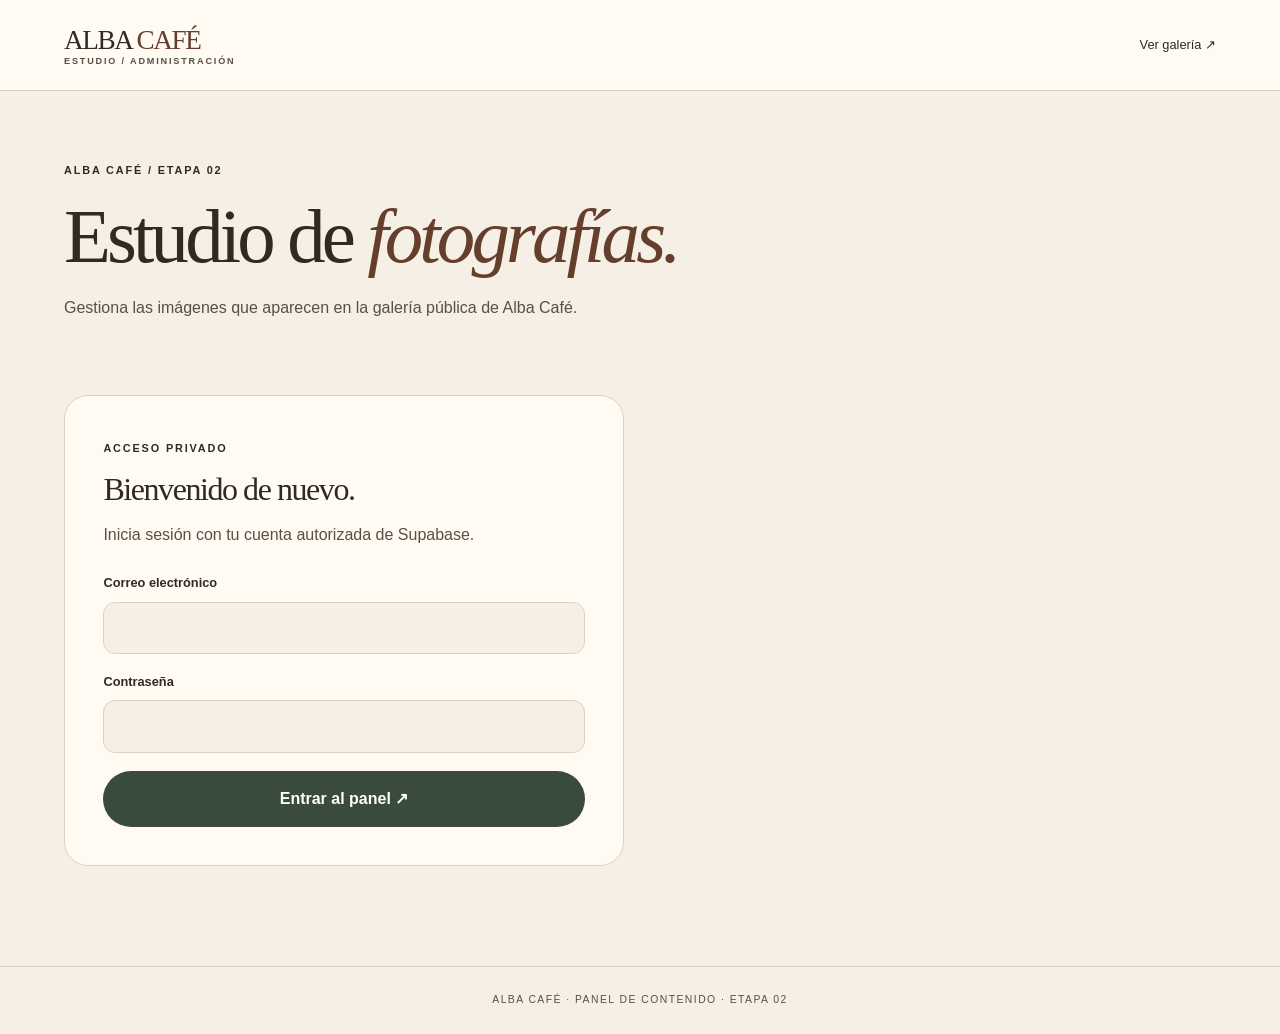
==== admin.html @ 6e066d97 "Add files via upload" ====
<!DOCTYPE html><html lang="es"><head><meta charset="UTF-8"><meta name="viewport" content="width=device-width,initial-scale=1"><meta name="robots" content="noindex,nofollow"><title>Administración | Alba Café</title><link rel="stylesheet" href="styles.css"><style>
body{min-height:100vh}.admin-header{border-bottom:1px solid var(--line);background:var(--cream)}.admin-header-inner{min-height:90px;display:flex;justify-content:space-between;align-items:center;gap:20px}.admin-brand{text-decoration:none;font:1.7rem Georgia,serif;letter-spacing:-.05em}.admin-brand span{color:var(--brown)}.admin-brand small{display:block;font:600 .57rem Arial,sans-serif;letter-spacing:.2em;color:var(--muted)}.admin-header-actions{display:flex;gap:20px;align-items:center;font-size:.8rem}.admin-header-actions a{text-decoration:none}.admin-main{padding-block:65px 100px}.admin-heading{margin-bottom:40px}.admin-heading h1{font:400 clamp(2.7rem,6vw,5rem)/1.08 Georgia,serif;letter-spacing:-.05em;margin:14px 0}.admin-heading em{color:var(--brown)}.admin-heading p,.admin-panel>p{color:var(--muted)}.admin-panel{background:var(--cream);border:1px solid var(--line);border-radius:24px;padding:clamp(24px,3vw,40px)}.admin-panel h2{font-size:2rem;margin:12px 0}.login-panel{max-width:560px}.admin-panel form{display:grid;gap:18px;margin-top:25px}.admin-panel label{display:grid;gap:8px;font-size:.8rem;font-weight:700}.admin-panel input:not([type=file]),.admin-panel textarea,.admin-panel select{width:100%;padding:15px 16px;border:1px solid var(--line);border-radius:12px;background:var(--paper);color:var(--ink);font:inherit}.admin-primary{padding:15px 22px;background:var(--button-bg);color:var(--button-text);border:0;border-radius:100px;font-weight:700}.admin-primary:disabled{opacity:.5;cursor:wait}.admin-ghost{background:transparent;color:var(--ink);border:1px solid var(--line);padding:10px 15px;border-radius:100px}.admin-notice{min-height:1.5em;color:var(--brown);font-size:.87rem}.admin-columns{display:grid;grid-template-columns:minmax(0,1fr) minmax(0,1.2fr);gap:22px}.admin-stats{display:grid;grid-template-columns:repeat(2,1fr);gap:15px;margin-bottom:24px}.admin-stats>div{padding:23px;border:1px solid var(--line);border-radius:18px}.admin-stats span{display:block;color:var(--muted);font-size:.75rem}.admin-stats strong{display:block;margin-top:8px;font-size:1.35rem}.admin-drop{position:relative;padding:36px 20px;text-align:center;border:1px dashed var(--border-hover);border-radius:15px;background:var(--paper);cursor:pointer}.admin-drop span{font-size:1rem}.admin-drop small{font-weight:400;color:var(--muted)}.admin-drop input{position:absolute;inset:0;opacity:0;cursor:pointer;width:100%}.admin-preview{width:100%;max-height:240px;object-fit:cover;border-radius:14px}.admin-list-heading{display:flex;align-items:center;justify-content:space-between;gap:12px}.admin-photo-list{display:grid;gap:14px;margin-top:20px}.admin-photo{display:flex;align-items:center;gap:15px;padding:12px;border:1px solid var(--line);border-radius:15px}.admin-photo img{width:88px;height:78px;object-fit:cover;border-radius:9px}.admin-photo-text{flex:1;min-width:0}.admin-photo-text strong{display:block;overflow-wrap:anywhere}.admin-photo-text small{color:var(--muted)}.admin-delete{border:1px solid #a54e44;color:#a54e44;background:transparent;padding:9px 12px;border-radius:10px}.admin-footer{padding:25px;text-align:center;border-top:1px solid var(--line);font-size:.65rem;letter-spacing:.14em;color:var(--muted)}@media(max-width:800px){.admin-columns{grid-template-columns:1fr}}@media(max-width:500px){.admin-stats{grid-template-columns:1fr}.admin-photo{flex-wrap:wrap}.admin-header-actions{gap:8px}.admin-main{padding-block:35px 60px}}

</style></head><body><header class="admin-header"><div class="wrap admin-header-inner"><a href="index.html#inicio" class="admin-brand">ALBA <span>CAFÉ</span><small>ESTUDIO / ADMINISTRACIÓN</small></a><div class="admin-header-actions"><a href="index.html#galeria" target="_blank" rel="noopener">Ver galería ↗</a><button id="logout" class="admin-ghost" hidden>Cerrar sesión</button></div></div></header><main class="wrap admin-main"><div class="admin-heading"><span class="eyebrow">Alba Café / Etapa 02</span><h1>Estudio de <em>fotografías.</em></h1><p>Gestiona las imágenes que aparecen en la galería pública de Alba Café.</p></div><p id="notice" class="admin-notice" role="status" aria-live="polite"></p><section id="login-section" class="admin-panel login-panel"><span class="eyebrow">Acceso privado</span><h2>Bienvenido de nuevo.</h2><p>Inicia sesión con tu cuenta autorizada de Supabase.</p><form id="login-form"><label>Correo electrónico<input id="email" type="email" autocomplete="username" required></label><label>Contraseña<input id="password" type="password" autocomplete="current-password" required></label><button class="admin-primary" type="submit">Entrar al panel ↗</button></form></section><div id="dashboard" hidden><div class="admin-stats"><div><span>Fotografías publicadas</span><strong id="photo-count">0</strong></div><div><span>Estado del sistema</span><strong>Conectado a Supabase</strong></div></div><div class="admin-columns"><section class="admin-panel"><span class="eyebrow">01 / Publicación</span><h2>Nueva fotografía</h2><p>Formatos JPG, PNG o WebP. Máximo 5 MB por imagen.</p><form id="upload-form"><label class="admin-drop" for="file"><span id="file-label">Seleccionar una fotografía</span><small>Desde tu teléfono o computadora</small><input id="file" type="file" accept="image/jpeg,image/png,image/webp" required></label><img id="preview" class="admin-preview" alt="Vista previa" hidden><label>Título<input id="title" maxlength="100" placeholder="Ej. Latte de la mañana" required></label><label>Descripción (opcional)<textarea id="description" maxlength="400" rows="3" placeholder="Un momento para disfrutar…"></textarea></label><label>Categoría<select id="category"><option value="bebidas">Bebidas</option><option value="espacio">Nuestro espacio</option><option value="momentos">Momentos</option><option value="general">General</option></select></label><button id="upload-button" class="admin-primary" type="submit">Publicar fotografía ↗</button></form></section><section class="admin-panel"><div class="admin-list-heading"><div><span class="eyebrow">02 / Colección</span><h2>Fotografías publicadas</h2></div><button id="refresh" class="admin-ghost">Actualizar ↻</button></div><div id="photo-list" class="admin-photo-list"></div></section></div></div></main><footer class="admin-footer">ALBA CAFÉ · PANEL DE CONTENIDO · ETAPA 02</footer><script type="module">
import { createClient } from 'https://esm.sh/@supabase/supabase-js@2.49.4';
const supabase = createClient(
  'https://pkiyretkafiqveocgsdq.supabase.co',
  'sb_publishable_Rr9jMLMF2xbBb6j4pnye_w_Png2KjgU'
);
const BUCKET = 'alba-gallery';
function photoUrl(path){ return supabase.storage.from(BUCKET).getPublicUrl(path).data.publicUrl; }


const $=id=>document.getElementById(id);
const notice=$('notice'),login=$('login-section'),dashboard=$('dashboard'),logout=$('logout');
let currentUser=null;
function report(text){notice.textContent=text;}
async function refreshAuth(){const {data:{user},error}=await supabase.auth.getUser();if(error&&error.name!=='AuthSessionMissingError'){report('No se pudo verificar la sesión.');}if(!user){currentUser=null;login.hidden=false;dashboard.hidden=true;logout.hidden=true;return;}const {data:membership,error:membershipError}=await supabase.from('alba_admins').select('user_id').eq('user_id',user.id).maybeSingle();if(membershipError||!membership){await supabase.auth.signOut();currentUser=null;login.hidden=false;dashboard.hidden=true;logout.hidden=true;report('Esta cuenta no tiene permiso para administrar Alba Café.');return;}currentUser=user;login.hidden=true;dashboard.hidden=false;logout.hidden=false;await loadPhotos();}
$('login-form').addEventListener('submit',async e=>{e.preventDefault();const button=e.target.querySelector('button');button.disabled=true;report('Iniciando sesión…');const {error}=await supabase.auth.signInWithPassword({email:$('email').value.trim(),password:$('password').value});$('password').value='';button.disabled=false;if(error){report('No se pudo iniciar sesión. Verifica el correo y la contraseña.');return;}report('Sesión iniciada.');await refreshAuth();});
logout.addEventListener('click',async()=>{await supabase.auth.signOut();report('Sesión cerrada.');await refreshAuth();});
$('file').addEventListener('change',()=>{const file=$('file').files[0];$('file-label').textContent=file?file.name:'Seleccionar una fotografía';const preview=$('preview');if(preview.dataset.url)URL.revokeObjectURL(preview.dataset.url);if(file){preview.dataset.url=URL.createObjectURL(file);preview.src=preview.dataset.url;preview.hidden=false;}else{preview.hidden=true;preview.removeAttribute('src');}});
async function loadPhotos(){const list=$('photo-list');list.textContent='Cargando…';const {data,error}=await supabase.from('alba_gallery').select('id,title,description,category,image_path,created_at').order('created_at',{ascending:false});if(error){list.textContent='No se pudo consultar la galería.';report(error.message);return;}$('photo-count').textContent=data.length;list.replaceChildren();if(!data.length){list.textContent='Aún no hay fotografías publicadas.';return;}for(const item of data){const row=document.createElement('div');row.className='admin-photo';const img=document.createElement('img');img.src=photoUrl(item.image_path);img.alt='';img.loading='lazy';const info=document.createElement('div');info.className='admin-photo-text';const title=document.createElement('strong');title.textContent=item.title;const subtitle=document.createElement('small');subtitle.textContent=item.category;info.append(title,subtitle);const del=document.createElement('button');del.type='button';del.className='admin-delete';del.textContent='Eliminar';del.addEventListener('click',()=>removePhoto(item,del));row.append(img,info,del);list.append(row);}}
async function removePhoto(item,button){if(!confirm(`¿Eliminar definitivamente «${item.title}»?`))return;button.disabled=true;report('Eliminando fotografía…');const {error:storageError}=await supabase.storage.from(BUCKET).remove([item.image_path]);if(storageError){report('No se pudo eliminar el archivo: '+storageError.message);button.disabled=false;return;}const {error}=await supabase.from('alba_gallery').delete().eq('id',item.id);if(error){report('Se eliminó el archivo, pero falta eliminar el registro: '+error.message);button.disabled=false;return;}report('Fotografía eliminada.');await loadPhotos();}
$('upload-form').addEventListener('submit',async e=>{e.preventDefault();if(!currentUser)return;const file=$('file').files[0];if(!file){report('Selecciona una fotografía.');return;}const allowed=['image/jpeg','image/png','image/webp'];if(!allowed.includes(file.type)){report('Solo se permiten JPG, PNG o WebP.');return;}if(file.size>5*1024*1024){report('La fotografía supera el límite de 5 MB.');return;}const title=$('title').value.trim();if(!title){report('Escribe un título.');return;}const ext={'image/jpeg':'jpg','image/png':'png','image/webp':'webp'}[file.type];const path=`${currentUser.id}/${crypto.randomUUID()}.${ext}`;const button=$('upload-button');button.disabled=true;report('Subiendo fotografía…');try{const {error:uploadError}=await supabase.storage.from(BUCKET).upload(path,file,{contentType:file.type,upsert:false});if(uploadError)throw uploadError;const {error:dbError}=await supabase.from('alba_gallery').insert({title,description:$('description').value.trim(),category:$('category').value,image_path:path});if(dbError){await supabase.storage.from(BUCKET).remove([path]);throw dbError;}e.target.reset();$('file-label').textContent='Seleccionar una fotografía';const preview=$('preview');if(preview.dataset.url)URL.revokeObjectURL(preview.dataset.url);preview.hidden=true;report('Fotografía publicada correctamente.');await loadPhotos();}catch(error){report('No se pudo publicar: '+error.message);}finally{button.disabled=false;}});
$('refresh').addEventListener('click',loadPhotos);
refreshAuth();

</script></body></html>
---- styles.css ----
/* MODO CLARO */

/* COLORES: MODO CLARO */

:root {
  color-scheme: light;
  --paper: #f5efe5;
  --cream: #fffaf2;
  --ink: #302a23;
  --muted: #595045;
  --brown: #653e2c;
  --green: #384b3d;
  --line: #dcd2c3;
  --orange: #b9613d;
  --header-bg: rgba(245, 239, 229, .97);
  --section-bg: #eae1d4;
  --surface-hover: #fffcf7;
  --hover-bg: #eae1d3;
  --border-hover: #b3a18b;
  --button-bg: #384b3d;
  --button-hover: #28392d;
  --button-text: #fff;
  --brand-bg: #653e2c;
  --brand-border: #e0d1bd;
  --brand-outline: #cdbca6;
  --location-bg: #384b3d;
  --inverse-text: #fffaf2;
  --inverse-muted: #e4ddcf;
  --closed-bg: #e9dfd1;
  --art-light: #eed9ae;
  --art-start: #c2a479;
  --art-end: #87694c;
  --footer-bg: #28372d;
  --footer-text: #fff6e9;
  --footer-muted: #c8cdbf;
  --footer-line: #ffffff26;
  --radius: 24px;
}

/* COLORES: MODO OSCURO */

:root[data-theme="dark"] {
  color-scheme: dark;
  --paper: #191b18;
  --cream: #222620;
  --ink: #f2eadf;
  --muted: #bcb7ab;
  --brown: #deb18c;
  --green: #b0c7aa;
  --line: #3b4036;
  --orange: #e3a679;
  --header-bg: rgba(25, 27, 24, .97);
  --section-bg: #20241f;
  --surface-hover: #2b3028;
  --hover-bg: #30372c;
  --border-hover: #75836c;
  --button-bg: #b0c7aa;
  --button-hover: #c5d8bf;
  --button-text: #182116;
  --brand-bg: #422e24;
  --brand-border: #37352b;
  --brand-outline: #4e4b3e;
  --location-bg: #293b2c;
  --inverse-text: #fffaf2;
  --inverse-muted: #d5ddcf;
  --closed-bg: #37342a;
  --art-light: #977b54;
  --art-start: #65523c;
  --art-end: #342c24;
  --footer-bg: #111a14;
  --footer-text: #f4edde;
  --footer-muted: #b6c0b0;
  --footer-line: #ffffff20;
}

/* BASE */

* { box-sizing: border-box; }

html {
  scroll-behavior: smooth;
  scroll-padding-top: 110px;
}

body {
  margin: 0;
  background: var(--paper);
  color: var(--ink);
  font-family: Arial, Helvetica, sans-serif;
  line-height: 1.6;
  transition: background-color .25s, color .25s;
}

a { color: inherit; }
button, input { font: inherit; }
button, a, summary { -webkit-tap-highlight-color: transparent; }
button { cursor: pointer; }
[hidden] { display: none !important; }

:focus-visible {
  outline: 3px solid var(--orange);
  outline-offset: 5px;
}

.view:focus, main:focus { outline: none; }
.wrap { width: min(1160px, 90%); margin-inline: auto; }
.view { min-height: 65vh; }
.section { padding-block: 90px; }

h1, h2, h3 {
  font-family: Georgia, "Times New Roman", serif;
  font-weight: 400;
}

h2 {
  margin: 14px 0 0;
  font-size: clamp(2.4rem, 4.5vw, 3.65rem);
  line-height: 1.08;
  letter-spacing: -.045em;
}

.eyebrow {
  display: inline-flex;
  align-items: center;
  gap: 9px;
  font-size: .68rem;
  letter-spacing: .17em;
  text-transform: uppercase;
  font-weight: 700;
}

.small-dot {
  width: 6px;
  height: 6px;
  border-radius: 50%;
  background: var(--green);
}

.demo-note {
  padding: 7px 18px;
  background: var(--location-bg);
  color: var(--inverse-text);
  text-align: center;
  font-size: .7rem;
  letter-spacing: .025em;
}

.skip {
  position: absolute;
  left: 12px;
  top: -100px;
  padding: 12px;
  background: var(--cream);
  color: var(--ink);
  z-index: 50;
}

.skip:focus { top: 12px; }

.sr-only {
  position: absolute;
  width: 1px;
  height: 1px;
  padding: 0;
  margin: -1px;
  overflow: hidden;
  clip-path: inset(50%);
  white-space: nowrap;
  border: 0;
}

/* LOGOS */

.logo {
  display: inline-flex;
  align-items: center;
  flex-shrink: 0;
  width: 112px;
  text-decoration: none;
}

.logo-frame {
  position: relative;
  display: block;
  width: 100%;
  aspect-ratio: 2.2;
  overflow: hidden;
  mix-blend-mode: multiply;
}

.logo-frame img {
  position: absolute;
  display: block;
  width: 163%;
  max-width: none;
  height: auto;
  left: -31.5%;
  top: -53%;
}

:root[data-theme="dark"] .logo-frame {
  filter: invert(1);
  mix-blend-mode: screen;
}

.brand-logo {
  width: min(310px, 100%);
  margin-block: 15px;
  filter: invert(1);
  mix-blend-mode: screen;
}

.location-logo {
  width: 112px;
  filter: invert(1);
  mix-blend-mode: screen;
}

/* ENCABEZADO */

.site-header {
  position: sticky;
  top: 0;
  z-index: 30;
  background: var(--header-bg);
  border-bottom: 1px solid var(--line);
  transition: background-color .25s, border-color .25s;
}

.header-inner {
  display: flex;
  align-items: center;
  justify-content: space-between;
  gap: 25px;
  min-height: 96px;
}

.desktop-nav {
  display: flex;
  align-items: center;
  gap: 32px;
}

.desktop-nav a {
  position: relative;
  padding: 15px 0;
  font-size: .86rem;
  text-decoration: none;
}

.desktop-nav a::after {
  content: "";
  position: absolute;
  bottom: 8px;
  left: 0;
  width: 100%;
  height: 1px;
  background: var(--brown);
  transform: scaleX(0);
  transform-origin: left;
  transition: transform .2s;
}

.desktop-nav a:hover::after,
.desktop-nav a[aria-current="page"]::after {
  transform: scaleX(1);
}

.desktop-nav a[aria-current="page"] { color: var(--brown); }

.header-actions {
  display: flex;
  align-items: center;
  gap: 20px;
}

.header-link {
  font-size: .72rem;
  text-decoration: none;
}

.icon-button {
  display: grid;
  place-items: center;
  width: 44px;
  height: 44px;
  padding: 0;
  flex-shrink: 0;
  border: 1px solid var(--line);
  border-radius: 50%;
  background: var(--cream);
  color: var(--ink);
  transition: background-color .2s, border-color .2s;
}

.icon-button:hover {
  background: var(--hover-bg);
  border-color: var(--border-hover);
}

.theme-toggle svg { width: 20px; height: 20px; }
.sun-icon { display: none; }
:root[data-theme="dark"] .moon-icon { display: none; }
:root[data-theme="dark"] .sun-icon { display: block; }

/* MENÚ HAMBURGUESA */

.hamburger {
  display: none;
  position: relative;
}

.hamburger span {
  position: absolute;
  left: 12px;
  width: 18px;
  height: 1.5px;
  border-radius: 3px;
  background: currentColor;
  transition: transform .25s, opacity .2s, top .25s;
}

.hamburger span:nth-child(1) { top: 14px; }
.hamburger span:nth-child(2) { top: 20px; }
.hamburger span:nth-child(3) { top: 26px; }

.hamburger[aria-expanded="true"] span:nth-child(1) {
  top: 20px;
  transform: rotate(45deg);
}

.hamburger[aria-expanded="true"] span:nth-child(2) { opacity: 0; }

.hamburger[aria-expanded="true"] span:nth-child(3) {
  top: 20px;
  transform: rotate(-45deg);
}

.mobile-menu { display: none; }
.nav-overlay { display: none; }

/* BOTONES */

.button {
  display: inline-flex;
  justify-content: center;
  align-items: center;
  gap: 18px;
  min-height: 50px;
  padding: 13px 24px;
  border: 1px solid var(--button-bg);
  border-radius: 100px;
  background: var(--button-bg);
  color: var(--button-text);
  text-decoration: none;
  text-align: center;
  font-size: .85rem;
  transition: background-color .2s, transform .2s;
}

.button:hover {
  background: var(--button-hover);
  transform: translateY(-2px);
}

.button.secondary {
  background: transparent;
  color: var(--ink);
  border-color: var(--line);
}

.button.secondary:hover { background: var(--hover-bg); }

.button.light {
  color: #28392d;
  background: #fffaf2;
  border-color: #fffaf2;
}

.button.light:hover { background: #e9dfcf; }

.actions {
  display: flex;
  align-items: center;
  flex-wrap: wrap;
  gap: 14px;
}

.text-link { font-size: .85rem; text-underline-offset: 6px; }

/* PORTADA */

.hero {
  display: grid;
  grid-template-columns: minmax(0, 1.05fr) minmax(0, 1fr);
  align-items: center;
  gap: 65px;
  padding-block: 70px 64px;
}

.hero h1 {
  margin: 26px 0;
  font-size: clamp(3.3rem, 6.5vw, 5.8rem);
  line-height: 1.02;
  letter-spacing: -.065em;
}

.hero h1 em, .page-title em {
  color: var(--brown);
  font-weight: 400;
}

.hero-description {
  max-width: 350px;
  margin: 0 0 30px;
  color: var(--muted);
  font-size: .97rem;
}

.hero-benefits {
  display: flex;
  flex-wrap: wrap;
  gap: 8px 16px;
  padding: 0;
  margin: 23px 0 0;
  list-style: none;
  color: var(--muted);
  font-size: .72rem;
}

.hero-benefits li {
  display: inline-flex;
  align-items: center;
  gap: 7px;
}

.hero-benefits li::before {
  content: "";
  width: 4px;
  height: 4px;
  border-radius: 50%;
  background: var(--brown);
}

.hero-detail {
  display: flex;
  align-items: center;
  gap: 12px;
  margin-top: 25px;
  color: var(--muted);
  font-size: .73rem;
}

.detail-line { width: 32px; height: 1px; background: var(--brown); }
.hero-visual { min-width: 0; }

.visual-caption {
  display: flex;
  justify-content: space-between;
  gap: 15px;
  padding-top: 15px;
  color: var(--muted);
  font-size: .63rem;
}

.visual-caption span:first-child { letter-spacing: .16em; }

/* CAFÉ ILUSTRADO */

.coffee-art {
  position: relative;
  display: grid;
  place-items: center;
  min-height: 480px;
  overflow: hidden;
  border-radius: 190px 190px 24px 24px;
  background:
    radial-gradient(ellipse at 25% 15%, var(--art-light), transparent 55%),
    linear-gradient(140deg, var(--art-start), var(--art-end));
}

.art-orbit {
  position: absolute;
  width: 370px;
  height: 370px;
  border: 1px solid #ffffff40;
  border-radius: 50%;
}

.saucer {
  width: 275px;
  height: 275px;
  display: grid;
  place-items: center;
  border-radius: 50%;
  background: linear-gradient(135deg, #faf4e8, #cdbfa8);
  box-shadow: 25px 35px 35px #32241445, inset 0 0 0 20px #e6dccb;
  transform: rotate(-20deg);
}

.cup {
  position: relative;
  width: 188px;
  height: 188px;
  border: 12px solid #f9f3e8;
  border-radius: 50%;
  background:
    radial-gradient(ellipse at 50% 54%, #edcd94 0 12%, transparent 13%),
    repeating-radial-gradient(
      ellipse at 50% 42%, #f6ddb0 0 7px, #bb7438 8px 15px
    );
  box-shadow: 6px 12px 20px #46301e55;
}

.cup::after {
  content: "";
  position: absolute;
  width: 7px;
  height: 92px;
  top: 38px;
  left: 78px;
  background: #f6ddb0;
  transform: rotate(9deg);
  border-radius: 100%;
}

.art-stamp, .art-label {
  position: absolute;
  left: 50%;
  width: calc(100% - 70px);
  transform: translateX(-50%);
  text-align: center;
  z-index: 1;
}

.art-stamp {
  top: 34px;
  color: #fff7e7;
  font: italic clamp(1.1rem, 3vw, 1.5rem) Georgia, serif;
  line-height: 1.3;
}

.art-label {
  bottom: 28px;
  color: white;
  font-size: .66rem;
  letter-spacing: .13em;
  text-transform: uppercase;
}

.ribbon {
  display: flex;
  justify-content: center;
  align-items: center;
  gap: 34px;
  padding: 21px;
  background: var(--location-bg);
  color: var(--inverse-text);
  font-size: .68rem;
  letter-spacing: .15em;
  text-transform: uppercase;
}

.ribbon [aria-hidden] { color: #c6b89d; font-size: 1rem; }

/* SECCIONES Y TARJETAS */

.section-top {
  display: flex;
  justify-content: space-between;
  align-items: end;
  gap: 40px;
  margin-bottom: 38px;
}

.section-top > p {
  max-width: 305px;
  margin: 0;
  color: var(--muted);
  font-size: .92rem;
}

.page-title {
  margin: 14px 0 0;
  font-size: clamp(2.8rem, 5.5vw, 4.6rem);
  line-height: 1.08;
  letter-spacing: -.055em;
}

.discovery-grid {
  display: grid;
  grid-template-columns: repeat(3, minmax(0, 1fr));
  gap: 20px;
}

.discovery-card {
  padding: 26px;
  border: 1px solid var(--line);
  border-radius: var(--radius);
  background: var(--cream);
  text-decoration: none;
  transition: transform .25s, border-color .25s, background-color .25s;
}

.discovery-card:hover {
  transform: translateY(-5px);
  border-color: var(--border-hover);
}

.card-top {
  display: flex;
  justify-content: space-between;
  align-items: center;
  gap: 10px;
}

.round-arrow {
  display: grid;
  place-items: center;
  width: 32px;
  height: 32px;
  border: 1px solid var(--line);
  border-radius: 50%;
  transition: background-color .2s, color .2s;
}

.discovery-card:hover .round-arrow {
  background: var(--button-bg);
  color: var(--button-text);
}

.discovery-card h3 {
  margin: 14px 0;
  font-size: 1.65rem;
  line-height: 1.15;
  letter-spacing: -.035em;
}

.discovery-card p { margin: 0; font-size: .84rem; color: var(--muted); }

.category-art {
  position: relative;
  height: 160px;
  display: grid;
  place-items: center;
  margin-top: 16px;
}

/* ILUSTRACIONES PEQUEÑAS */

.little-cup {
  position: absolute;
  top: 53px;
  width: 77px;
  height: 64px;
  border-radius: 5px 5px 29px 29px;
  background: #d9c5a9;
  box-shadow: inset -13px 0 #c6ad8c;
}

.little-cup::before {
  content: "";
  position: absolute;
  top: 10px;
  right: -21px;
  width: 24px;
  height: 29px;
  border: 6px solid #c6ad8c;
  border-left: 0;
  border-radius: 0 16px 16px 0;
}

.little-cup::after {
  content: "";
  position: absolute;
  top: -5px;
  left: 0;
  width: 77px;
  height: 13px;
  border: 4px solid #e5d5be;
  border-radius: 50%;
  background: #69422d;
}

.little-saucer {
  position: absolute;
  top: 116px;
  width: 110px;
  height: 11px;
  border-radius: 50%;
  background: #d0bda1;
}

.steam {
  position: absolute;
  top: 20px;
  width: 12px;
  height: 24px;
  border-left: 2px solid #b9a88e;
  border-radius: 50%;
}

.steam-one { margin-left: -18px; }
.steam-two { margin-left: 15px; top: 15px; }

.cold-glass {
  position: absolute;
  top: 40px;
  width: 70px;
  height: 92px;
  border: 4px solid #decbb5;
  border-radius: 5px 5px 17px 17px;
  background:
    radial-gradient(circle at 30% 20%, #e6d5bf 0 8px, transparent 9px),
    radial-gradient(circle at 70% 40%, #e6d5bf 0 7px, transparent 8px),
    linear-gradient(#b98c67, #91613f);
  transform: rotate(7deg);
}

.cold-straw {
  position: absolute;
  top: 12px;
  width: 6px;
  height: 85px;
  margin-left: 28px;
  background: var(--green);
  transform: rotate(15deg);
}

.coffee-bag {
  width: 80px;
  height: 112px;
  display: grid;
  place-items: center;
  border-radius: 5px 5px 9px 9px;
  background: #b2946d;
  border-top: 9px solid #8c714f;
  box-shadow: inset -10px 0 #a58760;
  transform: rotate(-7deg);
}

.bag-label {
  display: grid;
  place-items: center;
  width: 58px;
  padding: 12px 4px;
  background: #f5efe5;
}

.bag-label .logo-frame,
:root[data-theme="dark"] .bag-label .logo-frame {
  width: 50px;
  filter: none;
  mix-blend-mode: multiply;
}

/* PRESENTACIÓN */

.about { background: var(--section-bg); }

.about-grid {
  display: grid;
  grid-template-columns: minmax(0, 1fr) minmax(0, 1fr);
  gap: 75px;
  align-items: center;
}

.brand-card {
  min-height: 370px;
  padding: 30px;
  display: flex;
  flex-direction: column;
  justify-content: center;
  align-items: center;
  border: 12px solid var(--brand-border);
  outline: 1px solid var(--brand-outline);
  border-radius: var(--radius);
  background: var(--brand-bg);
  color: var(--inverse-text);
  isolation: isolate;
}

.brand-overline, .brand-bottom {
  font-size: .62rem;
  letter-spacing: .12em;
  text-align: center;
}

.brand-overline { margin-bottom: 15px; }
.brand-bottom { margin-top: 20px; opacity: .8; }
.about-copy p { max-width: 420px; color: var(--muted); }
.about-copy .actions { margin-top: 28px; }

.visit-invite {
  display: flex;
  align-items: center;
  justify-content: space-between;
  gap: 35px;
  padding-block: 65px;
}

.visit-invite h2 { font-size: clamp(2rem, 3.5vw, 3rem); }
.visit-invite p { color: var(--muted); font-size: .9rem; }
.visit-invite > .button { flex-shrink: 0; }

/* MENÚ DE PRODUCTOS */

.menu-tools { margin-top: 35px; }

.search-label {
  display: block;
  margin-bottom: 8px;
  font-size: .77rem;
  font-weight: 700;
}

.search-box { position: relative; }

.search-box svg {
  position: absolute;
  top: 50%;
  left: 19px;
  width: 20px;
  height: 20px;
  transform: translateY(-50%);
  color: var(--muted);
  pointer-events: none;
}

.search-input {
  width: 100%;
  min-height: 55px;
  padding: 14px 18px 14px 52px;
  border: 1px solid var(--line);
  border-radius: 15px;
  background: var(--cream);
  color: var(--ink);
  font-size: .9rem;
}

.search-input::placeholder { color: var(--muted); }

.filters {
  display: flex;
  flex-wrap: wrap;
  gap: 10px;
  margin: 24px 0;
}

.filter {
  min-height: 44px;
  padding: 10px 22px;
  border: 1px solid var(--line);
  border-radius: 50px;
  background: transparent;
  color: var(--ink);
  font-size: .84rem;
  transition: background-color .2s, color .2s;
}

.filter:hover { background: var(--hover-bg); }

.filter[aria-pressed="true"] {
  border-color: var(--button-bg);
  background: var(--button-bg);
  color: var(--button-text);
}

.menu-meta {
  display: flex;
  align-items: center;
  justify-content: space-between;
  gap: 16px;
  margin-bottom: 16px;
  color: var(--muted);
  font-size: .74rem;
}

.menu-status { margin: 0; }
.menu-meta > span { flex-shrink: 0; }

.menu-grid {
  display: grid;
  grid-template-columns: repeat(2, minmax(0, 1fr));
  align-content: start;
  gap: 14px;
}

.menu-grid.is-animating { overflow: hidden; overflow-anchor: none; }

.menu-item {
  display: flex;
  align-items: center;
  justify-content: space-between;
  gap: 20px;
  min-height: 132px;
  padding: 24px 26px;
  border: 1px solid var(--line);
  border-radius: 18px;
  background: var(--cream);
  transition: border-color .2s, background-color .2s;
}

.menu-item:hover {
  border-color: var(--border-hover);
  background: var(--surface-hover);
}

.product-copy { min-width: 0; }

.product-category {
  display: block;
  margin-bottom: 6px;
  font-size: .58rem;
  font-weight: 700;
  letter-spacing: .14em;
  text-transform: uppercase;
  color: var(--brown);
}

.menu-item h3 {
  margin: 0 0 5px;
  font-size: 1.45rem;
  line-height: 1.2;
  letter-spacing: -.025em;
  overflow-wrap: anywhere;
}

.menu-item p { margin: 0; color: var(--muted); font-size: .78rem; }

.price {
  flex-shrink: 0;
  color: var(--brown);
  font-size: 1rem;
  font-weight: 700;
  white-space: nowrap;
}

.menu-more {
  display: flex;
  flex-direction: column;
  align-items: center;
  gap: 12px;
  padding-top: 34px;
  overflow-anchor: none;
}

.more-button {
  display: inline-flex;
  align-items: center;
  justify-content: center;
  gap: 22px;
  min-height: 56px;
  padding: 8px 10px 8px 26px;
  border: 1px solid var(--button-bg);
  border-radius: 100px;
  background: var(--button-bg);
  color: var(--button-text);
  font-size: .87rem;
  box-shadow: 0 6px 18px #00000012;
  transition: transform .2s, background-color .2s;
}

.more-button:hover:not(:disabled) {
  transform: translateY(-2px);
  background: var(--button-hover);
}

.more-button:disabled { cursor: wait; }

.more-icon {
  display: grid;
  place-items: center;
  width: 36px;
  height: 36px;
  flex-shrink: 0;
  border-radius: 50%;
  background: #ffffff26;
  font-size: 1.15rem;
  transition: transform .3s;
}

.more-button[aria-expanded="true"] .more-icon { transform: rotate(180deg); }
.more-caption { text-align: center; color: var(--muted); font-size: .74rem; }

.empty-state {
  padding: 48px 20px;
  border: 1px dashed var(--line);
  border-radius: var(--radius);
  background: var(--cream);
  text-align: center;
}

.empty-state h3 { margin: 15px 0 10px; font-size: 2rem; }
.empty-state p { color: var(--muted); margin-bottom: 24px; }

.menu-extra {
  display: flex;
  align-items: center;
  justify-content: space-between;
  gap: 30px;
  margin-top: 55px;
  padding: 30px;
  border-radius: var(--radius);
  background: var(--section-bg);
}

.menu-extra h3 { margin: 10px 0; font-size: 1.7rem; line-height: 1.2; }
.menu-extra p { max-width: 530px; margin: 0; color: var(--muted); font-size: .86rem; }
.menu-extra .button { flex-shrink: 0; }

.menu-disclaimer {
  max-width: 650px;
  margin: 38px auto 0;
  color: var(--muted);
  font-size: .72rem;
  text-align: center;
}

/* UBICACIÓN */

.location-layout {
  display: grid;
  grid-template-columns: minmax(0, .9fr) minmax(0, 1.1fr);
  gap: 55px;
  margin-top: 45px;
}

.location-brand {
  min-height: 480px;
  display: flex;
  flex-direction: column;
  align-items: center;
  justify-content: center;
  padding: 40px 35px;
  border-radius: 150px 150px 24px 24px;
  background: var(--location-bg);
  color: var(--inverse-text);
  text-align: center;
  isolation: isolate;
}

.pin-icon { width: 64px; height: 80px; margin: 30px 0 15px; color: #d4c2a4; }
.location-brand h2 { font-size: clamp(2.5rem, 4vw, 3.6rem); }

.location-brand p {
  margin: 12px 0 28px;
  color: var(--inverse-muted);
  font-size: .85rem;
}

.location-information { align-self: center; }
.location-block { padding-block: 25px; border-bottom: 1px solid var(--line); }
.location-block:first-child { padding-top: 0; }
.location-block:last-child { border-bottom: 0; }
.location-block h3 { margin: 12px 0; font-size: 1.8rem; line-height: 1.15; }

.location-block address {
  margin: 0;
  color: var(--muted);
  font-size: .9rem;
  font-style: normal;
}

.hours-table {
  width: 100%;
  border-collapse: collapse;
  margin-top: 18px;
  font-size: .88rem;
}

.hours-table th, .hours-table td {
  padding: 13px 0;
  border-bottom: 1px solid var(--line);
}

.hours-table th { text-align: left; font-weight: 400; color: var(--muted); }
.hours-table td { padding-left: 12px; text-align: right; font-weight: 600; }

.hours-table tr:last-child th,
.hours-table tr:last-child td { border-bottom: 0; }

.closed-label {
  display: inline-block;
  padding: 3px 11px;
  border-radius: 20px;
  background: var(--closed-bg);
  color: var(--brown);
  font-size: .76rem;
}

.hours-note { margin: 12px 0 15px; color: var(--muted); font-size: .75rem; }

.visit-highlights {
  display: grid;
  grid-template-columns: repeat(3, minmax(0, 1fr));
  gap: 22px;
  margin-top: 55px;
}

.visit-highlights > div {
  padding: 26px;
  border: 1px solid var(--line);
  border-radius: 20px;
  background: var(--cream);
}

.highlight-number {
  display: block;
  color: var(--brown);
  font-size: .65rem;
  letter-spacing: .15em;
}

.visit-highlights h3 { margin: 14px 0 10px; font-size: 1.5rem; line-height: 1.2; }
.visit-highlights p { margin: 0; color: var(--muted); font-size: .84rem; }

/* SERVICIOS */

.services-layout {
  display: grid;
  grid-template-columns: minmax(0, .8fr) minmax(0, 1.2fr);
  gap: 70px;
  margin-top: 75px;
  padding-top: 60px;
  border-top: 1px solid var(--line);
}

.services-heading p { max-width: 290px; color: var(--muted); font-size: .9rem; }
.services-accordion { min-width: 0; }
.service-detail { border-bottom: 1px solid var(--line); }
.service-detail:first-child { border-top: 1px solid var(--line); }

.service-detail summary {
  display: flex;
  align-items: center;
  justify-content: space-between;
  gap: 20px;
  padding: 23px 0;
  cursor: pointer;
  list-style: none;
  font-size: .94rem;
  font-weight: 600;
}

.service-detail summary::-webkit-details-marker { display: none; }
.service-detail summary::marker { content: ""; }
.service-detail summary:hover { color: var(--brown); }

.detail-toggle {
  position: relative;
  width: 28px;
  height: 28px;
  flex-shrink: 0;
  border: 1px solid var(--line);
  border-radius: 50%;
}

.detail-toggle::before, .detail-toggle::after {
  content: "";
  position: absolute;
  left: 50%;
  top: 50%;
  width: 10px;
  height: 1px;
  background: var(--ink);
  transform: translate(-50%, -50%);
  transition: transform .2s;
}

.detail-toggle::after { transform: translate(-50%, -50%) rotate(90deg); }

.service-detail[open] .detail-toggle::after {
  transform: translate(-50%, -50%) rotate(0deg);
}

.detail-content { padding: 0 0 25px; }
.service-detail[open] .detail-content { animation: detail-appear .25s ease-out; }

.service-list {
  display: grid;
  gap: 10px;
  padding: 0;
  margin: 0;
  list-style: none;
}

.service-list li {
  position: relative;
  padding-left: 18px;
  color: var(--muted);
  font-size: .87rem;
}

.service-list li::before {
  content: "";
  position: absolute;
  left: 1px;
  top: .65em;
  width: 5px;
  height: 5px;
  border-radius: 50%;
  background: var(--green);
}

.detail-note { margin: 18px 0 0; color: var(--muted); font-size: .76rem; }
.detail-subtitle { margin: 20px 0 13px; font-size: 1.15rem; }
.detail-subtitle:first-child { margin-top: 0; }

@keyframes detail-appear {
  from { opacity: 0; transform: translateY(-5px); }
  to { opacity: 1; transform: translateY(0); }
}

/* FOOTER */

.site-footer {
  position: relative;
  overflow: hidden;
  background: var(--footer-bg);
  color: var(--footer-text);
  isolation: isolate;
}

.footer-invitation {
  display: flex;
  align-items: center;
  justify-content: space-between;
  gap: 40px;
  padding-block: 65px 55px;
  border-bottom: 1px solid var(--footer-line);
}

.footer-invitation .eyebrow { color: var(--footer-muted); }

.footer-invitation h2 {
  margin-top: 18px;
  font-size: clamp(2.5rem, 4.5vw, 4.2rem);
  line-height: 1.05;
}

.footer-invitation h2 em {
  color: #d9c4a3;
  font-weight: 400;
}

.footer-cta {
  display: inline-flex;
  align-items: center;
  gap: 30px;
  padding: 10px 10px 10px 25px;
  border: 1px solid #ffffff45;
  border-radius: 100px;
  text-decoration: none;
  font-size: .85rem;
  flex-shrink: 0;
  transition: background-color .2s, transform .2s;
}

.footer-cta span {
  display: grid;
  place-items: center;
  width: 44px;
  height: 44px;
  border-radius: 50%;
  background: #f5efe5;
  color: #28372d;
  font-size: 1.3rem;
}

.footer-cta:hover {
  background: #ffffff0d;
  transform: translateY(-3px);
}

.footer-grid {
  display: grid;
  grid-template-columns: 1.25fr .8fr 1fr 1fr;
  gap: 40px;
  padding-block: 55px;
}

.footer-brand { min-width: 0; }

.footer-logo {
  width: 165px;
  margin-bottom: 20px;
}

.site-footer .logo-frame {
  filter: invert(1);
  mix-blend-mode: screen;
}

.footer-brand p {
  max-width: 245px;
  margin: 0 0 22px;
  color: var(--footer-muted);
  font-size: .86rem;
  line-height: 1.8;
}

.footer-location-label {
  font-size: .62rem;
  letter-spacing: .14em;
  text-transform: uppercase;
  color: #d9c4a3;
}

.footer-column {
  display: flex;
  flex-direction: column;
  align-items: flex-start;
  gap: 11px;
  min-width: 0;
}

.footer-column h3 {
  margin: 0 0 13px;
  font: 700 .72rem Arial, sans-serif;
  letter-spacing: .12em;
  text-transform: uppercase;
  color: var(--footer-text);
}

.footer-column a {
  color: var(--footer-muted);
  font-size: .83rem;
  text-decoration: none;
  text-underline-offset: 5px;
  transition: color .2s;
}

.footer-column a:hover {
  color: white;
  text-decoration: underline;
}

.footer-column address {
  margin: 0 0 5px;
  color: var(--footer-muted);
  font-size: .83rem;
  font-style: normal;
  line-height: 1.9;
}

.footer-column .footer-map-link { color: #ead6b7; }

.footer-hours {
  width: 100%;
  margin: 0;
}

.footer-hours > div { margin-bottom: 15px; }
.footer-hours dt { color: var(--footer-muted); font-size: .78rem; }
.footer-hours dd { margin: 3px 0 0; font-size: .85rem; }

.footer-hours-note {
  margin: 0;
  color: var(--footer-muted);
  font-size: .7rem;
}

.footer-bottom {
  display: flex;
  justify-content: space-between;
  align-items: center;
  gap: 20px;
  padding-block: 22px;
  border-top: 1px solid var(--footer-line);
  color: var(--footer-muted);
  font-size: .68rem;
}

.back-to-top {
  display: inline-flex;
  align-items: center;
  gap: 12px;
  padding: 9px 0 9px 12px;
  border: 0;
  background: transparent;
  color: var(--footer-text);
  font-size: .75rem;
}

.back-to-top span {
  display: grid;
  place-items: center;
  width: 32px;
  height: 32px;
  border: 1px solid var(--footer-line);
  border-radius: 50%;
  transition: transform .2s;
}

.back-to-top:hover span { transform: translateY(-3px); }

/* TABLET */

@media (max-width: 1050px) {
  .header-link { display: none; }
  .hero { gap: 35px; }
  .discovery-card { padding: 20px; }
  .discovery-card h3 { font-size: 1.45rem; }
  .about-grid, .services-layout { gap: 40px; }
  .location-layout { gap: 35px; }
  .footer-grid { grid-template-columns: repeat(2, minmax(0, 1fr)); gap: 40px; }
}

/* CELULAR */

@media (max-width: 760px) {
  .header-inner { min-height: 80px; gap: 15px; }
  .logo { width: 95px; }
  .header-actions { gap: 9px; }

  .navigation-ready .desktop-nav { display: none; }
  .navigation-ready .hamburger { display: grid; }

  /* Si JavaScript está desactivado, conserva enlaces visibles. */
  html:not(.navigation-ready) .header-inner { flex-wrap: wrap; padding-block: 12px; }
  html:not(.navigation-ready) .desktop-nav { gap: 15px; }

  body.nav-open { overflow: hidden; }

  .mobile-menu {
    display: block;
    position: absolute;
    top: 100%;
    left: 0;
    width: 100%;
    max-height: calc(100dvh - 120px);
    overflow-y: auto;
    overscroll-behavior: contain;
    background: var(--paper);
    border-top: 1px solid var(--line);
    border-bottom: 1px solid var(--line);
    border-radius: 0 0 24px 24px;
    box-shadow: 0 24px 45px #00000018;
    animation: mobile-menu-enter .22s ease-out;
  }

  .mobile-menu-inner { padding-block: 25px 28px; }
  .mobile-menu-inner > .eyebrow { color: var(--muted); }

  .mobile-menu nav {
    display: flex;
    flex-direction: column;
    margin-top: 14px;
  }

  .mobile-menu nav a {
    display: flex;
    align-items: center;
    justify-content: space-between;
    gap: 20px;
    padding: 15px 0;
    border-bottom: 1px solid var(--line);
    text-decoration: none;
    font: 2rem/1.2 Georgia, serif;
  }

  .mobile-menu nav a > span:last-child {
    font: .68rem Arial, sans-serif;
    letter-spacing: .1em;
    color: var(--muted);
  }

  .mobile-menu nav a[aria-current="page"] { color: var(--brown); }

  .mobile-menu-bottom {
    display: flex;
    flex-wrap: wrap;
    align-items: center;
    justify-content: space-between;
    gap: 12px;
    padding-top: 25px;
    font-size: .76rem;
  }

  .mobile-menu-bottom p { margin: 0; color: var(--muted); }
  .mobile-menu-bottom a { text-decoration: none; color: var(--brown); }

  .nav-overlay {
    display: block;
    position: fixed;
    inset: 0;
    z-index: 20;
    background: #00000066;
    backdrop-filter: blur(3px);
    animation: overlay-enter .2s ease-out;
  }

  .hero { grid-template-columns: 1fr; padding-block: 45px; gap: 35px; }
  .hero h1 { font-size: clamp(3.4rem, 11vw, 5rem); }
  .hero-description { max-width: 400px; }
  .coffee-art { min-height: 390px; }
  .art-orbit { width: 320px; height: 320px; }
  .art-label { font-size: .6rem; }

  .ribbon { gap: 14px; padding: 18px 12px; font-size: .55rem; letter-spacing: .08em; }
  .ribbon [aria-hidden] { font-size: .8rem; }
  .section { padding-block: 58px; }
  .section-top { display: block; margin-bottom: 28px; }
  .section-top > p { max-width: 430px; margin-top: 22px; }

  .discovery-grid, .about-grid, .menu-grid,
  .location-layout, .visit-highlights, .services-layout {
    grid-template-columns: 1fr;
  }

  .discovery-card { padding: 25px; }
  .discovery-card h3 { font-size: 1.85rem; }
  .category-art { height: 145px; }
  .about-grid { gap: 35px; }
  .brand-card { min-height: 330px; padding: 25px; }

  .visit-invite, .menu-extra {
    flex-direction: column;
    align-items: flex-start;
    gap: 20px;
  }

  .visit-invite { padding-block: 45px; }
  .menu-extra { padding: 25px; }
  .filters { gap: 8px; }
  .filter { padding: 10px 16px; font-size: .8rem; }
  .menu-item { min-height: 122px; padding: 22px; }
  .menu-item h3 { font-size: 1.4rem; }
  .location-layout { gap: 35px; margin-top: 30px; }
  .location-brand { min-height: 440px; }
  .visit-highlights { gap: 14px; margin-top: 35px; }
  .visit-highlights > div { padding: 23px; }
  .services-layout { gap: 25px; margin-top: 45px; padding-top: 40px; }
  .services-heading p { max-width: 100%; }

  .footer-invitation {
    flex-direction: column;
    align-items: flex-start;
    padding-block: 45px 35px;
    gap: 28px;
  }

  .footer-grid { padding-block: 35px; gap: 32px; }
  .footer-brand { grid-column: 1 / -1; }
  .footer-brand p { max-width: 330px; }
  .footer-logo { width: 150px; }
  .footer-bottom { align-items: flex-start; }
}

@media (max-width: 480px) {
  .footer-grid { grid-template-columns: 1fr; }
  .footer-brand { grid-column: auto; }
  .footer-column { padding-top: 25px; border-top: 1px solid var(--footer-line); }
  .footer-bottom { flex-direction: column; gap: 12px; }
  .back-to-top { padding-left: 0; }
}

@media (max-width: 360px) {
  .logo { width: 82px; }
  .hero h1 { font-size: 3.15rem; }
  .saucer { transform: rotate(-20deg) scale(.85); }
  .art-stamp, .art-label { width: calc(100% - 40px); }
  .ribbon { gap: 9px; font-size: .5rem; }
  .menu-meta { align-items: flex-start; font-size: .68rem; }
  .hours-table { font-size: .78rem; }
  .hours-table td { padding-left: 8px; }
}

@keyframes mobile-menu-enter {
  from { opacity: 0; transform: translateY(-10px); }
  to { opacity: 1; transform: translateY(0); }
}

@keyframes overlay-enter {
  from { opacity: 0; }
  to { opacity: 1; }
}

/* MOVIMIENTO REDUCIDO */

@media (prefers-reduced-motion: reduce) {
  html { scroll-behavior: auto; }

  *, *::before, *::after {
    transition: none !important;
    animation: none !important;
  }
}

/* ETAPA 2 — GALERÍA */
.gallery-section{min-height:70vh}.gallery-toolbar{display:flex;align-items:center;justify-content:space-between;gap:16px;margin:0 0 22px;color:var(--muted);font-size:.83rem}.gallery-grid{display:grid;grid-template-columns:repeat(3,minmax(0,1fr));gap:20px}.gallery-card{margin:0;background:var(--cream);border:1px solid var(--line);border-radius:20px;overflow:hidden}.gallery-photo{display:block;width:100%;aspect-ratio:4/3;object-fit:cover;cursor:zoom-in;background:var(--section-bg);border:0;padding:0}.gallery-photo img{width:100%;height:100%;object-fit:cover;display:block;transition:transform .4s}.gallery-photo:hover img{transform:scale(1.035)}.gallery-card figcaption{padding:19px 20px 22px}.gallery-card h3{margin:0 0 5px;font-size:1.35rem}.gallery-card p{margin:0;color:var(--muted);font-size:.85rem;overflow-wrap:anywhere}.gallery-lightbox{position:fixed;inset:0;background:rgba(10,13,10,.94);z-index:100;display:grid;place-items:center;padding:55px 20px 25px}.gallery-lightbox figure{margin:0;max-width:min(100%,1100px);max-height:100%;text-align:center;color:white}.gallery-lightbox img{display:block;max-height:76vh;max-width:100%;margin:auto;object-fit:contain}.gallery-lightbox figcaption{padding:16px}.gallery-lightbox-close{position:absolute;right:22px;top:15px;background:transparent;color:white;border:0;font-size:2.7rem;cursor:pointer}.gallery-empty{padding:60px 20px;border:1px dashed var(--line);border-radius:20px;text-align:center;color:var(--muted)}@media(max-width:850px){.gallery-grid{grid-template-columns:repeat(2,minmax(0,1fr))}}@media(max-width:560px){.gallery-grid{grid-template-columns:1fr}.gallery-toolbar{align-items:flex-start;flex-direction:column}}
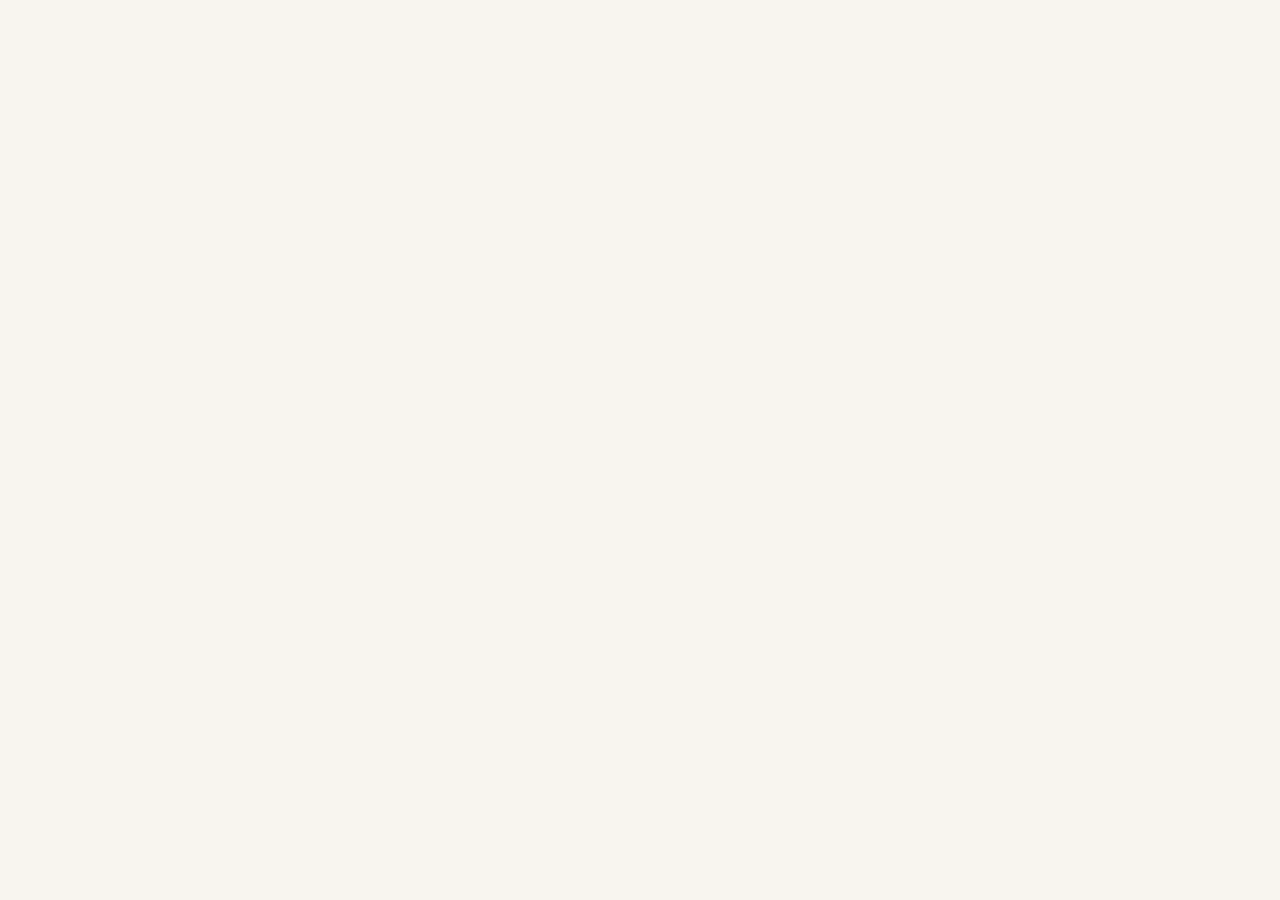
==== commit 2b88f949: "Update print statement from 'Hello' to 'Goodbye'" ====
--- a/admin.html
+++ b/admin.html
@@ -1,28 +1,2126 @@
-<!DOCTYPE html><html lang="es"><head><meta charset="UTF-8"><meta name="viewport" content="width=device-width,initial-scale=1"><meta name="robots" content="noindex,nofollow"><title>Administración | Alba Café</title><link rel="stylesheet" href="styles.css"><style>
-body{min-height:100vh}.admin-header{border-bottom:1px solid var(--line);background:var(--cream)}.admin-header-inner{min-height:90px;display:flex;justify-content:space-between;align-items:center;gap:20px}.admin-brand{text-decoration:none;font:1.7rem Georgia,serif;letter-spacing:-.05em}.admin-brand span{color:var(--brown)}.admin-brand small{display:block;font:600 .57rem Arial,sans-serif;letter-spacing:.2em;color:var(--muted)}.admin-header-actions{display:flex;gap:20px;align-items:center;font-size:.8rem}.admin-header-actions a{text-decoration:none}.admin-main{padding-block:65px 100px}.admin-heading{margin-bottom:40px}.admin-heading h1{font:400 clamp(2.7rem,6vw,5rem)/1.08 Georgia,serif;letter-spacing:-.05em;margin:14px 0}.admin-heading em{color:var(--brown)}.admin-heading p,.admin-panel>p{color:var(--muted)}.admin-panel{background:var(--cream);border:1px solid var(--line);border-radius:24px;padding:clamp(24px,3vw,40px)}.admin-panel h2{font-size:2rem;margin:12px 0}.login-panel{max-width:560px}.admin-panel form{display:grid;gap:18px;margin-top:25px}.admin-panel label{display:grid;gap:8px;font-size:.8rem;font-weight:700}.admin-panel input:not([type=file]),.admin-panel textarea,.admin-panel select{width:100%;padding:15px 16px;border:1px solid var(--line);border-radius:12px;background:var(--paper);color:var(--ink);font:inherit}.admin-primary{padding:15px 22px;background:var(--button-bg);color:var(--button-text);border:0;border-radius:100px;font-weight:700}.admin-primary:disabled{opacity:.5;cursor:wait}.admin-ghost{background:transparent;color:var(--ink);border:1px solid var(--line);padding:10px 15px;border-radius:100px}.admin-notice{min-height:1.5em;color:var(--brown);font-size:.87rem}.admin-columns{display:grid;grid-template-columns:minmax(0,1fr) minmax(0,1.2fr);gap:22px}.admin-stats{display:grid;grid-template-columns:repeat(2,1fr);gap:15px;margin-bottom:24px}.admin-stats>div{padding:23px;border:1px solid var(--line);border-radius:18px}.admin-stats span{display:block;color:var(--muted);font-size:.75rem}.admin-stats strong{display:block;margin-top:8px;font-size:1.35rem}.admin-drop{position:relative;padding:36px 20px;text-align:center;border:1px dashed var(--border-hover);border-radius:15px;background:var(--paper);cursor:pointer}.admin-drop span{font-size:1rem}.admin-drop small{font-weight:400;color:var(--muted)}.admin-drop input{position:absolute;inset:0;opacity:0;cursor:pointer;width:100%}.admin-preview{width:100%;max-height:240px;object-fit:cover;border-radius:14px}.admin-list-heading{display:flex;align-items:center;justify-content:space-between;gap:12px}.admin-photo-list{display:grid;gap:14px;margin-top:20px}.admin-photo{display:flex;align-items:center;gap:15px;padding:12px;border:1px solid var(--line);border-radius:15px}.admin-photo img{width:88px;height:78px;object-fit:cover;border-radius:9px}.admin-photo-text{flex:1;min-width:0}.admin-photo-text strong{display:block;overflow-wrap:anywhere}.admin-photo-text small{color:var(--muted)}.admin-delete{border:1px solid #a54e44;color:#a54e44;background:transparent;padding:9px 12px;border-radius:10px}.admin-footer{padding:25px;text-align:center;border-top:1px solid var(--line);font-size:.65rem;letter-spacing:.14em;color:var(--muted)}@media(max-width:800px){.admin-columns{grid-template-columns:1fr}}@media(max-width:500px){.admin-stats{grid-template-columns:1fr}.admin-photo{flex-wrap:wrap}.admin-header-actions{gap:8px}.admin-main{padding-block:35px 60px}}
-
-</style></head><body><header class="admin-header"><div class="wrap admin-header-inner"><a href="index.html#inicio" class="admin-brand">ALBA <span>CAFÉ</span><small>ESTUDIO / ADMINISTRACIÓN</small></a><div class="admin-header-actions"><a href="index.html#galeria" target="_blank" rel="noopener">Ver galería ↗</a><button id="logout" class="admin-ghost" hidden>Cerrar sesión</button></div></div></header><main class="wrap admin-main"><div class="admin-heading"><span class="eyebrow">Alba Café / Etapa 02</span><h1>Estudio de <em>fotografías.</em></h1><p>Gestiona las imágenes que aparecen en la galería pública de Alba Café.</p></div><p id="notice" class="admin-notice" role="status" aria-live="polite"></p><section id="login-section" class="admin-panel login-panel"><span class="eyebrow">Acceso privado</span><h2>Bienvenido de nuevo.</h2><p>Inicia sesión con tu cuenta autorizada de Supabase.</p><form id="login-form"><label>Correo electrónico<input id="email" type="email" autocomplete="username" required></label><label>Contraseña<input id="password" type="password" autocomplete="current-password" required></label><button class="admin-primary" type="submit">Entrar al panel ↗</button></form></section><div id="dashboard" hidden><div class="admin-stats"><div><span>Fotografías publicadas</span><strong id="photo-count">0</strong></div><div><span>Estado del sistema</span><strong>Conectado a Supabase</strong></div></div><div class="admin-columns"><section class="admin-panel"><span class="eyebrow">01 / Publicación</span><h2>Nueva fotografía</h2><p>Formatos JPG, PNG o WebP. Máximo 5 MB por imagen.</p><form id="upload-form"><label class="admin-drop" for="file"><span id="file-label">Seleccionar una fotografía</span><small>Desde tu teléfono o computadora</small><input id="file" type="file" accept="image/jpeg,image/png,image/webp" required></label><img id="preview" class="admin-preview" alt="Vista previa" hidden><label>Título<input id="title" maxlength="100" placeholder="Ej. Latte de la mañana" required></label><label>Descripción (opcional)<textarea id="description" maxlength="400" rows="3" placeholder="Un momento para disfrutar…"></textarea></label><label>Categoría<select id="category"><option value="bebidas">Bebidas</option><option value="espacio">Nuestro espacio</option><option value="momentos">Momentos</option><option value="general">General</option></select></label><button id="upload-button" class="admin-primary" type="submit">Publicar fotografía ↗</button></form></section><section class="admin-panel"><div class="admin-list-heading"><div><span class="eyebrow">02 / Colección</span><h2>Fotografías publicadas</h2></div><button id="refresh" class="admin-ghost">Actualizar ↻</button></div><div id="photo-list" class="admin-photo-list"></div></section></div></div></main><footer class="admin-footer">ALBA CAFÉ · PANEL DE CONTENIDO · ETAPA 02</footer><script type="module">
-import { createClient } from 'https://esm.sh/@supabase/supabase-js@2.49.4';
-const supabase = createClient(
-  'https://pkiyretkafiqveocgsdq.supabase.co',
-  'sb_publishable_Rr9jMLMF2xbBb6j4pnye_w_Png2KjgU'
+
+<!DOCTYPE html>
+<html lang="es">
+<head>
+<meta charset="UTF-8">
+<meta name="viewport" content="width=device-width, initial-scale=1">
+<meta name="theme-color" content="#f8f5ef">
+<title>Administración | Alba Café</title>
+
+<link rel="preconnect" href="https://fonts.googleapis.com">
+<link rel="preconnect" href="https://fonts.gstatic.com" crossorigin>
+<link href="https://fonts.googleapis.com/css2?family=DM+Sans:wght@400;500;600;700&family=Playfair+Display:wght@500;600;700&display=swap" rel="stylesheet">
+
+<script src="https://cdn.jsdelivr.net/npm/@supabase/supabase-js@2/dist/umd/supabase.min.js"></script>
+
+<style>
+:root {
+  --bg: #f8f5ef;
+  --surface: #ffffff;
+  --surface2: #f3efe8;
+  --text: #29251f;
+  --muted: #837a70;
+  --border: #e7e0d7;
+  --primary: #694b35;
+  --primary-hover: #503925;
+  --danger: #ad423c;
+  --success: #47795b;
+  --shadow: 0 12px 38px rgba(44,32,20,.055);
+  --radius: 18px;
+}
+
+[data-theme="dark"] {
+  --bg: #171614;
+  --surface: #22201d;
+  --surface2: #2c2925;
+  --text: #f4eee5;
+  --muted: #aaa096;
+  --border: #39342e;
+  --primary: #c7a17d;
+  --primary-hover: #d7b493;
+  --danger: #e17c75;
+  --success: #85b797;
+  --shadow: 0 12px 38px rgba(0,0,0,.12);
+}
+
+* {
+  box-sizing: border-box;
+}
+
+body {
+  margin: 0;
+  background: var(--bg);
+  color: var(--text);
+  font-family: "DM Sans", sans-serif;
+  font-size: 14px;
+  transition: background .2s, color .2s;
+}
+
+button, input, textarea, select {
+  font: inherit;
+}
+
+button {
+  cursor: pointer;
+}
+
+button:disabled {
+  opacity: .55;
+  cursor: not-allowed;
+}
+
+button:focus-visible,
+input:focus-visible,
+textarea:focus-visible,
+select:focus-visible {
+  outline: 3px solid var(--primary);
+  outline-offset: 2px;
+}
+
+a {
+  color: inherit;
+  text-decoration: none;
+}
+
+h1, h2, h3, p {
+  margin-top: 0;
+}
+
+.hidden {
+  display: none !important;
+}
+
+.serif {
+  font-family: "Playfair Display", serif;
+}
+
+.muted {
+  color: var(--muted);
+}
+
+.btn {
+  display: inline-flex;
+  align-items: center;
+  justify-content: center;
+  gap: 8px;
+  padding: 11px 17px;
+  border-radius: 10px;
+  border: 1px solid transparent;
+  font-weight: 600;
+  background: var(--primary);
+  color: #fff;
+  transition: .18s;
+}
+
+.btn:hover:not(:disabled) {
+  transform: translateY(-1px);
+  filter: brightness(.96);
+}
+
+.btn-secondary {
+  background: var(--surface);
+  color: var(--text);
+  border-color: var(--border);
+}
+
+.btn-danger {
+  background: var(--danger);
+  color: #fff;
+}
+
+.btn-ghost {
+  background: transparent;
+  border-color: var(--border);
+  color: var(--text);
+}
+
+.btn-small {
+  padding: 8px 12px;
+  font-size: 12px;
+}
+
+.btn-block {
+  width: 100%;
+}
+
+.icon-button {
+  width: 39px;
+  height: 39px;
+  border: 1px solid var(--border);
+  border-radius: 10px;
+  background: var(--surface);
+  color: var(--text);
+  font-size: 18px;
+}
+
+/* LOGIN */
+
+.login-screen {
+  min-height: 100vh;
+  display: grid;
+  grid-template-columns: 1fr 1fr;
+}
+
+.login-visual {
+  background:
+    linear-gradient(135deg,rgba(25,20,15,.66),rgba(25,20,15,.3)),
+    url("https://images.unsplash.com/photo-1442512595331-e89e73853f31?w=1200&q=85")
+    center/cover;
+  color: white;
+  padding: 60px;
+  display: flex;
+  flex-direction: column;
+  justify-content: space-between;
+}
+
+.brand {
+  display: flex;
+  align-items: center;
+  gap: 12px;
+  font-family: "Playfair Display",serif;
+  font-size: 25px;
+  font-weight: 600;
+}
+
+.brand-mark {
+  width: 42px;
+  height: 42px;
+  display: grid;
+  place-items: center;
+  border: 1px solid currentColor;
+  border-radius: 50%;
+  font-family: "DM Sans",sans-serif;
+  font-size: 12px;
+  letter-spacing: 1px;
+}
+
+.login-visual h2 {
+  font-size: clamp(35px,4vw,64px);
+  line-height: 1.12;
+  max-width: 600px;
+  margin-bottom: 20px;
+}
+
+.login-visual p {
+  color: #e6dfd5;
+  line-height: 1.8;
+}
+
+.login-content {
+  display: grid;
+  place-items: center;
+  padding: 40px 24px;
+}
+
+.login-card {
+  width: 100%;
+  max-width: 410px;
+}
+
+.eyebrow {
+  text-transform: uppercase;
+  letter-spacing: 2px;
+  font-size: 10px;
+  font-weight: 700;
+  color: var(--primary);
+}
+
+.login-card h1 {
+  font-size: 36px;
+  margin: 15px 0 10px;
+}
+
+.login-card > p {
+  line-height: 1.7;
+  margin-bottom: 32px;
+}
+
+.field {
+  margin-bottom: 19px;
+}
+
+.field label {
+  display: block;
+  font-weight: 600;
+  font-size: 12px;
+  margin-bottom: 9px;
+}
+
+.field input,
+.field textarea,
+.field select,
+.search-input {
+  width: 100%;
+  padding: 12px 14px;
+  border: 1px solid var(--border);
+  background: var(--surface);
+  color: var(--text);
+  border-radius: 10px;
+  outline: none;
+}
+
+.field textarea {
+  min-height: 105px;
+  resize: vertical;
+  line-height: 1.6;
+}
+
+.field input:focus,
+.field textarea:focus,
+.field select:focus,
+.search-input:focus {
+  border-color: var(--primary);
+}
+
+.login-footer {
+  margin-top: 24px;
+  text-align: center;
+  font-size: 12px;
+  color: var(--muted);
+}
+
+/* DASHBOARD */
+
+.dashboard {
+  min-height: 100vh;
+  display: flex;
+}
+
+.sidebar {
+  width: 255px;
+  flex-shrink: 0;
+  background: var(--surface);
+  border-right: 1px solid var(--border);
+  padding: 30px 18px;
+  display: flex;
+  flex-direction: column;
+  position: sticky;
+  top: 0;
+  height: 100vh;
+}
+
+.sidebar .brand {
+  padding: 0 12px 36px;
+}
+
+.sidebar-label {
+  font-size: 10px;
+  letter-spacing: 1.5px;
+  text-transform: uppercase;
+  color: var(--muted);
+  padding: 15px 12px;
+  font-weight: 700;
+}
+
+.nav-item {
+  display: flex;
+  gap: 12px;
+  align-items: center;
+  width: 100%;
+  padding: 13px;
+  border: 0;
+  border-radius: 10px;
+  background: transparent;
+  color: var(--muted);
+  text-align: left;
+  margin-bottom: 5px;
+}
+
+.nav-item:hover,
+.nav-item.active {
+  background: var(--surface2);
+  color: var(--primary);
+}
+
+.nav-icon {
+  width: 22px;
+  text-align: center;
+  font-size: 18px;
+}
+
+.sidebar-bottom {
+  margin-top: auto;
+  border-top: 1px solid var(--border);
+  padding-top: 18px;
+}
+
+.main {
+  flex: 1;
+  min-width: 0;
+}
+
+.topbar {
+  min-height: 77px;
+  padding: 18px 36px;
+  border-bottom: 1px solid var(--border);
+  background: var(--surface);
+  display: flex;
+  align-items: center;
+  justify-content: space-between;
+  gap: 16px;
+}
+
+.topbar-right {
+  display: flex;
+  align-items: center;
+  gap: 10px;
+}
+
+.user-avatar {
+  width: 38px;
+  height: 38px;
+  display: grid;
+  place-items: center;
+  background: var(--surface2);
+  border: 1px solid var(--border);
+  border-radius: 50%;
+  color: var(--primary);
+  font-weight: 700;
+}
+
+.content {
+  max-width: 1440px;
+  margin: auto;
+  padding: 36px;
+}
+
+.page-header {
+  display: flex;
+  align-items: end;
+  justify-content: space-between;
+  gap: 20px;
+  margin-bottom: 30px;
+}
+
+.page-header h1 {
+  font-size: 35px;
+  margin: 8px 0;
+}
+
+.page-header p {
+  color: var(--muted);
+  margin: 0;
+}
+
+.stats {
+  display: grid;
+  grid-template-columns: repeat(3,minmax(0,1fr));
+  gap: 18px;
+  margin-bottom: 30px;
+}
+
+.stat-card {
+  background: var(--surface);
+  border: 1px solid var(--border);
+  padding: 24px;
+  border-radius: var(--radius);
+  box-shadow: var(--shadow);
+}
+
+.stat-label {
+  font-size: 12px;
+  color: var(--muted);
+}
+
+.stat-number {
+  font-size: 34px;
+  font-weight: 700;
+  margin: 12px 0 0;
+}
+
+.panel {
+  background: var(--surface);
+  border: 1px solid var(--border);
+  border-radius: var(--radius);
+  box-shadow: var(--shadow);
+  overflow: hidden;
+}
+
+.panel-header {
+  padding: 22px 24px;
+  border-bottom: 1px solid var(--border);
+  display: flex;
+  align-items: center;
+  justify-content: space-between;
+  gap: 14px;
+}
+
+.panel-header h2 {
+  font-size: 18px;
+  margin: 0;
+}
+
+.toolbar {
+  display: flex;
+  flex-wrap: wrap;
+  gap: 12px;
+  padding: 20px 24px;
+  border-bottom: 1px solid var(--border);
+}
+
+.toolbar .search-input {
+  flex: 1;
+  min-width: 180px;
+}
+
+.toolbar select {
+  border: 1px solid var(--border);
+  background: var(--surface);
+  color: var(--text);
+  border-radius: 10px;
+  padding: 11px;
+}
+
+.gallery-grid {
+  display: grid;
+  grid-template-columns: repeat(3,minmax(0,1fr));
+  gap: 20px;
+  padding: 24px;
+}
+
+.photo-card {
+  min-width: 0;
+  border: 1px solid var(--border);
+  border-radius: 14px;
+  overflow: hidden;
+  background: var(--surface);
+}
+
+.photo-cover {
+  aspect-ratio: 4/3;
+  background: var(--surface2);
+  position: relative;
+}
+
+.photo-cover img {
+  width: 100%;
+  height: 100%;
+  object-fit: cover;
+}
+
+.photo-status {
+  position: absolute;
+  top: 12px;
+  left: 12px;
+  padding: 6px 10px;
+  border-radius: 30px;
+  background: #fff;
+  color: #38714b;
+  font-size: 10px;
+  font-weight: 700;
+}
+
+.photo-status.draft {
+  color: #8c6540;
+}
+
+.photo-body {
+  padding: 17px;
+}
+
+.photo-body h3 {
+  font-size: 16px;
+  margin-bottom: 7px;
+  overflow-wrap: anywhere;
+}
+
+.photo-description {
+  color: var(--muted);
+  line-height: 1.6;
+  font-size: 12px;
+  min-height: 38px;
+  overflow-wrap: anywhere;
+}
+
+.photo-meta {
+  color: var(--muted);
+  font-size: 11px;
+  margin: 14px 0;
+}
+
+.photo-actions {
+  display: flex;
+  flex-wrap: wrap;
+  gap: 7px;
+  padding-top: 13px;
+  border-top: 1px solid var(--border);
+}
+
+.empty {
+  padding: 75px 20px;
+  text-align: center;
+  color: var(--muted);
+}
+
+.empty-icon {
+  font-size: 45px;
+  margin-bottom: 14px;
+}
+
+.empty h3 {
+  color: var(--text);
+}
+
+/* MODAL */
+
+.modal-backdrop {
+  position: fixed;
+  inset: 0;
+  background: rgba(15,12,9,.65);
+  z-index: 100;
+  display: grid;
+  place-items: center;
+  padding: 18px;
+  overflow-y: auto;
+}
+
+.modal {
+  width: 100%;
+  max-width: 650px;
+  max-height: calc(100vh - 36px);
+  overflow-y: auto;
+  background: var(--surface);
+  border: 1px solid var(--border);
+  border-radius: 20px;
+  box-shadow: 0 30px 100px rgba(0,0,0,.2);
+}
+
+.modal-head {
+  padding: 24px 28px;
+  border-bottom: 1px solid var(--border);
+  display: flex;
+  align-items: center;
+  justify-content: space-between;
+}
+
+.modal-head h2 {
+  margin: 0;
+  font-size: 23px;
+}
+
+.modal-content {
+  padding: 26px 28px;
+}
+
+.modal-footer {
+  padding: 18px 28px;
+  border-top: 1px solid var(--border);
+  display: flex;
+  justify-content: flex-end;
+  gap: 10px;
+}
+
+.upload-zone {
+  position: relative;
+  border: 2px dashed var(--border);
+  border-radius: 14px;
+  background: var(--surface2);
+  padding: 35px 15px;
+  text-align: center;
+  cursor: pointer;
+  margin-bottom: 22px;
+}
+
+.upload-zone:hover {
+  border-color: var(--primary);
+}
+
+.upload-zone input {
+  position: absolute;
+  inset: 0;
+  width: 100%;
+  height: 100%;
+  opacity: 0;
+  cursor: pointer;
+}
+
+.upload-zone strong {
+  display: block;
+  margin: 10px 0;
+}
+
+.upload-zone small {
+  color: var(--muted);
+}
+
+.preview {
+  width: 100%;
+  max-height: 270px;
+  object-fit: contain;
+  border-radius: 12px;
+  margin-bottom: 15px;
+  background: var(--surface2);
+}
+
+.current-photo {
+  margin-bottom: 16px;
+}
+
+.current-photo img {
+  width: 100%;
+  max-height: 210px;
+  object-fit: contain;
+  border-radius: 12px;
+  background: var(--surface2);
+}
+
+.current-photo p {
+  margin: 9px 0;
+  font-size: 12px;
+  color: var(--muted);
+}
+
+.checkbox-row {
+  display: flex;
+  align-items: center;
+  gap: 10px;
+  padding: 12px 0;
+}
+
+.checkbox-row input {
+  width: 18px;
+  height: 18px;
+  accent-color: var(--primary);
+}
+
+.toast-container {
+  position: fixed;
+  right: 22px;
+  bottom: 22px;
+  z-index: 200;
+  display: grid;
+  gap: 10px;
+}
+
+.toast {
+  max-width: 360px;
+  padding: 15px 20px;
+  border-radius: 12px;
+  background: #29251f;
+  color: white;
+  box-shadow: 0 12px 30px rgba(0,0,0,.2);
+  font-size: 13px;
+}
+
+.toast.error {
+  background: #a53d38;
+}
+
+.mobile-menu {
+  display: none;
+}
+
+@media(max-width:1050px) {
+  .gallery-grid {
+    grid-template-columns: repeat(2,minmax(0,1fr));
+  }
+}
+
+@media(max-width:760px) {
+  .login-screen {
+    grid-template-columns: 1fr;
+  }
+
+  .login-visual {
+    display: none;
+  }
+
+  .login-content {
+    min-height: 100vh;
+  }
+
+  .sidebar {
+    display: none;
+  }
+
+  .topbar {
+    padding: 15px 18px;
+  }
+
+  .content {
+    padding: 24px 16px;
+  }
+
+  .page-header {
+    align-items: flex-start;
+    flex-direction: column;
+  }
+
+  .page-header h1 {
+    font-size: 30px;
+  }
+
+  .stats {
+    gap: 9px;
+  }
+
+  .stat-card {
+    padding: 15px;
+  }
+
+  .stat-number {
+    font-size: 25px;
+  }
+
+  .stat-label {
+    font-size: 10px;
+  }
+
+  .gallery-grid {
+    grid-template-columns: 1fr;
+    padding: 15px;
+  }
+
+  .toolbar {
+    padding: 15px;
+  }
+
+  .modal-content,
+  .modal-head,
+  .modal-footer {
+    padding: 18px;
+  }
+
+  .mobile-menu {
+    display: inline-flex;
+  }
+}
+
+@media(min-width:550px) and (max-width:760px) {
+  .gallery-grid {
+    grid-template-columns: repeat(2,minmax(0,1fr));
+  }
+}
+</style>
+</head>
+
+<body>
+
+<!-- LOGIN -->
+
+<section id="loginScreen" class="login-screen hidden">
+
+  <div class="login-visual">
+    <div class="brand">
+      <span class="brand-mark">AC</span>
+      Alba Café
+    </div>
+
+    <div>
+      <h2 class="serif">Cada detalle cuenta una historia.</h2>
+      <p>
+        Un espacio privado para administrar
+        las fotografías y momentos de Alba Café.
+      </p>
+    </div>
+
+    <small>ALBA CAFÉ · ADMINISTRACIÓN</small>
+  </div>
+
+  <div class="login-content">
+    <div class="login-card">
+      <div class="eyebrow">Panel privado</div>
+
+      <h1 class="serif">Bienvenido.</h1>
+
+      <p class="muted">
+        Inicia sesión con tu cuenta autorizada
+        para administrar la galería.
+      </p>
+
+      <form id="loginForm">
+
+        <div class="field">
+          <label for="email">Correo electrónico</label>
+          <input
+            id="email"
+            type="email"
+            autocomplete="username"
+            required
+            placeholder="correo@ejemplo.com">
+        </div>
+
+        <div class="field">
+          <label for="password">Contraseña</label>
+          <input
+            id="password"
+            type="password"
+            autocomplete="current-password"
+            required
+            placeholder="Tu contraseña">
+        </div>
+
+        <button
+          id="loginBtn"
+          class="btn btn-block"
+          type="submit">
+          Iniciar sesión
+        </button>
+
+      </form>
+
+      <div class="login-footer">
+        Acceso exclusivo para administradores autorizados.
+      </div>
+    </div>
+  </div>
+</section>
+
+<!-- DASHBOARD -->
+
+<div id="dashboard" class="dashboard hidden">
+
+  <aside class="sidebar">
+    <div class="brand">
+      <span class="brand-mark">AC</span>
+      Alba Café
+    </div>
+
+    <div class="sidebar-label">Administración</div>
+
+    <button class="nav-item active" id="navGallery">
+      <span class="nav-icon">▦</span>
+      Galería
+    </button>
+
+    <button class="nav-item" id="navNew">
+      <span class="nav-icon">＋</span>
+      Nueva publicación
+    </button>
+
+    <div class="sidebar-label">Enlaces</div>
+
+    <a class="nav-item" href="./index.html" target="_blank" rel="noopener">
+      <span class="nav-icon">↗</span>
+      Ver sitio web
+    </a>
+
+    <div class="sidebar-bottom">
+      <button class="nav-item" id="sidebarTheme">
+        <span class="nav-icon">◐</span>
+        Cambiar apariencia
+      </button>
+
+      <button class="nav-item" id="logoutBtn">
+        <span class="nav-icon">⇥</span>
+        Cerrar sesión
+      </button>
+    </div>
+  </aside>
+
+  <main class="main">
+
+    <header class="topbar">
+
+      <div>
+        <strong>Alba Café</strong>
+        <div class="muted" style="font-size:11px">
+          Panel administrativo
+        </div>
+      </div>
+
+      <div class="topbar-right">
+
+        <button
+          id="themeBtn"
+          class="icon-button"
+          title="Cambiar tema"
+          aria-label="Cambiar tema">
+          ◐
+        </button>
+
+        <div class="user-avatar">AC</div>
+
+        <button
+          id="topLogoutBtn"
+          class="btn btn-secondary btn-small">
+          Salir
+        </button>
+
+      </div>
+    </header>
+
+    <div class="content">
+
+      <div class="page-header">
+
+        <div>
+          <div class="eyebrow">Contenido del sitio</div>
+          <h1 class="serif">Galería de fotografías</h1>
+          <p>
+            Organiza, publica y edita las imágenes
+            que aparecen en tu sitio web.
+          </p>
+        </div>
+
+        <button id="newPhotoBtn" class="btn">
+          ＋ Nueva publicación
+        </button>
+
+      </div>
+
+      <div class="stats">
+
+        <div class="stat-card">
+          <div class="stat-label">Total de fotografías</div>
+          <div class="stat-number" id="statTotal">0</div>
+        </div>
+
+        <div class="stat-card">
+          <div class="stat-label">Publicadas</div>
+          <div class="stat-number" id="statPublished">0</div>
+        </div>
+
+        <div class="stat-card">
+          <div class="stat-label">Ocultas</div>
+          <div class="stat-number" id="statHidden">0</div>
+        </div>
+
+      </div>
+
+      <section class="panel">
+
+        <div class="panel-header">
+          <h2>Publicaciones</h2>
+
+          <button
+            id="refreshBtn"
+            class="btn btn-secondary btn-small">
+            ↻ Actualizar
+          </button>
+        </div>
+
+        <div class="toolbar">
+
+          <input
+            id="searchInput"
+            class="search-input"
+            type="search"
+            placeholder="Buscar por título o descripción...">
+
+          <select id="statusFilter" aria-label="Filtrar estado">
+            <option value="all">Todos los estados</option>
+            <option value="published">Publicadas</option>
+            <option value="hidden">Ocultas</option>
+          </select>
+
+          <select id="categoryFilter" aria-label="Filtrar categoría">
+            <option value="all">Todas las categorías</option>
+            <option value="general">General</option>
+            <option value="bebidas">Bebidas</option>
+            <option value="alimentos">Alimentos</option>
+            <option value="ambiente">Ambiente</option>
+            <option value="eventos">Eventos</option>
+          </select>
+
+        </div>
+
+        <div id="galleryGrid" class="gallery-grid"></div>
+
+        <div id="emptyState" class="empty hidden">
+          <div class="empty-icon">▧</div>
+          <h3>No hay publicaciones para mostrar</h3>
+          <p>
+            Agrega una fotografía o modifica los filtros.
+          </p>
+        </div>
+
+      </section>
+
+    </div>
+
+  </main>
+
+</div>
+
+<!-- MODAL EDITAR / CREAR -->
+
+<div
+  id="photoModal"
+  class="modal-backdrop hidden"
+  role="dialog"
+  aria-modal="true"
+  aria-labelledby="modalTitle">
+
+  <div class="modal">
+
+    <div class="modal-head">
+      <h2 id="modalTitle" class="serif">
+        Nueva publicación
+      </h2>
+
+      <button
+        id="closeModalBtn"
+        class="icon-button"
+        type="button"
+        aria-label="Cerrar">
+        ×
+      </button>
+    </div>
+
+    <form id="photoForm">
+
+      <div class="modal-content">
+
+        <div id="currentPhoto" class="current-photo hidden">
+          <img id="currentPhotoImg" alt="Fotografía actual">
+          <p>
+            Fotografía actual. Puedes conservarla
+            o seleccionar otra para reemplazarla.
+          </p>
+        </div>
+
+        <div class="upload-zone">
+          <div style="font-size:31px">↑</div>
+          <strong id="uploadLabel">
+            Seleccionar fotografía
+          </strong>
+          <small>
+            JPG, PNG o WebP · Máximo 5 MB
+          </small>
+
+          <input
+            id="photoFile"
+            type="file"
+            accept="image/jpeg,image/png,image/webp">
+        </div>
+
+        <img
+          id="imagePreview"
+          class="preview hidden"
+          alt="Vista previa de nueva fotografía">
+
+        <div class="field">
+          <label for="photoTitle">
+            Título de la publicación *
+          </label>
+          <input
+            id="photoTitle"
+            maxlength="120"
+            required
+            placeholder="Ej. Nuestro cappuccino artesanal">
+        </div>
+
+        <div class="field">
+          <label for="photoDescription">
+            Descripción
+          </label>
+          <textarea
+            id="photoDescription"
+            maxlength="1000"
+            placeholder="Describe la fotografía..."></textarea>
+        </div>
+
+        <div class="field">
+          <label for="photoCategory">
+            Categoría
+          </label>
+
+          <select id="photoCategory">
+            <option value="general">General</option>
+            <option value="bebidas">Bebidas</option>
+            <option value="alimentos">Alimentos</option>
+            <option value="ambiente">Ambiente</option>
+            <option value="eventos">Eventos</option>
+          </select>
+        </div>
+
+        <label class="checkbox-row">
+          <input
+            id="photoPublished"
+            type="checkbox"
+            checked>
+
+          <span>
+            <strong>Publicar en el sitio web</strong>
+            <span class="muted" style="display:block;font-size:11px;margin-top:4px">
+              Desactiva esta opción para ocultar la publicación.
+            </span>
+          </span>
+        </label>
+
+      </div>
+
+      <div class="modal-footer">
+
+        <button
+          id="cancelModalBtn"
+          type="button"
+          class="btn btn-secondary">
+          Cancelar
+        </button>
+
+        <button
+          id="savePhotoBtn"
+          type="submit"
+          class="btn">
+          Guardar publicación
+        </button>
+
+      </div>
+
+    </form>
+
+  </div>
+</div>
+
+<!-- CONFIRMAR ELIMINACIÓN -->
+
+<div
+  id="deleteModal"
+  class="modal-backdrop hidden"
+  role="dialog"
+  aria-modal="true"
+  aria-labelledby="deleteTitle">
+
+  <div class="modal" style="max-width:440px">
+
+    <div class="modal-head">
+      <h2 id="deleteTitle" class="serif">
+        Eliminar publicación
+      </h2>
+    </div>
+
+    <div class="modal-content">
+      <p>
+        ¿Seguro que deseas eliminar
+        <strong id="deletePhotoName"></strong>?
+      </p>
+
+      <p class="muted">
+        La publicación desaparecerá de la galería.
+        Esta acción no se puede deshacer.
+      </p>
+    </div>
+
+    <div class="modal-footer">
+
+      <button
+        id="cancelDeleteBtn"
+        class="btn btn-secondary"
+        type="button">
+        Cancelar
+      </button>
+
+      <button
+        id="confirmDeleteBtn"
+        class="btn btn-danger"
+        type="button">
+        Sí, eliminar
+      </button>
+
+    </div>
+
+  </div>
+</div>
+
+<div id="toastContainer" class="toast-container" aria-live="polite"></div>
+
+<script>
+"use strict";
+
+/* CONFIGURACIÓN SUPABASE */
+
+const SUPABASE_URL =
+  "https://pkiyretkafiqveocgsdq.supabase.co";
+
+const SUPABASE_KEY =
+  "sb_publishable_Rr9jMLMF2xbBb6j4pnye_w_Png2KjgU";
+
+const TABLE = "alba_gallery";
+const BUCKET = "alba-gallery";
+
+const db = window.supabase.createClient(
+  SUPABASE_URL,
+  SUPABASE_KEY
 );
-const BUCKET = 'alba-gallery';
-function photoUrl(path){ return supabase.storage.from(BUCKET).getPublicUrl(path).data.publicUrl; }
-
-
-const $=id=>document.getElementById(id);
-const notice=$('notice'),login=$('login-section'),dashboard=$('dashboard'),logout=$('logout');
-let currentUser=null;
-function report(text){notice.textContent=text;}
-async function refreshAuth(){const {data:{user},error}=await supabase.auth.getUser();if(error&&error.name!=='AuthSessionMissingError'){report('No se pudo verificar la sesión.');}if(!user){currentUser=null;login.hidden=false;dashboard.hidden=true;logout.hidden=true;return;}const {data:membership,error:membershipError}=await supabase.from('alba_admins').select('user_id').eq('user_id',user.id).maybeSingle();if(membershipError||!membership){await supabase.auth.signOut();currentUser=null;login.hidden=false;dashboard.hidden=true;logout.hidden=true;report('Esta cuenta no tiene permiso para administrar Alba Café.');return;}currentUser=user;login.hidden=true;dashboard.hidden=false;logout.hidden=false;await loadPhotos();}
-$('login-form').addEventListener('submit',async e=>{e.preventDefault();const button=e.target.querySelector('button');button.disabled=true;report('Iniciando sesión…');const {error}=await supabase.auth.signInWithPassword({email:$('email').value.trim(),password:$('password').value});$('password').value='';button.disabled=false;if(error){report('No se pudo iniciar sesión. Verifica el correo y la contraseña.');return;}report('Sesión iniciada.');await refreshAuth();});
-logout.addEventListener('click',async()=>{await supabase.auth.signOut();report('Sesión cerrada.');await refreshAuth();});
-$('file').addEventListener('change',()=>{const file=$('file').files[0];$('file-label').textContent=file?file.name:'Seleccionar una fotografía';const preview=$('preview');if(preview.dataset.url)URL.revokeObjectURL(preview.dataset.url);if(file){preview.dataset.url=URL.createObjectURL(file);preview.src=preview.dataset.url;preview.hidden=false;}else{preview.hidden=true;preview.removeAttribute('src');}});
-async function loadPhotos(){const list=$('photo-list');list.textContent='Cargando…';const {data,error}=await supabase.from('alba_gallery').select('id,title,description,category,image_path,created_at').order('created_at',{ascending:false});if(error){list.textContent='No se pudo consultar la galería.';report(error.message);return;}$('photo-count').textContent=data.length;list.replaceChildren();if(!data.length){list.textContent='Aún no hay fotografías publicadas.';return;}for(const item of data){const row=document.createElement('div');row.className='admin-photo';const img=document.createElement('img');img.src=photoUrl(item.image_path);img.alt='';img.loading='lazy';const info=document.createElement('div');info.className='admin-photo-text';const title=document.createElement('strong');title.textContent=item.title;const subtitle=document.createElement('small');subtitle.textContent=item.category;info.append(title,subtitle);const del=document.createElement('button');del.type='button';del.className='admin-delete';del.textContent='Eliminar';del.addEventListener('click',()=>removePhoto(item,del));row.append(img,info,del);list.append(row);}}
-async function removePhoto(item,button){if(!confirm(`¿Eliminar definitivamente «${item.title}»?`))return;button.disabled=true;report('Eliminando fotografía…');const {error:storageError}=await supabase.storage.from(BUCKET).remove([item.image_path]);if(storageError){report('No se pudo eliminar el archivo: '+storageError.message);button.disabled=false;return;}const {error}=await supabase.from('alba_gallery').delete().eq('id',item.id);if(error){report('Se eliminó el archivo, pero falta eliminar el registro: '+error.message);button.disabled=false;return;}report('Fotografía eliminada.');await loadPhotos();}
-$('upload-form').addEventListener('submit',async e=>{e.preventDefault();if(!currentUser)return;const file=$('file').files[0];if(!file){report('Selecciona una fotografía.');return;}const allowed=['image/jpeg','image/png','image/webp'];if(!allowed.includes(file.type)){report('Solo se permiten JPG, PNG o WebP.');return;}if(file.size>5*1024*1024){report('La fotografía supera el límite de 5 MB.');return;}const title=$('title').value.trim();if(!title){report('Escribe un título.');return;}const ext={'image/jpeg':'jpg','image/png':'png','image/webp':'webp'}[file.type];const path=`${currentUser.id}/${crypto.randomUUID()}.${ext}`;const button=$('upload-button');button.disabled=true;report('Subiendo fotografía…');try{const {error:uploadError}=await supabase.storage.from(BUCKET).upload(path,file,{contentType:file.type,upsert:false});if(uploadError)throw uploadError;const {error:dbError}=await supabase.from('alba_gallery').insert({title,description:$('description').value.trim(),category:$('category').value,image_path:path});if(dbError){await supabase.storage.from(BUCKET).remove([path]);throw dbError;}e.target.reset();$('file-label').textContent='Seleccionar una fotografía';const preview=$('preview');if(preview.dataset.url)URL.revokeObjectURL(preview.dataset.url);preview.hidden=true;report('Fotografía publicada correctamente.');await loadPhotos();}catch(error){report('No se pudo publicar: '+error.message);}finally{button.disabled=false;}});
-$('refresh').addEventListener('click',loadPhotos);
-refreshAuth();
-
-</script></body></html>+
+/* ESTADO */
+
+let photos = [];
+let editingId = null;
+let deletingId = null;
+let previewUrl = null;
+let busy = false;
+
+const $ = id => document.getElementById(id);
+
+const loginScreen = $("loginScreen");
+const dashboard = $("dashboard");
+const galleryGrid = $("galleryGrid");
+
+/* UTILIDADES */
+
+function notify(message, error = false) {
+  const element = document.createElement("div");
+  element.className = "toast" + (error ? " error" : "");
+  element.textContent = message;
+
+  $("toastContainer").appendChild(element);
+
+  setTimeout(() => element.remove(), 4500);
+}
+
+function setBusy(value) {
+  busy = value;
+
+  $("savePhotoBtn").disabled = value;
+  $("confirmDeleteBtn").disabled = value;
+  $("loginBtn").disabled = value;
+
+  $("savePhotoBtn").textContent =
+    value ? "Guardando..." : "Guardar publicación";
+
+  $("confirmDeleteBtn").textContent =
+    value ? "Eliminando..." : "Sí, eliminar";
+}
+
+function formatDate(value) {
+  if (!value) return "";
+
+  return new Date(value).toLocaleDateString(
+    "es-MX",
+    {
+      year: "numeric",
+      month: "short",
+      day: "numeric"
+    }
+  );
+}
+
+function escapeHTML(value) {
+  return String(value ?? "").replace(
+    /[&<>"']/g,
+    char => ({
+      "&": "&amp;",
+      "<": "&lt;",
+      ">": "&gt;",
+      '"': "&quot;",
+      "'": "&#39;"
+    })[char]
+  );
+}
+
+function getPhotoURL(path) {
+  if (!path) return "";
+
+  if (/^https?:\/\//i.test(path)) {
+    return path;
+  }
+
+  const { data } = db.storage
+    .from(BUCKET)
+    .getPublicUrl(path);
+
+  return data.publicUrl;
+}
+
+function photoById(id) {
+  return photos.find(photo => photo.id === id);
+}
+
+function isManagedStoragePath(path) {
+  return Boolean(
+    path &&
+    !/^https?:\/\//i.test(path)
+  );
+}
+
+function createFilePath(file) {
+  const ext = file.name.split(".").pop().toLowerCase();
+
+  return crypto.randomUUID() + "." + ext;
+}
+
+function validateFile(file) {
+  if (!file) return;
+
+  const allowed = [
+    "image/jpeg",
+    "image/png",
+    "image/webp"
+  ];
+
+  if (!allowed.includes(file.type)) {
+    throw new Error(
+      "Solo se permiten imágenes JPG, PNG o WebP."
+    );
+  }
+
+  if (file.size > 5 * 1024 * 1024) {
+    throw new Error(
+      "La imagen no puede superar los 5 MB."
+    );
+  }
+}
+
+/* TEMA */
+
+function applyTheme(theme) {
+  document.documentElement.dataset.theme = theme;
+  localStorage.setItem("alba-admin-theme", theme);
+}
+
+function toggleTheme() {
+  const current =
+    document.documentElement.dataset.theme;
+
+  applyTheme(current === "dark" ? "light" : "dark");
+}
+
+applyTheme(
+  localStorage.getItem("alba-admin-theme") || "light"
+);
+
+$("themeBtn").addEventListener("click", toggleTheme);
+$("sidebarTheme").addEventListener("click", toggleTheme);
+
+/* AUTENTICACIÓN */
+
+async function checkAdmin() {
+  const { data: userData, error: userError } =
+    await db.auth.getUser();
+
+  if (userError || !userData.user) {
+    return false;
+  }
+
+  const { data, error } = await db
+    .from("alba_admins")
+    .select("user_id")
+    .eq("user_id", userData.user.id)
+    .maybeSingle();
+
+  if (error) {
+    throw error;
+  }
+
+  return Boolean(data);
+}
+
+async function showDashboard() {
+  loginScreen.classList.add("hidden");
+  dashboard.classList.remove("hidden");
+
+  await loadPhotos();
+}
+
+function showLogin() {
+  dashboard.classList.add("hidden");
+  loginScreen.classList.remove("hidden");
+}
+
+async function initialize() {
+  try {
+    const admin = await checkAdmin();
+
+    if (admin) {
+      await showDashboard();
+    } else {
+      await db.auth.signOut();
+      showLogin();
+    }
+  } catch (error) {
+    console.error(error);
+    showLogin();
+    notify(
+      "No se pudo verificar la cuenta administradora.",
+      true
+    );
+  }
+}
+
+$("loginForm").addEventListener(
+  "submit",
+  async event => {
+    event.preventDefault();
+
+    if (busy) return;
+
+    setBusy(true);
+
+    try {
+      const email = $("email").value.trim();
+      const password = $("password").value;
+
+      const { error } =
+        await db.auth.signInWithPassword({
+          email,
+          password
+        });
+
+      if (error) throw error;
+
+      const admin = await checkAdmin();
+
+      if (!admin) {
+        await db.auth.signOut();
+
+        throw new Error(
+          "Esta cuenta no tiene permisos de administrador."
+        );
+      }
+
+      $("password").value = "";
+
+      await showDashboard();
+
+      notify("Sesión iniciada correctamente.");
+
+    } catch (error) {
+      notify(error.message, true);
+    } finally {
+      setBusy(false);
+    }
+  }
+);
+
+async function logout() {
+  await db.auth.signOut();
+  showLogin();
+  notify("Sesión cerrada.");
+}
+
+$("logoutBtn").addEventListener("click", logout);
+$("topLogoutBtn").addEventListener("click", logout);
+
+/* CARGAR FOTOGRAFÍAS */
+
+async function loadPhotos() {
+  galleryGrid.innerHTML = "";
+
+  const { data, error } = await db
+    .from(TABLE)
+    .select("*")
+    .order("created_at", {
+      ascending: false
+    });
+
+  if (error) {
+    notify(
+      "Error al cargar fotografías: " + error.message,
+      true
+    );
+    return;
+  }
+
+  photos = data || [];
+
+  renderPhotos();
+}
+
+function updateStats() {
+  const published = photos.filter(
+    photo => photo.published !== false
+  ).length;
+
+  $("statTotal").textContent = photos.length;
+  $("statPublished").textContent = published;
+  $("statHidden").textContent =
+    photos.length - published;
+}
+
+function renderPhotos() {
+  updateStats();
+
+  const search = $("searchInput")
+    .value
+    .trim()
+    .toLowerCase();
+
+  const status = $("statusFilter").value;
+  const category = $("categoryFilter").value;
+
+  const filtered = photos.filter(photo => {
+    const text = [
+      photo.title,
+      photo.description,
+      photo.category
+    ].join(" ").toLowerCase();
+
+    const matchesSearch = text.includes(search);
+
+    const isPublished = photo.published !== false;
+
+    const matchesStatus =
+      status === "all" ||
+      (status === "published" && isPublished) ||
+      (status === "hidden" && !isPublished);
+
+    const matchesCategory =
+      category === "all" ||
+      photo.category === category;
+
+    return (
+      matchesSearch &&
+      matchesStatus &&
+      matchesCategory
+    );
+  });
+
+  $("emptyState").classList.toggle(
+    "hidden",
+    filtered.length > 0
+  );
+
+  galleryGrid.innerHTML = filtered.map(photo => {
+    const published = photo.published !== false;
+    const image = escapeHTML(
+      getPhotoURL(photo.image_path)
+    );
+
+    return `
+      <article class="photo-card">
+
+        <div class="photo-cover">
+          <img
+            src="${image}"
+            alt="${escapeHTML(photo.title)}"
+            loading="lazy">
+
+          <span class="photo-status ${published ? "" : "draft"}">
+            ${published ? "● Publicada" : "● Oculta"}
+          </span>
+        </div>
+
+        <div class="photo-body">
+
+          <h3>${escapeHTML(photo.title)}</h3>
+
+          <div class="photo-description">
+            ${escapeHTML(
+              photo.description || "Sin descripción"
+            )}
+          </div>
+
+          <div class="photo-meta">
+            ${escapeHTML(photo.category || "general")}
+            ·
+            ${formatDate(photo.created_at)}
+          </div>
+
+          <div class="photo-actions">
+
+            <button
+              class="btn btn-secondary btn-small"
+              data-action="edit"
+              data-id="${photo.id}">
+              ✎ Editar
+            </button>
+
+            <button
+              class="btn btn-secondary btn-small"
+              data-action="toggle"
+              data-id="${photo.id}">
+              ${published ? "◉ Ocultar" : "◉ Publicar"}
+            </button>
+
+            <button
+              class="btn btn-ghost btn-small"
+              data-action="delete"
+              data-id="${photo.id}">
+              Eliminar
+            </button>
+
+          </div>
+
+        </div>
+
+      </article>
+    `;
+  }).join("");
+}
+
+/* EVENTOS DE TARJETAS */
+
+galleryGrid.addEventListener(
+  "click",
+  async event => {
+    const button = event.target.closest(
+      "button[data-action]"
+    );
+
+    if (!button || busy) return;
+
+    const id = button.dataset.id;
+    const action = button.dataset.action;
+
+    if (action === "edit") {
+      openEditor(id);
+    }
+
+    if (action === "toggle") {
+      await togglePublished(id);
+    }
+
+    if (action === "delete") {
+      openDelete(id);
+    }
+  }
+);
+
+$("searchInput").addEventListener(
+  "input",
+  renderPhotos
+);
+
+$("statusFilter").addEventListener(
+  "change",
+  renderPhotos
+);
+
+$("categoryFilter").addEventListener(
+  "change",
+  renderPhotos
+);
+
+$("refreshBtn").addEventListener(
+  "click",
+  loadPhotos
+);
+
+/* EDITOR */
+
+function clearPreview() {
+  if (previewUrl) {
+    URL.revokeObjectURL(previewUrl);
+    previewUrl = null;
+  }
+
+  $("imagePreview").classList.add("hidden");
+  $("imagePreview").removeAttribute("src");
+}
+
+function openEditor(id = null) {
+  editingId = id;
+
+  $("photoForm").reset();
+  $("photoFile").value = "";
+  clearPreview();
+
+  const photo = id ? photoById(id) : null;
+
+  if (id && !photo) {
+    notify("Publicación no encontrada.", true);
+    return;
+  }
+
+  $("modalTitle").textContent = photo
+    ? "Editar publicación"
+    : "Nueva publicación";
+
+  $("uploadLabel").textContent = photo
+    ? "Cambiar fotografía"
+    : "Seleccionar fotografía";
+
+  $("currentPhoto").classList.toggle(
+    "hidden",
+    !photo
+  );
+
+  if (photo) {
+    $("currentPhotoImg").src =
+      getPhotoURL(photo.image_path);
+
+    $("photoTitle").value = photo.title || "";
+
+    $("photoDescription").value =
+      photo.description || "";
+
+    $("photoCategory").value =
+      photo.category || "general";
+
+    $("photoPublished").checked =
+      photo.published !== false;
+
+  } else {
+    $("photoPublished").checked = true;
+  }
+
+  $("photoModal").classList.remove("hidden");
+  $("photoTitle").focus();
+}
+
+function closeEditor() {
+  if (busy) return;
+
+  $("photoModal").classList.add("hidden");
+  clearPreview();
+  editingId = null;
+}
+
+$("newPhotoBtn").addEventListener(
+  "click",
+  () => openEditor()
+);
+
+$("navNew").addEventListener(
+  "click",
+  () => openEditor()
+);
+
+$("closeModalBtn").addEventListener(
+  "click",
+  closeEditor
+);
+
+$("cancelModalBtn").addEventListener(
+  "click",
+  closeEditor
+);
+
+$("photoModal").addEventListener(
+  "click",
+  event => {
+    if (event.target === $("photoModal")) {
+      closeEditor();
+    }
+  }
+);
+
+/* VISTA PREVIA */
+
+$("photoFile").addEventListener(
+  "change",
+  event => {
+    clearPreview();
+
+    const file = event.target.files[0];
+
+    if (!file) return;
+
+    try {
+      validateFile(file);
+
+      previewUrl = URL.createObjectURL(file);
+
+      $("imagePreview").src = previewUrl;
+      $("imagePreview").classList.remove("hidden");
+
+      $("uploadLabel").textContent =
+        file.name;
+
+    } catch (error) {
+      event.target.value = "";
+      notify(error.message, true);
+    }
+  }
+);
+
+/* SUBIR IMAGEN */
+
+async function uploadImage(file) {
+  validateFile(file);
+
+  const path = createFilePath(file);
+
+  const { error } = await db.storage
+    .from(BUCKET)
+    .upload(path, file, {
+      contentType: file.type,
+      cacheControl: "3600",
+      upsert: false
+    });
+
+  if (error) throw error;
+
+  return path;
+}
+
+async function removeImage(path) {
+  if (!isManagedStoragePath(path)) {
+    return;
+  }
+
+  const { error } = await db.storage
+    .from(BUCKET)
+    .remove([path]);
+
+  if (error) throw error;
+}
+
+/* GUARDAR PUBLICACIÓN */
+
+$("photoForm").addEventListener(
+  "submit",
+  async event => {
+    event.preventDefault();
+
+    if (busy) return;
+
+    const title = $("photoTitle").value.trim();
+    const description =
+      $("photoDescription").value.trim();
+
+    const category = $("photoCategory").value;
+
+    const published =
+      $("photoPublished").checked;
+
+    const file = $("photoFile").files[0];
+
+    const oldPhoto = editingId
+      ? photoById(editingId)
+      : null;
+
+    if (!title) {
+      notify("Escribe un título.", true);
+      return;
+    }
+
+    if (!oldPhoto && !file) {
+      notify(
+        "Selecciona una fotografía.",
+        true
+      );
+      return;
+    }
+
+    setBusy(true);
+
+    let newPath = null;
+
+    try {
+      if (file) {
+        newPath = await uploadImage(file);
+      }
+
+      const payload = {
+        title,
+        description,
+        category,
+        published
+      };
+
+      if (newPath) {
+        payload.image_path = newPath;
+      }
+
+      if (oldPhoto) {
+        const { error } = await db
+          .from(TABLE)
+          .update(payload)
+          .eq("id", oldPhoto.id)
+          .select()
+          .single();
+
+        if (error) throw error;
+
+        /*
+          La nueva imagen ya está guardada.
+          Eliminamos la anterior solo después
+          de actualizar correctamente la tabla.
+        */
+
+        if (
+          newPath &&
+          oldPhoto.image_path !== newPath
+        ) {
+          try {
+            await removeImage(oldPhoto.image_path);
+          } catch (cleanupError) {
+            console.warn(
+              "No se pudo eliminar la imagen anterior:",
+              cleanupError
+            );
+            notify(
+              "Publicación actualizada, pero no se pudo limpiar la imagen anterior.",
+              true
+            );
+          }
+        }
+
+        notify("Publicación actualizada.");
+
+      } else {
+        const { error } = await db
+          .from(TABLE)
+          .insert(payload);
+
+        if (error) throw error;
+
+        notify("Fotografía publicada correctamente.");
+      }
+
+      $("photoModal").classList.add("hidden");
+      clearPreview();
+      editingId = null;
+
+      await loadPhotos();
+
+    } catch (error) {
+      /*
+        Si la tabla no se pudo actualizar,
+        intentamos eliminar el archivo nuevo
+        para evitar imágenes sin publicación.
+      */
+
+      if (newPath) {
+        try {
+          await removeImage(newPath);
+        } catch (cleanupError) {
+          console.warn(cleanupError);
+        }
+      }
+
+      notify(
+        "No se pudo guardar: " + error.message,
+        true
+      );
+
+    } finally {
+      setBusy(false);
+    }
+  }
+);
+
+/* PUBLICAR / OCULTAR */
+
+async function togglePublished(id) {
+  const photo = photoById(id);
+
+  if (!photo) return;
+
+  const newStatus = photo.published === false;
+
+  const { error } = await db
+    .from(TABLE)
+    .update({
+      published: newStatus
+    })
+    .eq("id", id)
+    .select()
+    .single();
+
+  if (error) {
+    notify(error.message, true);
+    return;
+  }
+
+  notify(
+    newStatus
+      ? "Publicación visible en la galería."
+      : "Publicación ocultada."
+  );
+
+  await loadPhotos();
+}
+
+/* ELIMINAR PUBLICACIÓN */
+
+function openDelete(id) {
+  const photo = photoById(id);
+
+  if (!photo) return;
+
+  deletingId = id;
+
+  $("deletePhotoName").textContent =
+    '"' + photo.title + '"';
+
+  $("deleteModal").classList.remove("hidden");
+}
+
+function closeDelete() {
+  if (busy) return;
+
+  deletingId = null;
+  $("deleteModal").classList.add("hidden");
+}
+
+$("cancelDeleteBtn").addEventListener(
+  "click",
+  closeDelete
+);
+
+$("deleteModal").addEventListener(
+  "click",
+  event => {
+    if (event.target === $("deleteModal")) {
+      closeDelete();
+    }
+  }
+);
+
+$("confirmDeleteBtn").addEventListener(
+  "click",
+  async () => {
+    if (!deletingId || busy) return;
+
+    const photo = photoById(deletingId);
+
+    if (!photo) return;
+
+    setBusy(true);
+
+    try {
+      /*
+        Primero eliminamos el registro.
+        Después intentamos borrar el archivo.
+        Así la publicación desaparece
+        de la galería aunque falle la limpieza.
+      */
+
+      const { error } = await db
+        .from(TABLE)
+        .delete()
+        .eq("id", photo.id)
+        .select()
+        .single();
+
+      if (error) throw error;
+
+      try {
+        await removeImage(photo.image_path);
+      } catch (storageError) {
+        console.warn(storageError);
+
+        notify(
+          "Publicación eliminada, pero la imagen no pudo borrarse del almacenamiento.",
+          true
+        );
+      }
+
+      $("deleteModal").classList.add("hidden");
+      deletingId = null;
+
+      notify("Publicación eliminada.");
+
+      await loadPhotos();
+
+    } catch (error) {
+      notify(
+        "No se pudo eliminar: " + error.message,
+        true
+      );
+
+    } finally {
+      setBusy(false);
+    }
+  }
+);
+
+/* TECLADO */
+
+document.addEventListener(
+  "keydown",
+  event => {
+    if (event.key !== "Escape") return;
+
+    if (!$("photoModal").classList.contains("hidden")) {
+      closeEditor();
+    }
+
+    if (!$("deleteModal").classList.contains("hidden")) {
+      closeDelete();
+    }
+  }
+);
+
+/* INICIAR */
+
+initialize();
+</script>
+
+</body>
+</html>
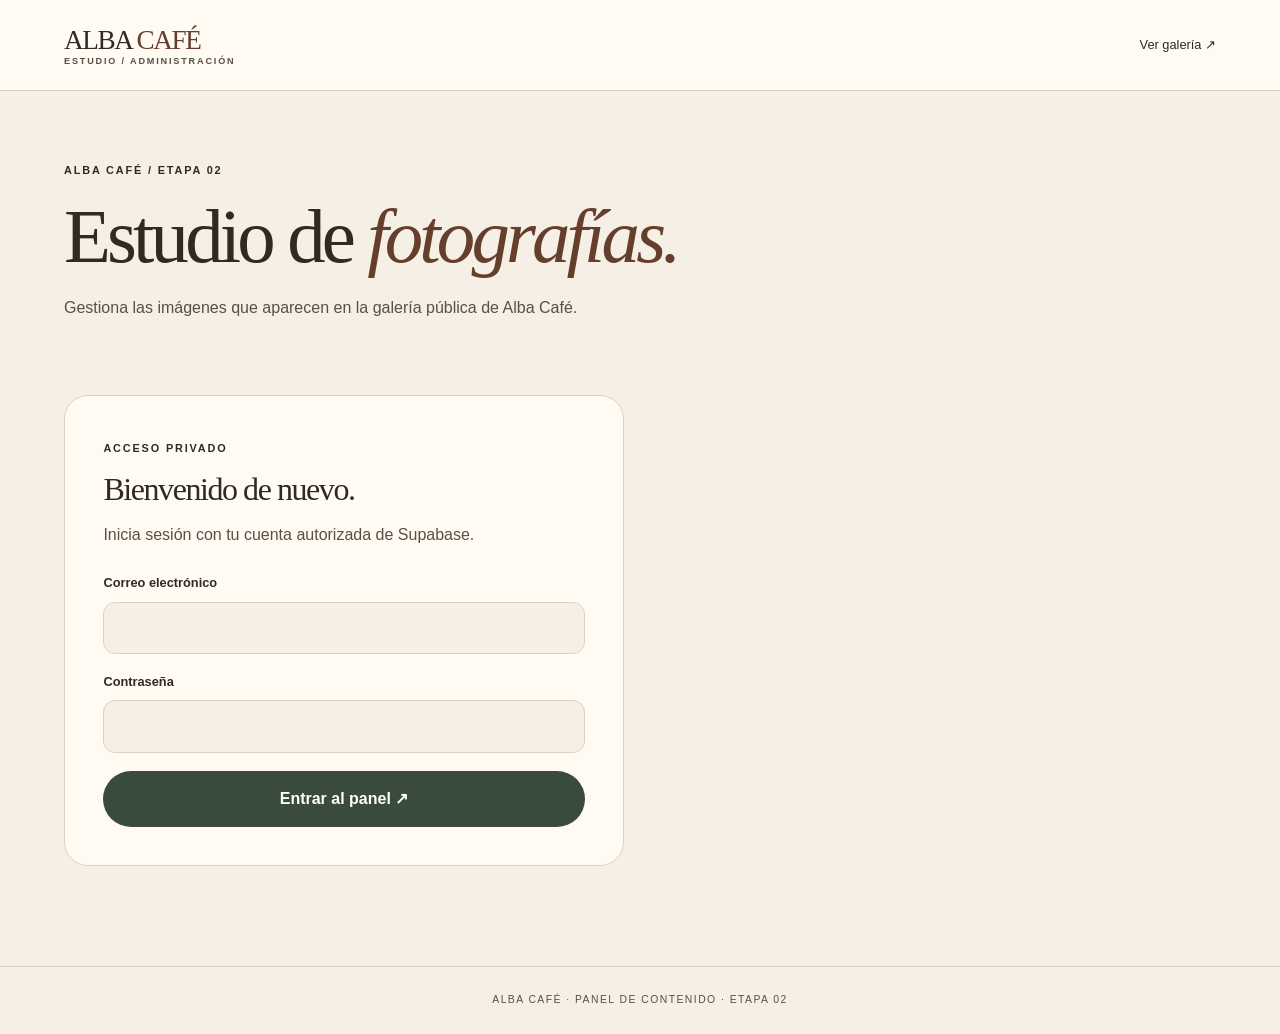
==== commit 81c26870: "Add files via upload" ====
--- a/admin.html
+++ b/admin.html
@@ -1,2126 +1,32 @@
+<!DOCTYPE html><html lang="es"><head><meta charset="UTF-8"><meta name="viewport" content="width=device-width,initial-scale=1"><meta name="robots" content="noindex,nofollow"><title>Administración | Alba Café</title><link rel="stylesheet" href="styles.css"><style>
+body{min-height:100vh}.admin-header{border-bottom:1px solid var(--line);background:var(--cream)}.admin-header-inner{min-height:90px;display:flex;justify-content:space-between;align-items:center;gap:20px}.admin-brand{text-decoration:none;font:1.7rem Georgia,serif;letter-spacing:-.05em}.admin-brand span{color:var(--brown)}.admin-brand small{display:block;font:600 .57rem Arial,sans-serif;letter-spacing:.2em;color:var(--muted)}.admin-header-actions{display:flex;gap:20px;align-items:center;font-size:.8rem}.admin-header-actions a{text-decoration:none}.admin-main{padding-block:65px 100px}.admin-heading{margin-bottom:40px}.admin-heading h1{font:400 clamp(2.7rem,6vw,5rem)/1.08 Georgia,serif;letter-spacing:-.05em;margin:14px 0}.admin-heading em{color:var(--brown)}.admin-heading p,.admin-panel>p{color:var(--muted)}.admin-panel{background:var(--cream);border:1px solid var(--line);border-radius:24px;padding:clamp(24px,3vw,40px)}.admin-panel h2{font-size:2rem;margin:12px 0}.login-panel{max-width:560px}.admin-panel form{display:grid;gap:18px;margin-top:25px}.admin-panel label{display:grid;gap:8px;font-size:.8rem;font-weight:700}.admin-panel input:not([type=file]),.admin-panel textarea,.admin-panel select{width:100%;padding:15px 16px;border:1px solid var(--line);border-radius:12px;background:var(--paper);color:var(--ink);font:inherit}.admin-primary{padding:15px 22px;background:var(--button-bg);color:var(--button-text);border:0;border-radius:100px;font-weight:700}.admin-primary:disabled{opacity:.5;cursor:wait}.admin-ghost{background:transparent;color:var(--ink);border:1px solid var(--line);padding:10px 15px;border-radius:100px}.admin-notice{min-height:1.5em;color:var(--brown);font-size:.87rem}.admin-columns{display:grid;grid-template-columns:minmax(0,1fr) minmax(0,1.2fr);gap:22px}.admin-stats{display:grid;grid-template-columns:repeat(2,1fr);gap:15px;margin-bottom:24px}.admin-stats>div{padding:23px;border:1px solid var(--line);border-radius:18px}.admin-stats span{display:block;color:var(--muted);font-size:.75rem}.admin-stats strong{display:block;margin-top:8px;font-size:1.35rem}.admin-drop{position:relative;padding:36px 20px;text-align:center;border:1px dashed var(--border-hover);border-radius:15px;background:var(--paper);cursor:pointer}.admin-drop span{font-size:1rem}.admin-drop small{font-weight:400;color:var(--muted)}.admin-drop input{position:absolute;inset:0;opacity:0;cursor:pointer;width:100%}.admin-preview{width:100%;max-height:240px;object-fit:cover;border-radius:14px}.admin-list-heading{display:flex;align-items:center;justify-content:space-between;gap:12px}.admin-photo-list{display:grid;gap:14px;margin-top:20px}.admin-photo{display:flex;align-items:center;gap:15px;padding:12px;border:1px solid var(--line);border-radius:15px}.admin-photo img{width:88px;height:78px;object-fit:cover;border-radius:9px}.admin-photo-text{flex:1;min-width:0}.admin-photo-text strong{display:block;overflow-wrap:anywhere}.admin-photo-text small{color:var(--muted)}.admin-delete{border:1px solid #a54e44;color:#a54e44;background:transparent;padding:9px 12px;border-radius:10px}.admin-footer{padding:25px;text-align:center;border-top:1px solid var(--line);font-size:.65rem;letter-spacing:.14em;color:var(--muted)}@media(max-width:800px){.admin-columns{grid-template-columns:1fr}}@media(max-width:500px){.admin-stats{grid-template-columns:1fr}.admin-photo{flex-wrap:wrap}.admin-header-actions{gap:8px}.admin-main{padding-block:35px 60px}}
 
-<!DOCTYPE html>
-<html lang="es">
-<head>
-<meta charset="UTF-8">
-<meta name="viewport" content="width=device-width, initial-scale=1">
-<meta name="theme-color" content="#f8f5ef">
-<title>Administración | Alba Café</title>
+.admin-check{display:flex!important;align-items:center;gap:10px}.admin-check input{width:18px;height:18px;accent-color:var(--brown)}.admin-photo-actions{display:flex;gap:7px;flex-wrap:wrap}.admin-photo-actions button{font-size:.75rem}.admin-edit{border:1px solid var(--line);color:var(--ink);background:transparent;padding:9px 12px;border-radius:10px}.admin-hidden-tag{font-size:.7rem;color:var(--muted);margin-left:6px}</style></head><body><header class="admin-header"><div class="wrap admin-header-inner"><a href="index.html#inicio" class="admin-brand">ALBA <span>CAFÉ</span><small>ESTUDIO / ADMINISTRACIÓN</small></a><div class="admin-header-actions"><a href="index.html#galeria" target="_blank" rel="noopener">Ver galería ↗</a><button id="logout" class="admin-ghost" hidden>Cerrar sesión</button></div></div></header><main class="wrap admin-main"><div class="admin-heading"><span class="eyebrow">Alba Café / Etapa 02</span><h1>Estudio de <em>fotografías.</em></h1><p>Gestiona las imágenes que aparecen en la galería pública de Alba Café.</p></div><p id="notice" class="admin-notice" role="status" aria-live="polite"></p><section id="login-section" class="admin-panel login-panel"><span class="eyebrow">Acceso privado</span><h2>Bienvenido de nuevo.</h2><p>Inicia sesión con tu cuenta autorizada de Supabase.</p><form id="login-form"><label>Correo electrónico<input id="email" type="email" autocomplete="username" required></label><label>Contraseña<input id="password" type="password" autocomplete="current-password" required></label><button class="admin-primary" type="submit">Entrar al panel ↗</button></form></section><div id="dashboard" hidden><div class="admin-stats"><div><span>Fotografías publicadas</span><strong id="photo-count">0</strong></div><div><span>Estado del sistema</span><strong>Conectado a Supabase</strong></div></div><div class="admin-columns"><section class="admin-panel"><span class="eyebrow">01 / Publicación</span><h2><span id="form-heading">Nueva fotografía</span></h2><p>Formatos JPG, PNG o WebP. Máximo 5 MB por imagen.</p><form id="upload-form"><label class="admin-drop" for="file"><span id="file-label">Seleccionar una fotografía</span><small>Desde tu teléfono o computadora</small><input id="file" type="file" accept="image/jpeg,image/png,image/webp"></label><img id="preview" class="admin-preview" alt="Vista previa" hidden><label>Título<input id="title" maxlength="100" placeholder="Ej. Latte de la mañana" required></label><label>Descripción (opcional)<textarea id="description" maxlength="400" rows="3" placeholder="Un momento para disfrutar…"></textarea></label><label>Categoría<select id="category"><option value="bebidas">Bebidas</option><option value="espacio">Nuestro espacio</option><option value="momentos">Momentos</option><option value="general">General</option></select></label><label class="admin-check"><input id="published" type="checkbox" checked> Visible en la galería pública</label><div id="editing-note" hidden class="admin-notice">Editando publicación existente. Deja la fotografía vacía para conservar la actual.</div><button id="cancel-edit" class="admin-ghost" type="button" hidden>Cancelar edición</button><button id="upload-button" class="admin-primary" type="submit">Guardar publicación ↗</button></form></section><section class="admin-panel"><div class="admin-list-heading"><div><span class="eyebrow">02 / Colección</span><h2>Fotografías publicadas</h2></div><button id="refresh" class="admin-ghost">Actualizar ↻</button></div><div id="photo-list" class="admin-photo-list"></div></section></div></div></main><footer class="admin-footer">ALBA CAFÉ · PANEL DE CONTENIDO · ETAPA 02</footer><script type="module">
+import { createClient } from 'https://esm.sh/@supabase/supabase-js@2.49.4';
+const supabase = createClient(
+  'https://pkiyretkafiqveocgsdq.supabase.co',
+  'sb_publishable_Rr9jMLMF2xbBb6j4pnye_w_Png2KjgU'
+);
+const BUCKET = 'alba-gallery';
+function photoUrl(path){ return supabase.storage.from(BUCKET).getPublicUrl(path).data.publicUrl; }
 
-<link rel="preconnect" href="https://fonts.googleapis.com">
-<link rel="preconnect" href="https://fonts.gstatic.com" crossorigin>
-<link href="https://fonts.googleapis.com/css2?family=DM+Sans:wght@400;500;600;700&family=Playfair+Display:wght@500;600;700&display=swap" rel="stylesheet">
 
-<script src="https://cdn.jsdelivr.net/npm/@supabase/supabase-js@2/dist/umd/supabase.min.js"></script>
+const $=id=>document.getElementById(id);
+const notice=$('notice'),login=$('login-section'),dashboard=$('dashboard'),logout=$('logout');
+let currentUser=null, editing=null, photoItems=[];
+function report(text){notice.textContent=text;}
+async function refreshAuth(){const {data:{user},error}=await supabase.auth.getUser();if(error&&error.name!=='AuthSessionMissingError')report('No se pudo verificar la sesión.');if(!user){currentUser=null;login.hidden=false;dashboard.hidden=true;logout.hidden=true;return;}const {data:membership,error:membershipError}=await supabase.from('alba_admins').select('user_id').eq('user_id',user.id).maybeSingle();if(membershipError||!membership){await supabase.auth.signOut();currentUser=null;login.hidden=false;dashboard.hidden=true;logout.hidden=true;report('Esta cuenta no tiene permiso para administrar Alba Café.');return;}currentUser=user;login.hidden=true;dashboard.hidden=false;logout.hidden=false;await loadPhotos();}
+$('login-form').addEventListener('submit',async e=>{e.preventDefault();const button=e.target.querySelector('button');button.disabled=true;report('Iniciando sesión…');const {error}=await supabase.auth.signInWithPassword({email:$('email').value.trim(),password:$('password').value});$('password').value='';button.disabled=false;if(error){report('No se pudo iniciar sesión. Verifica el correo y la contraseña.');return;}report('Sesión iniciada.');await refreshAuth();});
+logout.addEventListener('click',async()=>{await supabase.auth.signOut();report('Sesión cerrada.');await refreshAuth();});
+function resetPreview(){const preview=$('preview');if(preview.dataset.url){URL.revokeObjectURL(preview.dataset.url);delete preview.dataset.url;}preview.hidden=true;preview.removeAttribute('src');}
+$('file').addEventListener('change',()=>{const file=$('file').files[0];$('file-label').textContent=file?file.name:(editing?'Cambiar fotografía (opcional)':'Seleccionar una fotografía');resetPreview();if(file){const preview=$('preview');preview.dataset.url=URL.createObjectURL(file);preview.src=preview.dataset.url;preview.hidden=false;}});
+function cancelEdit(){editing=null;$('upload-form').reset();resetPreview();$('file-label').textContent='Seleccionar una fotografía';$('form-heading').textContent='Nueva fotografía';$('editing-note').hidden=true;$('cancel-edit').hidden=true;$('published').checked=true;}
+$('cancel-edit').addEventListener('click',cancelEdit);
+function editPhoto(item){editing=item;$('title').value=item.title||'';$('description').value=item.description||'';$('category').value=item.category||'general';$('published').checked=item.published!==false;$('file').value='';resetPreview();$('file-label').textContent='Cambiar fotografía (opcional)';$('form-heading').textContent='Editar fotografía';$('editing-note').hidden=false;$('cancel-edit').hidden=false;$('title').focus();$('upload-form').scrollIntoView({behavior:'smooth',block:'center'});report('Editando «'+item.title+'». Puedes cambiar la imagen, título, descripción y visibilidad.');}
+async function loadPhotos(){const list=$('photo-list');list.textContent='Cargando…';const {data,error}=await supabase.from('alba_gallery').select('id,title,description,category,image_path,created_at,published').order('created_at',{ascending:false});if(error){list.textContent='No se pudo consultar la galería.';report(error.message);return;}photoItems=data||[];$('photo-count').textContent=photoItems.filter(p=>p.published!==false).length;list.replaceChildren();if(!photoItems.length){list.textContent='Aún no hay fotografías. ¡Publica la primera!';return;}for(const item of photoItems){const row=document.createElement('div');row.className='admin-photo';const img=document.createElement('img');img.src=photoUrl(item.image_path);img.alt='';img.loading='lazy';const info=document.createElement('div');info.className='admin-photo-text';const title=document.createElement('strong');title.textContent=item.title;const subtitle=document.createElement('small');subtitle.textContent=(item.category||'general')+(item.published===false?' · Oculta':' · Publicada');info.append(title,subtitle);const actions=document.createElement('div');actions.className='admin-photo-actions';const edit=document.createElement('button');edit.type='button';edit.className='admin-edit';edit.textContent='Editar';edit.addEventListener('click',()=>editPhoto(item));const toggle=document.createElement('button');toggle.type='button';toggle.className='admin-edit';toggle.textContent=item.published===false?'Publicar':'Ocultar';toggle.addEventListener('click',async()=>{toggle.disabled=true;const {error}=await supabase.from('alba_gallery').update({published:item.published===false}).eq('id',item.id).select('id').single();if(error)report('No se pudo cambiar la visibilidad: '+error.message);else{report('Visibilidad actualizada.');await loadPhotos();}toggle.disabled=false;});const del=document.createElement('button');del.type='button';del.className='admin-delete';del.textContent='Eliminar';del.addEventListener('click',()=>removePhoto(item,del));actions.append(edit,toggle,del);row.append(img,info,actions);list.append(row);}}
+async function removePhoto(item,button){if(!confirm(`¿Eliminar definitivamente «${item.title}»?`))return;button.disabled=true;report('Eliminando publicación…');const {data,error}=await supabase.from('alba_gallery').delete().eq('id',item.id).select('id').single();if(error){report('No se pudo eliminar la publicación: '+error.message);button.disabled=false;return;}if(editing?.id===item.id)cancelEdit();if(item.image_path&&!/^https?:\/\//i.test(item.image_path)){const {error:storageError}=await supabase.storage.from(BUCKET).remove([item.image_path]);if(storageError)report('Publicación eliminada; no se pudo limpiar el archivo: '+storageError.message);else report('Publicación eliminada correctamente.');}else report('Publicación eliminada correctamente.');await loadPhotos();}
+$('upload-form').addEventListener('submit',async e=>{e.preventDefault();if(!currentUser)return;const file=$('file').files[0];if(!editing&&!file){report('Selecciona una fotografía.');return;}const allowed=['image/jpeg','image/png','image/webp'];if(file&&(!allowed.includes(file.type)||file.size>5*1024*1024)){report('Solo JPG, PNG o WebP de máximo 5 MB.');return;}const title=$('title').value.trim();if(!title){report('Escribe un título.');return;}const button=$('upload-button');button.disabled=true;report('Guardando publicación…');let newPath=null;try{if(file){const ext={'image/jpeg':'jpg','image/png':'png','image/webp':'webp'}[file.type];newPath=`${currentUser.id}/${crypto.randomUUID()}.${ext}`;const {error:uploadError}=await supabase.storage.from(BUCKET).upload(newPath,file,{contentType:file.type,upsert:false});if(uploadError)throw uploadError;}const payload={title,description:$('description').value.trim(),category:$('category').value,published:$('published').checked};if(newPath)payload.image_path=newPath;let error;if(editing){({error}=await supabase.from('alba_gallery').update(payload).eq('id',editing.id).select('id').single());}else{({error}=await supabase.from('alba_gallery').insert(payload).select('id').single());}if(error)throw error;const oldPath=editing?.image_path;const replaced=!!editing&&!!newPath;cancelEdit();report('Publicación guardada correctamente.');await loadPhotos();if(replaced&&oldPath&&!/^https?:\/\//i.test(oldPath)){const {error:cleanupError}=await supabase.storage.from(BUCKET).remove([oldPath]);if(cleanupError)report('Guardado correctamente, pero no se pudo borrar la fotografía anterior.');}}catch(error){if(newPath){const {error:cleanupError}=await supabase.storage.from(BUCKET).remove([newPath]);if(cleanupError)console.warn('No se pudo limpiar imagen nueva:',cleanupError);}report('No se pudo guardar: '+error.message);}finally{button.disabled=false;}});
+$('refresh').addEventListener('click',loadPhotos);
+refreshAuth();
 
-<style>
-:root {
-  --bg: #f8f5ef;
-  --surface: #ffffff;
-  --surface2: #f3efe8;
-  --text: #29251f;
-  --muted: #837a70;
-  --border: #e7e0d7;
-  --primary: #694b35;
-  --primary-hover: #503925;
-  --danger: #ad423c;
-  --success: #47795b;
-  --shadow: 0 12px 38px rgba(44,32,20,.055);
-  --radius: 18px;
-}
-
-[data-theme="dark"] {
-  --bg: #171614;
-  --surface: #22201d;
-  --surface2: #2c2925;
-  --text: #f4eee5;
-  --muted: #aaa096;
-  --border: #39342e;
-  --primary: #c7a17d;
-  --primary-hover: #d7b493;
-  --danger: #e17c75;
-  --success: #85b797;
-  --shadow: 0 12px 38px rgba(0,0,0,.12);
-}
-
-* {
-  box-sizing: border-box;
-}
-
-body {
-  margin: 0;
-  background: var(--bg);
-  color: var(--text);
-  font-family: "DM Sans", sans-serif;
-  font-size: 14px;
-  transition: background .2s, color .2s;
-}
-
-button, input, textarea, select {
-  font: inherit;
-}
-
-button {
-  cursor: pointer;
-}
-
-button:disabled {
-  opacity: .55;
-  cursor: not-allowed;
-}
-
-button:focus-visible,
-input:focus-visible,
-textarea:focus-visible,
-select:focus-visible {
-  outline: 3px solid var(--primary);
-  outline-offset: 2px;
-}
-
-a {
-  color: inherit;
-  text-decoration: none;
-}
-
-h1, h2, h3, p {
-  margin-top: 0;
-}
-
-.hidden {
-  display: none !important;
-}
-
-.serif {
-  font-family: "Playfair Display", serif;
-}
-
-.muted {
-  color: var(--muted);
-}
-
-.btn {
-  display: inline-flex;
-  align-items: center;
-  justify-content: center;
-  gap: 8px;
-  padding: 11px 17px;
-  border-radius: 10px;
-  border: 1px solid transparent;
-  font-weight: 600;
-  background: var(--primary);
-  color: #fff;
-  transition: .18s;
-}
-
-.btn:hover:not(:disabled) {
-  transform: translateY(-1px);
-  filter: brightness(.96);
-}
-
-.btn-secondary {
-  background: var(--surface);
-  color: var(--text);
-  border-color: var(--border);
-}
-
-.btn-danger {
-  background: var(--danger);
-  color: #fff;
-}
-
-.btn-ghost {
-  background: transparent;
-  border-color: var(--border);
-  color: var(--text);
-}
-
-.btn-small {
-  padding: 8px 12px;
-  font-size: 12px;
-}
-
-.btn-block {
-  width: 100%;
-}
-
-.icon-button {
-  width: 39px;
-  height: 39px;
-  border: 1px solid var(--border);
-  border-radius: 10px;
-  background: var(--surface);
-  color: var(--text);
-  font-size: 18px;
-}
-
-/* LOGIN */
-
-.login-screen {
-  min-height: 100vh;
-  display: grid;
-  grid-template-columns: 1fr 1fr;
-}
-
-.login-visual {
-  background:
-    linear-gradient(135deg,rgba(25,20,15,.66),rgba(25,20,15,.3)),
-    url("https://images.unsplash.com/photo-1442512595331-e89e73853f31?w=1200&q=85")
-    center/cover;
-  color: white;
-  padding: 60px;
-  display: flex;
-  flex-direction: column;
-  justify-content: space-between;
-}
-
-.brand {
-  display: flex;
-  align-items: center;
-  gap: 12px;
-  font-family: "Playfair Display",serif;
-  font-size: 25px;
-  font-weight: 600;
-}
-
-.brand-mark {
-  width: 42px;
-  height: 42px;
-  display: grid;
-  place-items: center;
-  border: 1px solid currentColor;
-  border-radius: 50%;
-  font-family: "DM Sans",sans-serif;
-  font-size: 12px;
-  letter-spacing: 1px;
-}
-
-.login-visual h2 {
-  font-size: clamp(35px,4vw,64px);
-  line-height: 1.12;
-  max-width: 600px;
-  margin-bottom: 20px;
-}
-
-.login-visual p {
-  color: #e6dfd5;
-  line-height: 1.8;
-}
-
-.login-content {
-  display: grid;
-  place-items: center;
-  padding: 40px 24px;
-}
-
-.login-card {
-  width: 100%;
-  max-width: 410px;
-}
-
-.eyebrow {
-  text-transform: uppercase;
-  letter-spacing: 2px;
-  font-size: 10px;
-  font-weight: 700;
-  color: var(--primary);
-}
-
-.login-card h1 {
-  font-size: 36px;
-  margin: 15px 0 10px;
-}
-
-.login-card > p {
-  line-height: 1.7;
-  margin-bottom: 32px;
-}
-
-.field {
-  margin-bottom: 19px;
-}
-
-.field label {
-  display: block;
-  font-weight: 600;
-  font-size: 12px;
-  margin-bottom: 9px;
-}
-
-.field input,
-.field textarea,
-.field select,
-.search-input {
-  width: 100%;
-  padding: 12px 14px;
-  border: 1px solid var(--border);
-  background: var(--surface);
-  color: var(--text);
-  border-radius: 10px;
-  outline: none;
-}
-
-.field textarea {
-  min-height: 105px;
-  resize: vertical;
-  line-height: 1.6;
-}
-
-.field input:focus,
-.field textarea:focus,
-.field select:focus,
-.search-input:focus {
-  border-color: var(--primary);
-}
-
-.login-footer {
-  margin-top: 24px;
-  text-align: center;
-  font-size: 12px;
-  color: var(--muted);
-}
-
-/* DASHBOARD */
-
-.dashboard {
-  min-height: 100vh;
-  display: flex;
-}
-
-.sidebar {
-  width: 255px;
-  flex-shrink: 0;
-  background: var(--surface);
-  border-right: 1px solid var(--border);
-  padding: 30px 18px;
-  display: flex;
-  flex-direction: column;
-  position: sticky;
-  top: 0;
-  height: 100vh;
-}
-
-.sidebar .brand {
-  padding: 0 12px 36px;
-}
-
-.sidebar-label {
-  font-size: 10px;
-  letter-spacing: 1.5px;
-  text-transform: uppercase;
-  color: var(--muted);
-  padding: 15px 12px;
-  font-weight: 700;
-}
-
-.nav-item {
-  display: flex;
-  gap: 12px;
-  align-items: center;
-  width: 100%;
-  padding: 13px;
-  border: 0;
-  border-radius: 10px;
-  background: transparent;
-  color: var(--muted);
-  text-align: left;
-  margin-bottom: 5px;
-}
-
-.nav-item:hover,
-.nav-item.active {
-  background: var(--surface2);
-  color: var(--primary);
-}
-
-.nav-icon {
-  width: 22px;
-  text-align: center;
-  font-size: 18px;
-}
-
-.sidebar-bottom {
-  margin-top: auto;
-  border-top: 1px solid var(--border);
-  padding-top: 18px;
-}
-
-.main {
-  flex: 1;
-  min-width: 0;
-}
-
-.topbar {
-  min-height: 77px;
-  padding: 18px 36px;
-  border-bottom: 1px solid var(--border);
-  background: var(--surface);
-  display: flex;
-  align-items: center;
-  justify-content: space-between;
-  gap: 16px;
-}
-
-.topbar-right {
-  display: flex;
-  align-items: center;
-  gap: 10px;
-}
-
-.user-avatar {
-  width: 38px;
-  height: 38px;
-  display: grid;
-  place-items: center;
-  background: var(--surface2);
-  border: 1px solid var(--border);
-  border-radius: 50%;
-  color: var(--primary);
-  font-weight: 700;
-}
-
-.content {
-  max-width: 1440px;
-  margin: auto;
-  padding: 36px;
-}
-
-.page-header {
-  display: flex;
-  align-items: end;
-  justify-content: space-between;
-  gap: 20px;
-  margin-bottom: 30px;
-}
-
-.page-header h1 {
-  font-size: 35px;
-  margin: 8px 0;
-}
-
-.page-header p {
-  color: var(--muted);
-  margin: 0;
-}
-
-.stats {
-  display: grid;
-  grid-template-columns: repeat(3,minmax(0,1fr));
-  gap: 18px;
-  margin-bottom: 30px;
-}
-
-.stat-card {
-  background: var(--surface);
-  border: 1px solid var(--border);
-  padding: 24px;
-  border-radius: var(--radius);
-  box-shadow: var(--shadow);
-}
-
-.stat-label {
-  font-size: 12px;
-  color: var(--muted);
-}
-
-.stat-number {
-  font-size: 34px;
-  font-weight: 700;
-  margin: 12px 0 0;
-}
-
-.panel {
-  background: var(--surface);
-  border: 1px solid var(--border);
-  border-radius: var(--radius);
-  box-shadow: var(--shadow);
-  overflow: hidden;
-}
-
-.panel-header {
-  padding: 22px 24px;
-  border-bottom: 1px solid var(--border);
-  display: flex;
-  align-items: center;
-  justify-content: space-between;
-  gap: 14px;
-}
-
-.panel-header h2 {
-  font-size: 18px;
-  margin: 0;
-}
-
-.toolbar {
-  display: flex;
-  flex-wrap: wrap;
-  gap: 12px;
-  padding: 20px 24px;
-  border-bottom: 1px solid var(--border);
-}
-
-.toolbar .search-input {
-  flex: 1;
-  min-width: 180px;
-}
-
-.toolbar select {
-  border: 1px solid var(--border);
-  background: var(--surface);
-  color: var(--text);
-  border-radius: 10px;
-  padding: 11px;
-}
-
-.gallery-grid {
-  display: grid;
-  grid-template-columns: repeat(3,minmax(0,1fr));
-  gap: 20px;
-  padding: 24px;
-}
-
-.photo-card {
-  min-width: 0;
-  border: 1px solid var(--border);
-  border-radius: 14px;
-  overflow: hidden;
-  background: var(--surface);
-}
-
-.photo-cover {
-  aspect-ratio: 4/3;
-  background: var(--surface2);
-  position: relative;
-}
-
-.photo-cover img {
-  width: 100%;
-  height: 100%;
-  object-fit: cover;
-}
-
-.photo-status {
-  position: absolute;
-  top: 12px;
-  left: 12px;
-  padding: 6px 10px;
-  border-radius: 30px;
-  background: #fff;
-  color: #38714b;
-  font-size: 10px;
-  font-weight: 700;
-}
-
-.photo-status.draft {
-  color: #8c6540;
-}
-
-.photo-body {
-  padding: 17px;
-}
-
-.photo-body h3 {
-  font-size: 16px;
-  margin-bottom: 7px;
-  overflow-wrap: anywhere;
-}
-
-.photo-description {
-  color: var(--muted);
-  line-height: 1.6;
-  font-size: 12px;
-  min-height: 38px;
-  overflow-wrap: anywhere;
-}
-
-.photo-meta {
-  color: var(--muted);
-  font-size: 11px;
-  margin: 14px 0;
-}
-
-.photo-actions {
-  display: flex;
-  flex-wrap: wrap;
-  gap: 7px;
-  padding-top: 13px;
-  border-top: 1px solid var(--border);
-}
-
-.empty {
-  padding: 75px 20px;
-  text-align: center;
-  color: var(--muted);
-}
-
-.empty-icon {
-  font-size: 45px;
-  margin-bottom: 14px;
-}
-
-.empty h3 {
-  color: var(--text);
-}
-
-/* MODAL */
-
-.modal-backdrop {
-  position: fixed;
-  inset: 0;
-  background: rgba(15,12,9,.65);
-  z-index: 100;
-  display: grid;
-  place-items: center;
-  padding: 18px;
-  overflow-y: auto;
-}
-
-.modal {
-  width: 100%;
-  max-width: 650px;
-  max-height: calc(100vh - 36px);
-  overflow-y: auto;
-  background: var(--surface);
-  border: 1px solid var(--border);
-  border-radius: 20px;
-  box-shadow: 0 30px 100px rgba(0,0,0,.2);
-}
-
-.modal-head {
-  padding: 24px 28px;
-  border-bottom: 1px solid var(--border);
-  display: flex;
-  align-items: center;
-  justify-content: space-between;
-}
-
-.modal-head h2 {
-  margin: 0;
-  font-size: 23px;
-}
-
-.modal-content {
-  padding: 26px 28px;
-}
-
-.modal-footer {
-  padding: 18px 28px;
-  border-top: 1px solid var(--border);
-  display: flex;
-  justify-content: flex-end;
-  gap: 10px;
-}
-
-.upload-zone {
-  position: relative;
-  border: 2px dashed var(--border);
-  border-radius: 14px;
-  background: var(--surface2);
-  padding: 35px 15px;
-  text-align: center;
-  cursor: pointer;
-  margin-bottom: 22px;
-}
-
-.upload-zone:hover {
-  border-color: var(--primary);
-}
-
-.upload-zone input {
-  position: absolute;
-  inset: 0;
-  width: 100%;
-  height: 100%;
-  opacity: 0;
-  cursor: pointer;
-}
-
-.upload-zone strong {
-  display: block;
-  margin: 10px 0;
-}
-
-.upload-zone small {
-  color: var(--muted);
-}
-
-.preview {
-  width: 100%;
-  max-height: 270px;
-  object-fit: contain;
-  border-radius: 12px;
-  margin-bottom: 15px;
-  background: var(--surface2);
-}
-
-.current-photo {
-  margin-bottom: 16px;
-}
-
-.current-photo img {
-  width: 100%;
-  max-height: 210px;
-  object-fit: contain;
-  border-radius: 12px;
-  background: var(--surface2);
-}
-
-.current-photo p {
-  margin: 9px 0;
-  font-size: 12px;
-  color: var(--muted);
-}
-
-.checkbox-row {
-  display: flex;
-  align-items: center;
-  gap: 10px;
-  padding: 12px 0;
-}
-
-.checkbox-row input {
-  width: 18px;
-  height: 18px;
-  accent-color: var(--primary);
-}
-
-.toast-container {
-  position: fixed;
-  right: 22px;
-  bottom: 22px;
-  z-index: 200;
-  display: grid;
-  gap: 10px;
-}
-
-.toast {
-  max-width: 360px;
-  padding: 15px 20px;
-  border-radius: 12px;
-  background: #29251f;
-  color: white;
-  box-shadow: 0 12px 30px rgba(0,0,0,.2);
-  font-size: 13px;
-}
-
-.toast.error {
-  background: #a53d38;
-}
-
-.mobile-menu {
-  display: none;
-}
-
-@media(max-width:1050px) {
-  .gallery-grid {
-    grid-template-columns: repeat(2,minmax(0,1fr));
-  }
-}
-
-@media(max-width:760px) {
-  .login-screen {
-    grid-template-columns: 1fr;
-  }
-
-  .login-visual {
-    display: none;
-  }
-
-  .login-content {
-    min-height: 100vh;
-  }
-
-  .sidebar {
-    display: none;
-  }
-
-  .topbar {
-    padding: 15px 18px;
-  }
-
-  .content {
-    padding: 24px 16px;
-  }
-
-  .page-header {
-    align-items: flex-start;
-    flex-direction: column;
-  }
-
-  .page-header h1 {
-    font-size: 30px;
-  }
-
-  .stats {
-    gap: 9px;
-  }
-
-  .stat-card {
-    padding: 15px;
-  }
-
-  .stat-number {
-    font-size: 25px;
-  }
-
-  .stat-label {
-    font-size: 10px;
-  }
-
-  .gallery-grid {
-    grid-template-columns: 1fr;
-    padding: 15px;
-  }
-
-  .toolbar {
-    padding: 15px;
-  }
-
-  .modal-content,
-  .modal-head,
-  .modal-footer {
-    padding: 18px;
-  }
-
-  .mobile-menu {
-    display: inline-flex;
-  }
-}
-
-@media(min-width:550px) and (max-width:760px) {
-  .gallery-grid {
-    grid-template-columns: repeat(2,minmax(0,1fr));
-  }
-}
-</style>
-</head>
-
-<body>
-
-<!-- LOGIN -->
-
-<section id="loginScreen" class="login-screen hidden">
-
-  <div class="login-visual">
-    <div class="brand">
-      <span class="brand-mark">AC</span>
-      Alba Café
-    </div>
-
-    <div>
-      <h2 class="serif">Cada detalle cuenta una historia.</h2>
-      <p>
-        Un espacio privado para administrar
-        las fotografías y momentos de Alba Café.
-      </p>
-    </div>
-
-    <small>ALBA CAFÉ · ADMINISTRACIÓN</small>
-  </div>
-
-  <div class="login-content">
-    <div class="login-card">
-      <div class="eyebrow">Panel privado</div>
-
-      <h1 class="serif">Bienvenido.</h1>
-
-      <p class="muted">
-        Inicia sesión con tu cuenta autorizada
-        para administrar la galería.
-      </p>
-
-      <form id="loginForm">
-
-        <div class="field">
-          <label for="email">Correo electrónico</label>
-          <input
-            id="email"
-            type="email"
-            autocomplete="username"
-            required
-            placeholder="correo@ejemplo.com">
-        </div>
-
-        <div class="field">
-          <label for="password">Contraseña</label>
-          <input
-            id="password"
-            type="password"
-            autocomplete="current-password"
-            required
-            placeholder="Tu contraseña">
-        </div>
-
-        <button
-          id="loginBtn"
-          class="btn btn-block"
-          type="submit">
-          Iniciar sesión
-        </button>
-
-      </form>
-
-      <div class="login-footer">
-        Acceso exclusivo para administradores autorizados.
-      </div>
-    </div>
-  </div>
-</section>
-
-<!-- DASHBOARD -->
-
-<div id="dashboard" class="dashboard hidden">
-
-  <aside class="sidebar">
-    <div class="brand">
-      <span class="brand-mark">AC</span>
-      Alba Café
-    </div>
-
-    <div class="sidebar-label">Administración</div>
-
-    <button class="nav-item active" id="navGallery">
-      <span class="nav-icon">▦</span>
-      Galería
-    </button>
-
-    <button class="nav-item" id="navNew">
-      <span class="nav-icon">＋</span>
-      Nueva publicación
-    </button>
-
-    <div class="sidebar-label">Enlaces</div>
-
-    <a class="nav-item" href="./index.html" target="_blank" rel="noopener">
-      <span class="nav-icon">↗</span>
-      Ver sitio web
-    </a>
-
-    <div class="sidebar-bottom">
-      <button class="nav-item" id="sidebarTheme">
-        <span class="nav-icon">◐</span>
-        Cambiar apariencia
-      </button>
-
-      <button class="nav-item" id="logoutBtn">
-        <span class="nav-icon">⇥</span>
-        Cerrar sesión
-      </button>
-    </div>
-  </aside>
-
-  <main class="main">
-
-    <header class="topbar">
-
-      <div>
-        <strong>Alba Café</strong>
-        <div class="muted" style="font-size:11px">
-          Panel administrativo
-        </div>
-      </div>
-
-      <div class="topbar-right">
-
-        <button
-          id="themeBtn"
-          class="icon-button"
-          title="Cambiar tema"
-          aria-label="Cambiar tema">
-          ◐
-        </button>
-
-        <div class="user-avatar">AC</div>
-
-        <button
-          id="topLogoutBtn"
-          class="btn btn-secondary btn-small">
-          Salir
-        </button>
-
-      </div>
-    </header>
-
-    <div class="content">
-
-      <div class="page-header">
-
-        <div>
-          <div class="eyebrow">Contenido del sitio</div>
-          <h1 class="serif">Galería de fotografías</h1>
-          <p>
-            Organiza, publica y edita las imágenes
-            que aparecen en tu sitio web.
-          </p>
-        </div>
-
-        <button id="newPhotoBtn" class="btn">
-          ＋ Nueva publicación
-        </button>
-
-      </div>
-
-      <div class="stats">
-
-        <div class="stat-card">
-          <div class="stat-label">Total de fotografías</div>
-          <div class="stat-number" id="statTotal">0</div>
-        </div>
-
-        <div class="stat-card">
-          <div class="stat-label">Publicadas</div>
-          <div class="stat-number" id="statPublished">0</div>
-        </div>
-
-        <div class="stat-card">
-          <div class="stat-label">Ocultas</div>
-          <div class="stat-number" id="statHidden">0</div>
-        </div>
-
-      </div>
-
-      <section class="panel">
-
-        <div class="panel-header">
-          <h2>Publicaciones</h2>
-
-          <button
-            id="refreshBtn"
-            class="btn btn-secondary btn-small">
-            ↻ Actualizar
-          </button>
-        </div>
-
-        <div class="toolbar">
-
-          <input
-            id="searchInput"
-            class="search-input"
-            type="search"
-            placeholder="Buscar por título o descripción...">
-
-          <select id="statusFilter" aria-label="Filtrar estado">
-            <option value="all">Todos los estados</option>
-            <option value="published">Publicadas</option>
-            <option value="hidden">Ocultas</option>
-          </select>
-
-          <select id="categoryFilter" aria-label="Filtrar categoría">
-            <option value="all">Todas las categorías</option>
-            <option value="general">General</option>
-            <option value="bebidas">Bebidas</option>
-            <option value="alimentos">Alimentos</option>
-            <option value="ambiente">Ambiente</option>
-            <option value="eventos">Eventos</option>
-          </select>
-
-        </div>
-
-        <div id="galleryGrid" class="gallery-grid"></div>
-
-        <div id="emptyState" class="empty hidden">
-          <div class="empty-icon">▧</div>
-          <h3>No hay publicaciones para mostrar</h3>
-          <p>
-            Agrega una fotografía o modifica los filtros.
-          </p>
-        </div>
-
-      </section>
-
-    </div>
-
-  </main>
-
-</div>
-
-<!-- MODAL EDITAR / CREAR -->
-
-<div
-  id="photoModal"
-  class="modal-backdrop hidden"
-  role="dialog"
-  aria-modal="true"
-  aria-labelledby="modalTitle">
-
-  <div class="modal">
-
-    <div class="modal-head">
-      <h2 id="modalTitle" class="serif">
-        Nueva publicación
-      </h2>
-
-      <button
-        id="closeModalBtn"
-        class="icon-button"
-        type="button"
-        aria-label="Cerrar">
-        ×
-      </button>
-    </div>
-
-    <form id="photoForm">
-
-      <div class="modal-content">
-
-        <div id="currentPhoto" class="current-photo hidden">
-          <img id="currentPhotoImg" alt="Fotografía actual">
-          <p>
-            Fotografía actual. Puedes conservarla
-            o seleccionar otra para reemplazarla.
-          </p>
-        </div>
-
-        <div class="upload-zone">
-          <div style="font-size:31px">↑</div>
-          <strong id="uploadLabel">
-            Seleccionar fotografía
-          </strong>
-          <small>
-            JPG, PNG o WebP · Máximo 5 MB
-          </small>
-
-          <input
-            id="photoFile"
-            type="file"
-            accept="image/jpeg,image/png,image/webp">
-        </div>
-
-        <img
-          id="imagePreview"
-          class="preview hidden"
-          alt="Vista previa de nueva fotografía">
-
-        <div class="field">
-          <label for="photoTitle">
-            Título de la publicación *
-          </label>
-          <input
-            id="photoTitle"
-            maxlength="120"
-            required
-            placeholder="Ej. Nuestro cappuccino artesanal">
-        </div>
-
-        <div class="field">
-          <label for="photoDescription">
-            Descripción
-          </label>
-          <textarea
-            id="photoDescription"
-            maxlength="1000"
-            placeholder="Describe la fotografía..."></textarea>
-        </div>
-
-        <div class="field">
-          <label for="photoCategory">
-            Categoría
-          </label>
-
-          <select id="photoCategory">
-            <option value="general">General</option>
-            <option value="bebidas">Bebidas</option>
-            <option value="alimentos">Alimentos</option>
-            <option value="ambiente">Ambiente</option>
-            <option value="eventos">Eventos</option>
-          </select>
-        </div>
-
-        <label class="checkbox-row">
-          <input
-            id="photoPublished"
-            type="checkbox"
-            checked>
-
-          <span>
-            <strong>Publicar en el sitio web</strong>
-            <span class="muted" style="display:block;font-size:11px;margin-top:4px">
-              Desactiva esta opción para ocultar la publicación.
-            </span>
-          </span>
-        </label>
-
-      </div>
-
-      <div class="modal-footer">
-
-        <button
-          id="cancelModalBtn"
-          type="button"
-          class="btn btn-secondary">
-          Cancelar
-        </button>
-
-        <button
-          id="savePhotoBtn"
-          type="submit"
-          class="btn">
-          Guardar publicación
-        </button>
-
-      </div>
-
-    </form>
-
-  </div>
-</div>
-
-<!-- CONFIRMAR ELIMINACIÓN -->
-
-<div
-  id="deleteModal"
-  class="modal-backdrop hidden"
-  role="dialog"
-  aria-modal="true"
-  aria-labelledby="deleteTitle">
-
-  <div class="modal" style="max-width:440px">
-
-    <div class="modal-head">
-      <h2 id="deleteTitle" class="serif">
-        Eliminar publicación
-      </h2>
-    </div>
-
-    <div class="modal-content">
-      <p>
-        ¿Seguro que deseas eliminar
-        <strong id="deletePhotoName"></strong>?
-      </p>
-
-      <p class="muted">
-        La publicación desaparecerá de la galería.
-        Esta acción no se puede deshacer.
-      </p>
-    </div>
-
-    <div class="modal-footer">
-
-      <button
-        id="cancelDeleteBtn"
-        class="btn btn-secondary"
-        type="button">
-        Cancelar
-      </button>
-
-      <button
-        id="confirmDeleteBtn"
-        class="btn btn-danger"
-        type="button">
-        Sí, eliminar
-      </button>
-
-    </div>
-
-  </div>
-</div>
-
-<div id="toastContainer" class="toast-container" aria-live="polite"></div>
-
-<script>
-"use strict";
-
-/* CONFIGURACIÓN SUPABASE */
-
-const SUPABASE_URL =
-  "https://pkiyretkafiqveocgsdq.supabase.co";
-
-const SUPABASE_KEY =
-  "sb_publishable_Rr9jMLMF2xbBb6j4pnye_w_Png2KjgU";
-
-const TABLE = "alba_gallery";
-const BUCKET = "alba-gallery";
-
-const db = window.supabase.createClient(
-  SUPABASE_URL,
-  SUPABASE_KEY
-);
-
-/* ESTADO */
-
-let photos = [];
-let editingId = null;
-let deletingId = null;
-let previewUrl = null;
-let busy = false;
-
-const $ = id => document.getElementById(id);
-
-const loginScreen = $("loginScreen");
-const dashboard = $("dashboard");
-const galleryGrid = $("galleryGrid");
-
-/* UTILIDADES */
-
-function notify(message, error = false) {
-  const element = document.createElement("div");
-  element.className = "toast" + (error ? " error" : "");
-  element.textContent = message;
-
-  $("toastContainer").appendChild(element);
-
-  setTimeout(() => element.remove(), 4500);
-}
-
-function setBusy(value) {
-  busy = value;
-
-  $("savePhotoBtn").disabled = value;
-  $("confirmDeleteBtn").disabled = value;
-  $("loginBtn").disabled = value;
-
-  $("savePhotoBtn").textContent =
-    value ? "Guardando..." : "Guardar publicación";
-
-  $("confirmDeleteBtn").textContent =
-    value ? "Eliminando..." : "Sí, eliminar";
-}
-
-function formatDate(value) {
-  if (!value) return "";
-
-  return new Date(value).toLocaleDateString(
-    "es-MX",
-    {
-      year: "numeric",
-      month: "short",
-      day: "numeric"
-    }
-  );
-}
-
-function escapeHTML(value) {
-  return String(value ?? "").replace(
-    /[&<>"']/g,
-    char => ({
-      "&": "&amp;",
-      "<": "&lt;",
-      ">": "&gt;",
-      '"': "&quot;",
-      "'": "&#39;"
-    })[char]
-  );
-}
-
-function getPhotoURL(path) {
-  if (!path) return "";
-
-  if (/^https?:\/\//i.test(path)) {
-    return path;
-  }
-
-  const { data } = db.storage
-    .from(BUCKET)
-    .getPublicUrl(path);
-
-  return data.publicUrl;
-}
-
-function photoById(id) {
-  return photos.find(photo => photo.id === id);
-}
-
-function isManagedStoragePath(path) {
-  return Boolean(
-    path &&
-    !/^https?:\/\//i.test(path)
-  );
-}
-
-function createFilePath(file) {
-  const ext = file.name.split(".").pop().toLowerCase();
-
-  return crypto.randomUUID() + "." + ext;
-}
-
-function validateFile(file) {
-  if (!file) return;
-
-  const allowed = [
-    "image/jpeg",
-    "image/png",
-    "image/webp"
-  ];
-
-  if (!allowed.includes(file.type)) {
-    throw new Error(
-      "Solo se permiten imágenes JPG, PNG o WebP."
-    );
-  }
-
-  if (file.size > 5 * 1024 * 1024) {
-    throw new Error(
-      "La imagen no puede superar los 5 MB."
-    );
-  }
-}
-
-/* TEMA */
-
-function applyTheme(theme) {
-  document.documentElement.dataset.theme = theme;
-  localStorage.setItem("alba-admin-theme", theme);
-}
-
-function toggleTheme() {
-  const current =
-    document.documentElement.dataset.theme;
-
-  applyTheme(current === "dark" ? "light" : "dark");
-}
-
-applyTheme(
-  localStorage.getItem("alba-admin-theme") || "light"
-);
-
-$("themeBtn").addEventListener("click", toggleTheme);
-$("sidebarTheme").addEventListener("click", toggleTheme);
-
-/* AUTENTICACIÓN */
-
-async function checkAdmin() {
-  const { data: userData, error: userError } =
-    await db.auth.getUser();
-
-  if (userError || !userData.user) {
-    return false;
-  }
-
-  const { data, error } = await db
-    .from("alba_admins")
-    .select("user_id")
-    .eq("user_id", userData.user.id)
-    .maybeSingle();
-
-  if (error) {
-    throw error;
-  }
-
-  return Boolean(data);
-}
-
-async function showDashboard() {
-  loginScreen.classList.add("hidden");
-  dashboard.classList.remove("hidden");
-
-  await loadPhotos();
-}
-
-function showLogin() {
-  dashboard.classList.add("hidden");
-  loginScreen.classList.remove("hidden");
-}
-
-async function initialize() {
-  try {
-    const admin = await checkAdmin();
-
-    if (admin) {
-      await showDashboard();
-    } else {
-      await db.auth.signOut();
-      showLogin();
-    }
-  } catch (error) {
-    console.error(error);
-    showLogin();
-    notify(
-      "No se pudo verificar la cuenta administradora.",
-      true
-    );
-  }
-}
-
-$("loginForm").addEventListener(
-  "submit",
-  async event => {
-    event.preventDefault();
-
-    if (busy) return;
-
-    setBusy(true);
-
-    try {
-      const email = $("email").value.trim();
-      const password = $("password").value;
-
-      const { error } =
-        await db.auth.signInWithPassword({
-          email,
-          password
-        });
-
-      if (error) throw error;
-
-      const admin = await checkAdmin();
-
-      if (!admin) {
-        await db.auth.signOut();
-
-        throw new Error(
-          "Esta cuenta no tiene permisos de administrador."
-        );
-      }
-
-      $("password").value = "";
-
-      await showDashboard();
-
-      notify("Sesión iniciada correctamente.");
-
-    } catch (error) {
-      notify(error.message, true);
-    } finally {
-      setBusy(false);
-    }
-  }
-);
-
-async function logout() {
-  await db.auth.signOut();
-  showLogin();
-  notify("Sesión cerrada.");
-}
-
-$("logoutBtn").addEventListener("click", logout);
-$("topLogoutBtn").addEventListener("click", logout);
-
-/* CARGAR FOTOGRAFÍAS */
-
-async function loadPhotos() {
-  galleryGrid.innerHTML = "";
-
-  const { data, error } = await db
-    .from(TABLE)
-    .select("*")
-    .order("created_at", {
-      ascending: false
-    });
-
-  if (error) {
-    notify(
-      "Error al cargar fotografías: " + error.message,
-      true
-    );
-    return;
-  }
-
-  photos = data || [];
-
-  renderPhotos();
-}
-
-function updateStats() {
-  const published = photos.filter(
-    photo => photo.published !== false
-  ).length;
-
-  $("statTotal").textContent = photos.length;
-  $("statPublished").textContent = published;
-  $("statHidden").textContent =
-    photos.length - published;
-}
-
-function renderPhotos() {
-  updateStats();
-
-  const search = $("searchInput")
-    .value
-    .trim()
-    .toLowerCase();
-
-  const status = $("statusFilter").value;
-  const category = $("categoryFilter").value;
-
-  const filtered = photos.filter(photo => {
-    const text = [
-      photo.title,
-      photo.description,
-      photo.category
-    ].join(" ").toLowerCase();
-
-    const matchesSearch = text.includes(search);
-
-    const isPublished = photo.published !== false;
-
-    const matchesStatus =
-      status === "all" ||
-      (status === "published" && isPublished) ||
-      (status === "hidden" && !isPublished);
-
-    const matchesCategory =
-      category === "all" ||
-      photo.category === category;
-
-    return (
-      matchesSearch &&
-      matchesStatus &&
-      matchesCategory
-    );
-  });
-
-  $("emptyState").classList.toggle(
-    "hidden",
-    filtered.length > 0
-  );
-
-  galleryGrid.innerHTML = filtered.map(photo => {
-    const published = photo.published !== false;
-    const image = escapeHTML(
-      getPhotoURL(photo.image_path)
-    );
-
-    return `
-      <article class="photo-card">
-
-        <div class="photo-cover">
-          <img
-            src="${image}"
-            alt="${escapeHTML(photo.title)}"
-            loading="lazy">
-
-          <span class="photo-status ${published ? "" : "draft"}">
-            ${published ? "● Publicada" : "● Oculta"}
-          </span>
-        </div>
-
-        <div class="photo-body">
-
-          <h3>${escapeHTML(photo.title)}</h3>
-
-          <div class="photo-description">
-            ${escapeHTML(
-              photo.description || "Sin descripción"
-            )}
-          </div>
-
-          <div class="photo-meta">
-            ${escapeHTML(photo.category || "general")}
-            ·
-            ${formatDate(photo.created_at)}
-          </div>
-
-          <div class="photo-actions">
-
-            <button
-              class="btn btn-secondary btn-small"
-              data-action="edit"
-              data-id="${photo.id}">
-              ✎ Editar
-            </button>
-
-            <button
-              class="btn btn-secondary btn-small"
-              data-action="toggle"
-              data-id="${photo.id}">
-              ${published ? "◉ Ocultar" : "◉ Publicar"}
-            </button>
-
-            <button
-              class="btn btn-ghost btn-small"
-              data-action="delete"
-              data-id="${photo.id}">
-              Eliminar
-            </button>
-
-          </div>
-
-        </div>
-
-      </article>
-    `;
-  }).join("");
-}
-
-/* EVENTOS DE TARJETAS */
-
-galleryGrid.addEventListener(
-  "click",
-  async event => {
-    const button = event.target.closest(
-      "button[data-action]"
-    );
-
-    if (!button || busy) return;
-
-    const id = button.dataset.id;
-    const action = button.dataset.action;
-
-    if (action === "edit") {
-      openEditor(id);
-    }
-
-    if (action === "toggle") {
-      await togglePublished(id);
-    }
-
-    if (action === "delete") {
-      openDelete(id);
-    }
-  }
-);
-
-$("searchInput").addEventListener(
-  "input",
-  renderPhotos
-);
-
-$("statusFilter").addEventListener(
-  "change",
-  renderPhotos
-);
-
-$("categoryFilter").addEventListener(
-  "change",
-  renderPhotos
-);
-
-$("refreshBtn").addEventListener(
-  "click",
-  loadPhotos
-);
-
-/* EDITOR */
-
-function clearPreview() {
-  if (previewUrl) {
-    URL.revokeObjectURL(previewUrl);
-    previewUrl = null;
-  }
-
-  $("imagePreview").classList.add("hidden");
-  $("imagePreview").removeAttribute("src");
-}
-
-function openEditor(id = null) {
-  editingId = id;
-
-  $("photoForm").reset();
-  $("photoFile").value = "";
-  clearPreview();
-
-  const photo = id ? photoById(id) : null;
-
-  if (id && !photo) {
-    notify("Publicación no encontrada.", true);
-    return;
-  }
-
-  $("modalTitle").textContent = photo
-    ? "Editar publicación"
-    : "Nueva publicación";
-
-  $("uploadLabel").textContent = photo
-    ? "Cambiar fotografía"
-    : "Seleccionar fotografía";
-
-  $("currentPhoto").classList.toggle(
-    "hidden",
-    !photo
-  );
-
-  if (photo) {
-    $("currentPhotoImg").src =
-      getPhotoURL(photo.image_path);
-
-    $("photoTitle").value = photo.title || "";
-
-    $("photoDescription").value =
-      photo.description || "";
-
-    $("photoCategory").value =
-      photo.category || "general";
-
-    $("photoPublished").checked =
-      photo.published !== false;
-
-  } else {
-    $("photoPublished").checked = true;
-  }
-
-  $("photoModal").classList.remove("hidden");
-  $("photoTitle").focus();
-}
-
-function closeEditor() {
-  if (busy) return;
-
-  $("photoModal").classList.add("hidden");
-  clearPreview();
-  editingId = null;
-}
-
-$("newPhotoBtn").addEventListener(
-  "click",
-  () => openEditor()
-);
-
-$("navNew").addEventListener(
-  "click",
-  () => openEditor()
-);
-
-$("closeModalBtn").addEventListener(
-  "click",
-  closeEditor
-);
-
-$("cancelModalBtn").addEventListener(
-  "click",
-  closeEditor
-);
-
-$("photoModal").addEventListener(
-  "click",
-  event => {
-    if (event.target === $("photoModal")) {
-      closeEditor();
-    }
-  }
-);
-
-/* VISTA PREVIA */
-
-$("photoFile").addEventListener(
-  "change",
-  event => {
-    clearPreview();
-
-    const file = event.target.files[0];
-
-    if (!file) return;
-
-    try {
-      validateFile(file);
-
-      previewUrl = URL.createObjectURL(file);
-
-      $("imagePreview").src = previewUrl;
-      $("imagePreview").classList.remove("hidden");
-
-      $("uploadLabel").textContent =
-        file.name;
-
-    } catch (error) {
-      event.target.value = "";
-      notify(error.message, true);
-    }
-  }
-);
-
-/* SUBIR IMAGEN */
-
-async function uploadImage(file) {
-  validateFile(file);
-
-  const path = createFilePath(file);
-
-  const { error } = await db.storage
-    .from(BUCKET)
-    .upload(path, file, {
-      contentType: file.type,
-      cacheControl: "3600",
-      upsert: false
-    });
-
-  if (error) throw error;
-
-  return path;
-}
-
-async function removeImage(path) {
-  if (!isManagedStoragePath(path)) {
-    return;
-  }
-
-  const { error } = await db.storage
-    .from(BUCKET)
-    .remove([path]);
-
-  if (error) throw error;
-}
-
-/* GUARDAR PUBLICACIÓN */
-
-$("photoForm").addEventListener(
-  "submit",
-  async event => {
-    event.preventDefault();
-
-    if (busy) return;
-
-    const title = $("photoTitle").value.trim();
-    const description =
-      $("photoDescription").value.trim();
-
-    const category = $("photoCategory").value;
-
-    const published =
-      $("photoPublished").checked;
-
-    const file = $("photoFile").files[0];
-
-    const oldPhoto = editingId
-      ? photoById(editingId)
-      : null;
-
-    if (!title) {
-      notify("Escribe un título.", true);
-      return;
-    }
-
-    if (!oldPhoto && !file) {
-      notify(
-        "Selecciona una fotografía.",
-        true
-      );
-      return;
-    }
-
-    setBusy(true);
-
-    let newPath = null;
-
-    try {
-      if (file) {
-        newPath = await uploadImage(file);
-      }
-
-      const payload = {
-        title,
-        description,
-        category,
-        published
-      };
-
-      if (newPath) {
-        payload.image_path = newPath;
-      }
-
-      if (oldPhoto) {
-        const { error } = await db
-          .from(TABLE)
-          .update(payload)
-          .eq("id", oldPhoto.id)
-          .select()
-          .single();
-
-        if (error) throw error;
-
-        /*
-          La nueva imagen ya está guardada.
-          Eliminamos la anterior solo después
-          de actualizar correctamente la tabla.
-        */
-
-        if (
-          newPath &&
-          oldPhoto.image_path !== newPath
-        ) {
-          try {
-            await removeImage(oldPhoto.image_path);
-          } catch (cleanupError) {
-            console.warn(
-              "No se pudo eliminar la imagen anterior:",
-              cleanupError
-            );
-            notify(
-              "Publicación actualizada, pero no se pudo limpiar la imagen anterior.",
-              true
-            );
-          }
-        }
-
-        notify("Publicación actualizada.");
-
-      } else {
-        const { error } = await db
-          .from(TABLE)
-          .insert(payload);
-
-        if (error) throw error;
-
-        notify("Fotografía publicada correctamente.");
-      }
-
-      $("photoModal").classList.add("hidden");
-      clearPreview();
-      editingId = null;
-
-      await loadPhotos();
-
-    } catch (error) {
-      /*
-        Si la tabla no se pudo actualizar,
-        intentamos eliminar el archivo nuevo
-        para evitar imágenes sin publicación.
-      */
-
-      if (newPath) {
-        try {
-          await removeImage(newPath);
-        } catch (cleanupError) {
-          console.warn(cleanupError);
-        }
-      }
-
-      notify(
-        "No se pudo guardar: " + error.message,
-        true
-      );
-
-    } finally {
-      setBusy(false);
-    }
-  }
-);
-
-/* PUBLICAR / OCULTAR */
-
-async function togglePublished(id) {
-  const photo = photoById(id);
-
-  if (!photo) return;
-
-  const newStatus = photo.published === false;
-
-  const { error } = await db
-    .from(TABLE)
-    .update({
-      published: newStatus
-    })
-    .eq("id", id)
-    .select()
-    .single();
-
-  if (error) {
-    notify(error.message, true);
-    return;
-  }
-
-  notify(
-    newStatus
-      ? "Publicación visible en la galería."
-      : "Publicación ocultada."
-  );
-
-  await loadPhotos();
-}
-
-/* ELIMINAR PUBLICACIÓN */
-
-function openDelete(id) {
-  const photo = photoById(id);
-
-  if (!photo) return;
-
-  deletingId = id;
-
-  $("deletePhotoName").textContent =
-    '"' + photo.title + '"';
-
-  $("deleteModal").classList.remove("hidden");
-}
-
-function closeDelete() {
-  if (busy) return;
-
-  deletingId = null;
-  $("deleteModal").classList.add("hidden");
-}
-
-$("cancelDeleteBtn").addEventListener(
-  "click",
-  closeDelete
-);
-
-$("deleteModal").addEventListener(
-  "click",
-  event => {
-    if (event.target === $("deleteModal")) {
-      closeDelete();
-    }
-  }
-);
-
-$("confirmDeleteBtn").addEventListener(
-  "click",
-  async () => {
-    if (!deletingId || busy) return;
-
-    const photo = photoById(deletingId);
-
-    if (!photo) return;
-
-    setBusy(true);
-
-    try {
-      /*
-        Primero eliminamos el registro.
-        Después intentamos borrar el archivo.
-        Así la publicación desaparece
-        de la galería aunque falle la limpieza.
-      */
-
-      const { error } = await db
-        .from(TABLE)
-        .delete()
-        .eq("id", photo.id)
-        .select()
-        .single();
-
-      if (error) throw error;
-
-      try {
-        await removeImage(photo.image_path);
-      } catch (storageError) {
-        console.warn(storageError);
-
-        notify(
-          "Publicación eliminada, pero la imagen no pudo borrarse del almacenamiento.",
-          true
-        );
-      }
-
-      $("deleteModal").classList.add("hidden");
-      deletingId = null;
-
-      notify("Publicación eliminada.");
-
-      await loadPhotos();
-
-    } catch (error) {
-      notify(
-        "No se pudo eliminar: " + error.message,
-        true
-      );
-
-    } finally {
-      setBusy(false);
-    }
-  }
-);
-
-/* TECLADO */
-
-document.addEventListener(
-  "keydown",
-  event => {
-    if (event.key !== "Escape") return;
-
-    if (!$("photoModal").classList.contains("hidden")) {
-      closeEditor();
-    }
-
-    if (!$("deleteModal").classList.contains("hidden")) {
-      closeDelete();
-    }
-  }
-);
-
-/* INICIAR */
-
-initialize();
-</script>
-
-</body>
-</html>
+</script></body></html>
--- a/styles.css
+++ b/styles.css
@@ -0,0 +1,1592 @@
+/* MODO CLARO */
+
+/* COLORES: MODO CLARO */
+
+:root {
+  color-scheme: light;
+  --paper: #f5efe5;
+  --cream: #fffaf2;
+  --ink: #302a23;
+  --muted: #595045;
+  --brown: #653e2c;
+  --green: #384b3d;
+  --line: #dcd2c3;
+  --orange: #b9613d;
+  --header-bg: rgba(245, 239, 229, .97);
+  --section-bg: #eae1d4;
+  --surface-hover: #fffcf7;
+  --hover-bg: #eae1d3;
+  --border-hover: #b3a18b;
+  --button-bg: #384b3d;
+  --button-hover: #28392d;
+  --button-text: #fff;
+  --brand-bg: #653e2c;
+  --brand-border: #e0d1bd;
+  --brand-outline: #cdbca6;
+  --location-bg: #384b3d;
+  --inverse-text: #fffaf2;
+  --inverse-muted: #e4ddcf;
+  --closed-bg: #e9dfd1;
+  --art-light: #eed9ae;
+  --art-start: #c2a479;
+  --art-end: #87694c;
+  --footer-bg: #28372d;
+  --footer-text: #fff6e9;
+  --footer-muted: #c8cdbf;
+  --footer-line: #ffffff26;
+  --radius: 24px;
+}
+
+/* COLORES: MODO OSCURO */
+
+:root[data-theme="dark"] {
+  color-scheme: dark;
+  --paper: #191b18;
+  --cream: #222620;
+  --ink: #f2eadf;
+  --muted: #bcb7ab;
+  --brown: #deb18c;
+  --green: #b0c7aa;
+  --line: #3b4036;
+  --orange: #e3a679;
+  --header-bg: rgba(25, 27, 24, .97);
+  --section-bg: #20241f;
+  --surface-hover: #2b3028;
+  --hover-bg: #30372c;
+  --border-hover: #75836c;
+  --button-bg: #b0c7aa;
+  --button-hover: #c5d8bf;
+  --button-text: #182116;
+  --brand-bg: #422e24;
+  --brand-border: #37352b;
+  --brand-outline: #4e4b3e;
+  --location-bg: #293b2c;
+  --inverse-text: #fffaf2;
+  --inverse-muted: #d5ddcf;
+  --closed-bg: #37342a;
+  --art-light: #977b54;
+  --art-start: #65523c;
+  --art-end: #342c24;
+  --footer-bg: #111a14;
+  --footer-text: #f4edde;
+  --footer-muted: #b6c0b0;
+  --footer-line: #ffffff20;
+}
+
+/* BASE */
+
+* { box-sizing: border-box; }
+
+html {
+  scroll-behavior: smooth;
+  scroll-padding-top: 110px;
+}
+
+body {
+  margin: 0;
+  background: var(--paper);
+  color: var(--ink);
+  font-family: Arial, Helvetica, sans-serif;
+  line-height: 1.6;
+  transition: background-color .25s, color .25s;
+}
+
+a { color: inherit; }
+button, input { font: inherit; }
+button, a, summary { -webkit-tap-highlight-color: transparent; }
+button { cursor: pointer; }
+[hidden] { display: none !important; }
+
+:focus-visible {
+  outline: 3px solid var(--orange);
+  outline-offset: 5px;
+}
+
+.view:focus, main:focus { outline: none; }
+.wrap { width: min(1160px, 90%); margin-inline: auto; }
+.view { min-height: 65vh; }
+.section { padding-block: 90px; }
+
+h1, h2, h3 {
+  font-family: Georgia, "Times New Roman", serif;
+  font-weight: 400;
+}
+
+h2 {
+  margin: 14px 0 0;
+  font-size: clamp(2.4rem, 4.5vw, 3.65rem);
+  line-height: 1.08;
+  letter-spacing: -.045em;
+}
+
+.eyebrow {
+  display: inline-flex;
+  align-items: center;
+  gap: 9px;
+  font-size: .68rem;
+  letter-spacing: .17em;
+  text-transform: uppercase;
+  font-weight: 700;
+}
+
+.small-dot {
+  width: 6px;
+  height: 6px;
+  border-radius: 50%;
+  background: var(--green);
+}
+
+.demo-note {
+  padding: 7px 18px;
+  background: var(--location-bg);
+  color: var(--inverse-text);
+  text-align: center;
+  font-size: .7rem;
+  letter-spacing: .025em;
+}
+
+.skip {
+  position: absolute;
+  left: 12px;
+  top: -100px;
+  padding: 12px;
+  background: var(--cream);
+  color: var(--ink);
+  z-index: 50;
+}
+
+.skip:focus { top: 12px; }
+
+.sr-only {
+  position: absolute;
+  width: 1px;
+  height: 1px;
+  padding: 0;
+  margin: -1px;
+  overflow: hidden;
+  clip-path: inset(50%);
+  white-space: nowrap;
+  border: 0;
+}
+
+/* LOGOS */
+
+.logo {
+  display: inline-flex;
+  align-items: center;
+  flex-shrink: 0;
+  width: 112px;
+  text-decoration: none;
+}
+
+.logo-frame {
+  position: relative;
+  display: block;
+  width: 100%;
+  aspect-ratio: 2.2;
+  overflow: hidden;
+  mix-blend-mode: multiply;
+}
+
+.logo-frame img {
+  position: absolute;
+  display: block;
+  width: 163%;
+  max-width: none;
+  height: auto;
+  left: -31.5%;
+  top: -53%;
+}
+
+:root[data-theme="dark"] .logo-frame {
+  filter: invert(1);
+  mix-blend-mode: screen;
+}
+
+.brand-logo {
+  width: min(310px, 100%);
+  margin-block: 15px;
+  filter: invert(1);
+  mix-blend-mode: screen;
+}
+
+.location-logo {
+  width: 112px;
+  filter: invert(1);
+  mix-blend-mode: screen;
+}
+
+/* ENCABEZADO */
+
+.site-header {
+  position: sticky;
+  top: 0;
+  z-index: 30;
+  background: var(--header-bg);
+  border-bottom: 1px solid var(--line);
+  transition: background-color .25s, border-color .25s;
+}
+
+.header-inner {
+  display: flex;
+  align-items: center;
+  justify-content: space-between;
+  gap: 25px;
+  min-height: 96px;
+}
+
+.desktop-nav {
+  display: flex;
+  align-items: center;
+  gap: 32px;
+}
+
+.desktop-nav a {
+  position: relative;
+  padding: 15px 0;
+  font-size: .86rem;
+  text-decoration: none;
+}
+
+.desktop-nav a::after {
+  content: "";
+  position: absolute;
+  bottom: 8px;
+  left: 0;
+  width: 100%;
+  height: 1px;
+  background: var(--brown);
+  transform: scaleX(0);
+  transform-origin: left;
+  transition: transform .2s;
+}
+
+.desktop-nav a:hover::after,
+.desktop-nav a[aria-current="page"]::after {
+  transform: scaleX(1);
+}
+
+.desktop-nav a[aria-current="page"] { color: var(--brown); }
+
+.header-actions {
+  display: flex;
+  align-items: center;
+  gap: 20px;
+}
+
+.header-link {
+  font-size: .72rem;
+  text-decoration: none;
+}
+
+.icon-button {
+  display: grid;
+  place-items: center;
+  width: 44px;
+  height: 44px;
+  padding: 0;
+  flex-shrink: 0;
+  border: 1px solid var(--line);
+  border-radius: 50%;
+  background: var(--cream);
+  color: var(--ink);
+  transition: background-color .2s, border-color .2s;
+}
+
+.icon-button:hover {
+  background: var(--hover-bg);
+  border-color: var(--border-hover);
+}
+
+.theme-toggle svg { width: 20px; height: 20px; }
+.sun-icon { display: none; }
+:root[data-theme="dark"] .moon-icon { display: none; }
+:root[data-theme="dark"] .sun-icon { display: block; }
+
+/* MENÚ HAMBURGUESA */
+
+.hamburger {
+  display: none;
+  position: relative;
+}
+
+.hamburger span {
+  position: absolute;
+  left: 12px;
+  width: 18px;
+  height: 1.5px;
+  border-radius: 3px;
+  background: currentColor;
+  transition: transform .25s, opacity .2s, top .25s;
+}
+
+.hamburger span:nth-child(1) { top: 14px; }
+.hamburger span:nth-child(2) { top: 20px; }
+.hamburger span:nth-child(3) { top: 26px; }
+
+.hamburger[aria-expanded="true"] span:nth-child(1) {
+  top: 20px;
+  transform: rotate(45deg);
+}
+
+.hamburger[aria-expanded="true"] span:nth-child(2) { opacity: 0; }
+
+.hamburger[aria-expanded="true"] span:nth-child(3) {
+  top: 20px;
+  transform: rotate(-45deg);
+}
+
+.mobile-menu { display: none; }
+.nav-overlay { display: none; }
+
+/* BOTONES */
+
+.button {
+  display: inline-flex;
+  justify-content: center;
+  align-items: center;
+  gap: 18px;
+  min-height: 50px;
+  padding: 13px 24px;
+  border: 1px solid var(--button-bg);
+  border-radius: 100px;
+  background: var(--button-bg);
+  color: var(--button-text);
+  text-decoration: none;
+  text-align: center;
+  font-size: .85rem;
+  transition: background-color .2s, transform .2s;
+}
+
+.button:hover {
+  background: var(--button-hover);
+  transform: translateY(-2px);
+}
+
+.button.secondary {
+  background: transparent;
+  color: var(--ink);
+  border-color: var(--line);
+}
+
+.button.secondary:hover { background: var(--hover-bg); }
+
+.button.light {
+  color: #28392d;
+  background: #fffaf2;
+  border-color: #fffaf2;
+}
+
+.button.light:hover { background: #e9dfcf; }
+
+.actions {
+  display: flex;
+  align-items: center;
+  flex-wrap: wrap;
+  gap: 14px;
+}
+
+.text-link { font-size: .85rem; text-underline-offset: 6px; }
+
+/* PORTADA */
+
+.hero {
+  display: grid;
+  grid-template-columns: minmax(0, 1.05fr) minmax(0, 1fr);
+  align-items: center;
+  gap: 65px;
+  padding-block: 70px 64px;
+}
+
+.hero h1 {
+  margin: 26px 0;
+  font-size: clamp(3.3rem, 6.5vw, 5.8rem);
+  line-height: 1.02;
+  letter-spacing: -.065em;
+}
+
+.hero h1 em, .page-title em {
+  color: var(--brown);
+  font-weight: 400;
+}
+
+.hero-description {
+  max-width: 350px;
+  margin: 0 0 30px;
+  color: var(--muted);
+  font-size: .97rem;
+}
+
+.hero-benefits {
+  display: flex;
+  flex-wrap: wrap;
+  gap: 8px 16px;
+  padding: 0;
+  margin: 23px 0 0;
+  list-style: none;
+  color: var(--muted);
+  font-size: .72rem;
+}
+
+.hero-benefits li {
+  display: inline-flex;
+  align-items: center;
+  gap: 7px;
+}
+
+.hero-benefits li::before {
+  content: "";
+  width: 4px;
+  height: 4px;
+  border-radius: 50%;
+  background: var(--brown);
+}
+
+.hero-detail {
+  display: flex;
+  align-items: center;
+  gap: 12px;
+  margin-top: 25px;
+  color: var(--muted);
+  font-size: .73rem;
+}
+
+.detail-line { width: 32px; height: 1px; background: var(--brown); }
+.hero-visual { min-width: 0; }
+
+.visual-caption {
+  display: flex;
+  justify-content: space-between;
+  gap: 15px;
+  padding-top: 15px;
+  color: var(--muted);
+  font-size: .63rem;
+}
+
+.visual-caption span:first-child { letter-spacing: .16em; }
+
+/* CAFÉ ILUSTRADO */
+
+.coffee-art {
+  position: relative;
+  display: grid;
+  place-items: center;
+  min-height: 480px;
+  overflow: hidden;
+  border-radius: 190px 190px 24px 24px;
+  background:
+    radial-gradient(ellipse at 25% 15%, var(--art-light), transparent 55%),
+    linear-gradient(140deg, var(--art-start), var(--art-end));
+}
+
+.art-orbit {
+  position: absolute;
+  width: 370px;
+  height: 370px;
+  border: 1px solid #ffffff40;
+  border-radius: 50%;
+}
+
+.saucer {
+  width: 275px;
+  height: 275px;
+  display: grid;
+  place-items: center;
+  border-radius: 50%;
+  background: linear-gradient(135deg, #faf4e8, #cdbfa8);
+  box-shadow: 25px 35px 35px #32241445, inset 0 0 0 20px #e6dccb;
+  transform: rotate(-20deg);
+}
+
+.cup {
+  position: relative;
+  width: 188px;
+  height: 188px;
+  border: 12px solid #f9f3e8;
+  border-radius: 50%;
+  background:
+    radial-gradient(ellipse at 50% 54%, #edcd94 0 12%, transparent 13%),
+    repeating-radial-gradient(
+      ellipse at 50% 42%, #f6ddb0 0 7px, #bb7438 8px 15px
+    );
+  box-shadow: 6px 12px 20px #46301e55;
+}
+
+.cup::after {
+  content: "";
+  position: absolute;
+  width: 7px;
+  height: 92px;
+  top: 38px;
+  left: 78px;
+  background: #f6ddb0;
+  transform: rotate(9deg);
+  border-radius: 100%;
+}
+
+.art-stamp, .art-label {
+  position: absolute;
+  left: 50%;
+  width: calc(100% - 70px);
+  transform: translateX(-50%);
+  text-align: center;
+  z-index: 1;
+}
+
+.art-stamp {
+  top: 34px;
+  color: #fff7e7;
+  font: italic clamp(1.1rem, 3vw, 1.5rem) Georgia, serif;
+  line-height: 1.3;
+}
+
+.art-label {
+  bottom: 28px;
+  color: white;
+  font-size: .66rem;
+  letter-spacing: .13em;
+  text-transform: uppercase;
+}
+
+.ribbon {
+  display: flex;
+  justify-content: center;
+  align-items: center;
+  gap: 34px;
+  padding: 21px;
+  background: var(--location-bg);
+  color: var(--inverse-text);
+  font-size: .68rem;
+  letter-spacing: .15em;
+  text-transform: uppercase;
+}
+
+.ribbon [aria-hidden] { color: #c6b89d; font-size: 1rem; }
+
+/* SECCIONES Y TARJETAS */
+
+.section-top {
+  display: flex;
+  justify-content: space-between;
+  align-items: end;
+  gap: 40px;
+  margin-bottom: 38px;
+}
+
+.section-top > p {
+  max-width: 305px;
+  margin: 0;
+  color: var(--muted);
+  font-size: .92rem;
+}
+
+.page-title {
+  margin: 14px 0 0;
+  font-size: clamp(2.8rem, 5.5vw, 4.6rem);
+  line-height: 1.08;
+  letter-spacing: -.055em;
+}
+
+.discovery-grid {
+  display: grid;
+  grid-template-columns: repeat(3, minmax(0, 1fr));
+  gap: 20px;
+}
+
+.discovery-card {
+  padding: 26px;
+  border: 1px solid var(--line);
+  border-radius: var(--radius);
+  background: var(--cream);
+  text-decoration: none;
+  transition: transform .25s, border-color .25s, background-color .25s;
+}
+
+.discovery-card:hover {
+  transform: translateY(-5px);
+  border-color: var(--border-hover);
+}
+
+.card-top {
+  display: flex;
+  justify-content: space-between;
+  align-items: center;
+  gap: 10px;
+}
+
+.round-arrow {
+  display: grid;
+  place-items: center;
+  width: 32px;
+  height: 32px;
+  border: 1px solid var(--line);
+  border-radius: 50%;
+  transition: background-color .2s, color .2s;
+}
+
+.discovery-card:hover .round-arrow {
+  background: var(--button-bg);
+  color: var(--button-text);
+}
+
+.discovery-card h3 {
+  margin: 14px 0;
+  font-size: 1.65rem;
+  line-height: 1.15;
+  letter-spacing: -.035em;
+}
+
+.discovery-card p { margin: 0; font-size: .84rem; color: var(--muted); }
+
+.category-art {
+  position: relative;
+  height: 160px;
+  display: grid;
+  place-items: center;
+  margin-top: 16px;
+}
+
+/* ILUSTRACIONES PEQUEÑAS */
+
+.little-cup {
+  position: absolute;
+  top: 53px;
+  width: 77px;
+  height: 64px;
+  border-radius: 5px 5px 29px 29px;
+  background: #d9c5a9;
+  box-shadow: inset -13px 0 #c6ad8c;
+}
+
+.little-cup::before {
+  content: "";
+  position: absolute;
+  top: 10px;
+  right: -21px;
+  width: 24px;
+  height: 29px;
+  border: 6px solid #c6ad8c;
+  border-left: 0;
+  border-radius: 0 16px 16px 0;
+}
+
+.little-cup::after {
+  content: "";
+  position: absolute;
+  top: -5px;
+  left: 0;
+  width: 77px;
+  height: 13px;
+  border: 4px solid #e5d5be;
+  border-radius: 50%;
+  background: #69422d;
+}
+
+.little-saucer {
+  position: absolute;
+  top: 116px;
+  width: 110px;
+  height: 11px;
+  border-radius: 50%;
+  background: #d0bda1;
+}
+
+.steam {
+  position: absolute;
+  top: 20px;
+  width: 12px;
+  height: 24px;
+  border-left: 2px solid #b9a88e;
+  border-radius: 50%;
+}
+
+.steam-one { margin-left: -18px; }
+.steam-two { margin-left: 15px; top: 15px; }
+
+.cold-glass {
+  position: absolute;
+  top: 40px;
+  width: 70px;
+  height: 92px;
+  border: 4px solid #decbb5;
+  border-radius: 5px 5px 17px 17px;
+  background:
+    radial-gradient(circle at 30% 20%, #e6d5bf 0 8px, transparent 9px),
+    radial-gradient(circle at 70% 40%, #e6d5bf 0 7px, transparent 8px),
+    linear-gradient(#b98c67, #91613f);
+  transform: rotate(7deg);
+}
+
+.cold-straw {
+  position: absolute;
+  top: 12px;
+  width: 6px;
+  height: 85px;
+  margin-left: 28px;
+  background: var(--green);
+  transform: rotate(15deg);
+}
+
+.coffee-bag {
+  width: 80px;
+  height: 112px;
+  display: grid;
+  place-items: center;
+  border-radius: 5px 5px 9px 9px;
+  background: #b2946d;
+  border-top: 9px solid #8c714f;
+  box-shadow: inset -10px 0 #a58760;
+  transform: rotate(-7deg);
+}
+
+.bag-label {
+  display: grid;
+  place-items: center;
+  width: 58px;
+  padding: 12px 4px;
+  background: #f5efe5;
+}
+
+.bag-label .logo-frame,
+:root[data-theme="dark"] .bag-label .logo-frame {
+  width: 50px;
+  filter: none;
+  mix-blend-mode: multiply;
+}
+
+/* PRESENTACIÓN */
+
+.about { background: var(--section-bg); }
+
+.about-grid {
+  display: grid;
+  grid-template-columns: minmax(0, 1fr) minmax(0, 1fr);
+  gap: 75px;
+  align-items: center;
+}
+
+.brand-card {
+  min-height: 370px;
+  padding: 30px;
+  display: flex;
+  flex-direction: column;
+  justify-content: center;
+  align-items: center;
+  border: 12px solid var(--brand-border);
+  outline: 1px solid var(--brand-outline);
+  border-radius: var(--radius);
+  background: var(--brand-bg);
+  color: var(--inverse-text);
+  isolation: isolate;
+}
+
+.brand-overline, .brand-bottom {
+  font-size: .62rem;
+  letter-spacing: .12em;
+  text-align: center;
+}
+
+.brand-overline { margin-bottom: 15px; }
+.brand-bottom { margin-top: 20px; opacity: .8; }
+.about-copy p { max-width: 420px; color: var(--muted); }
+.about-copy .actions { margin-top: 28px; }
+
+.visit-invite {
+  display: flex;
+  align-items: center;
+  justify-content: space-between;
+  gap: 35px;
+  padding-block: 65px;
+}
+
+.visit-invite h2 { font-size: clamp(2rem, 3.5vw, 3rem); }
+.visit-invite p { color: var(--muted); font-size: .9rem; }
+.visit-invite > .button { flex-shrink: 0; }
+
+/* MENÚ DE PRODUCTOS */
+
+.menu-tools { margin-top: 35px; }
+
+.search-label {
+  display: block;
+  margin-bottom: 8px;
+  font-size: .77rem;
+  font-weight: 700;
+}
+
+.search-box { position: relative; }
+
+.search-box svg {
+  position: absolute;
+  top: 50%;
+  left: 19px;
+  width: 20px;
+  height: 20px;
+  transform: translateY(-50%);
+  color: var(--muted);
+  pointer-events: none;
+}
+
+.search-input {
+  width: 100%;
+  min-height: 55px;
+  padding: 14px 18px 14px 52px;
+  border: 1px solid var(--line);
+  border-radius: 15px;
+  background: var(--cream);
+  color: var(--ink);
+  font-size: .9rem;
+}
+
+.search-input::placeholder { color: var(--muted); }
+
+.filters {
+  display: flex;
+  flex-wrap: wrap;
+  gap: 10px;
+  margin: 24px 0;
+}
+
+.filter {
+  min-height: 44px;
+  padding: 10px 22px;
+  border: 1px solid var(--line);
+  border-radius: 50px;
+  background: transparent;
+  color: var(--ink);
+  font-size: .84rem;
+  transition: background-color .2s, color .2s;
+}
+
+.filter:hover { background: var(--hover-bg); }
+
+.filter[aria-pressed="true"] {
+  border-color: var(--button-bg);
+  background: var(--button-bg);
+  color: var(--button-text);
+}
+
+.menu-meta {
+  display: flex;
+  align-items: center;
+  justify-content: space-between;
+  gap: 16px;
+  margin-bottom: 16px;
+  color: var(--muted);
+  font-size: .74rem;
+}
+
+.menu-status { margin: 0; }
+.menu-meta > span { flex-shrink: 0; }
+
+.menu-grid {
+  display: grid;
+  grid-template-columns: repeat(2, minmax(0, 1fr));
+  align-content: start;
+  gap: 14px;
+}
+
+.menu-grid.is-animating { overflow: hidden; overflow-anchor: none; }
+
+.menu-item {
+  display: flex;
+  align-items: center;
+  justify-content: space-between;
+  gap: 20px;
+  min-height: 132px;
+  padding: 24px 26px;
+  border: 1px solid var(--line);
+  border-radius: 18px;
+  background: var(--cream);
+  transition: border-color .2s, background-color .2s;
+}
+
+.menu-item:hover {
+  border-color: var(--border-hover);
+  background: var(--surface-hover);
+}
+
+.product-copy { min-width: 0; }
+
+.product-category {
+  display: block;
+  margin-bottom: 6px;
+  font-size: .58rem;
+  font-weight: 700;
+  letter-spacing: .14em;
+  text-transform: uppercase;
+  color: var(--brown);
+}
+
+.menu-item h3 {
+  margin: 0 0 5px;
+  font-size: 1.45rem;
+  line-height: 1.2;
+  letter-spacing: -.025em;
+  overflow-wrap: anywhere;
+}
+
+.menu-item p { margin: 0; color: var(--muted); font-size: .78rem; }
+
+.price {
+  flex-shrink: 0;
+  color: var(--brown);
+  font-size: 1rem;
+  font-weight: 700;
+  white-space: nowrap;
+}
+
+.menu-more {
+  display: flex;
+  flex-direction: column;
+  align-items: center;
+  gap: 12px;
+  padding-top: 34px;
+  overflow-anchor: none;
+}
+
+.more-button {
+  display: inline-flex;
+  align-items: center;
+  justify-content: center;
+  gap: 22px;
+  min-height: 56px;
+  padding: 8px 10px 8px 26px;
+  border: 1px solid var(--button-bg);
+  border-radius: 100px;
+  background: var(--button-bg);
+  color: var(--button-text);
+  font-size: .87rem;
+  box-shadow: 0 6px 18px #00000012;
+  transition: transform .2s, background-color .2s;
+}
+
+.more-button:hover:not(:disabled) {
+  transform: translateY(-2px);
+  background: var(--button-hover);
+}
+
+.more-button:disabled { cursor: wait; }
+
+.more-icon {
+  display: grid;
+  place-items: center;
+  width: 36px;
+  height: 36px;
+  flex-shrink: 0;
+  border-radius: 50%;
+  background: #ffffff26;
+  font-size: 1.15rem;
+  transition: transform .3s;
+}
+
+.more-button[aria-expanded="true"] .more-icon { transform: rotate(180deg); }
+.more-caption { text-align: center; color: var(--muted); font-size: .74rem; }
+
+.empty-state {
+  padding: 48px 20px;
+  border: 1px dashed var(--line);
+  border-radius: var(--radius);
+  background: var(--cream);
+  text-align: center;
+}
+
+.empty-state h3 { margin: 15px 0 10px; font-size: 2rem; }
+.empty-state p { color: var(--muted); margin-bottom: 24px; }
+
+.menu-extra {
+  display: flex;
+  align-items: center;
+  justify-content: space-between;
+  gap: 30px;
+  margin-top: 55px;
+  padding: 30px;
+  border-radius: var(--radius);
+  background: var(--section-bg);
+}
+
+.menu-extra h3 { margin: 10px 0; font-size: 1.7rem; line-height: 1.2; }
+.menu-extra p { max-width: 530px; margin: 0; color: var(--muted); font-size: .86rem; }
+.menu-extra .button { flex-shrink: 0; }
+
+.menu-disclaimer {
+  max-width: 650px;
+  margin: 38px auto 0;
+  color: var(--muted);
+  font-size: .72rem;
+  text-align: center;
+}
+
+/* UBICACIÓN */
+
+.location-layout {
+  display: grid;
+  grid-template-columns: minmax(0, .9fr) minmax(0, 1.1fr);
+  gap: 55px;
+  margin-top: 45px;
+}
+
+.location-brand {
+  min-height: 480px;
+  display: flex;
+  flex-direction: column;
+  align-items: center;
+  justify-content: center;
+  padding: 40px 35px;
+  border-radius: 150px 150px 24px 24px;
+  background: var(--location-bg);
+  color: var(--inverse-text);
+  text-align: center;
+  isolation: isolate;
+}
+
+.pin-icon { width: 64px; height: 80px; margin: 30px 0 15px; color: #d4c2a4; }
+.location-brand h2 { font-size: clamp(2.5rem, 4vw, 3.6rem); }
+
+.location-brand p {
+  margin: 12px 0 28px;
+  color: var(--inverse-muted);
+  font-size: .85rem;
+}
+
+.location-information { align-self: center; }
+.location-block { padding-block: 25px; border-bottom: 1px solid var(--line); }
+.location-block:first-child { padding-top: 0; }
+.location-block:last-child { border-bottom: 0; }
+.location-block h3 { margin: 12px 0; font-size: 1.8rem; line-height: 1.15; }
+
+.location-block address {
+  margin: 0;
+  color: var(--muted);
+  font-size: .9rem;
+  font-style: normal;
+}
+
+.hours-table {
+  width: 100%;
+  border-collapse: collapse;
+  margin-top: 18px;
+  font-size: .88rem;
+}
+
+.hours-table th, .hours-table td {
+  padding: 13px 0;
+  border-bottom: 1px solid var(--line);
+}
+
+.hours-table th { text-align: left; font-weight: 400; color: var(--muted); }
+.hours-table td { padding-left: 12px; text-align: right; font-weight: 600; }
+
+.hours-table tr:last-child th,
+.hours-table tr:last-child td { border-bottom: 0; }
+
+.closed-label {
+  display: inline-block;
+  padding: 3px 11px;
+  border-radius: 20px;
+  background: var(--closed-bg);
+  color: var(--brown);
+  font-size: .76rem;
+}
+
+.hours-note { margin: 12px 0 15px; color: var(--muted); font-size: .75rem; }
+
+.visit-highlights {
+  display: grid;
+  grid-template-columns: repeat(3, minmax(0, 1fr));
+  gap: 22px;
+  margin-top: 55px;
+}
+
+.visit-highlights > div {
+  padding: 26px;
+  border: 1px solid var(--line);
+  border-radius: 20px;
+  background: var(--cream);
+}
+
+.highlight-number {
+  display: block;
+  color: var(--brown);
+  font-size: .65rem;
+  letter-spacing: .15em;
+}
+
+.visit-highlights h3 { margin: 14px 0 10px; font-size: 1.5rem; line-height: 1.2; }
+.visit-highlights p { margin: 0; color: var(--muted); font-size: .84rem; }
+
+/* SERVICIOS */
+
+.services-layout {
+  display: grid;
+  grid-template-columns: minmax(0, .8fr) minmax(0, 1.2fr);
+  gap: 70px;
+  margin-top: 75px;
+  padding-top: 60px;
+  border-top: 1px solid var(--line);
+}
+
+.services-heading p { max-width: 290px; color: var(--muted); font-size: .9rem; }
+.services-accordion { min-width: 0; }
+.service-detail { border-bottom: 1px solid var(--line); }
+.service-detail:first-child { border-top: 1px solid var(--line); }
+
+.service-detail summary {
+  display: flex;
+  align-items: center;
+  justify-content: space-between;
+  gap: 20px;
+  padding: 23px 0;
+  cursor: pointer;
+  list-style: none;
+  font-size: .94rem;
+  font-weight: 600;
+}
+
+.service-detail summary::-webkit-details-marker { display: none; }
+.service-detail summary::marker { content: ""; }
+.service-detail summary:hover { color: var(--brown); }
+
+.detail-toggle {
+  position: relative;
+  width: 28px;
+  height: 28px;
+  flex-shrink: 0;
+  border: 1px solid var(--line);
+  border-radius: 50%;
+}
+
+.detail-toggle::before, .detail-toggle::after {
+  content: "";
+  position: absolute;
+  left: 50%;
+  top: 50%;
+  width: 10px;
+  height: 1px;
+  background: var(--ink);
+  transform: translate(-50%, -50%);
+  transition: transform .2s;
+}
+
+.detail-toggle::after { transform: translate(-50%, -50%) rotate(90deg); }
+
+.service-detail[open] .detail-toggle::after {
+  transform: translate(-50%, -50%) rotate(0deg);
+}
+
+.detail-content { padding: 0 0 25px; }
+.service-detail[open] .detail-content { animation: detail-appear .25s ease-out; }
+
+.service-list {
+  display: grid;
+  gap: 10px;
+  padding: 0;
+  margin: 0;
+  list-style: none;
+}
+
+.service-list li {
+  position: relative;
+  padding-left: 18px;
+  color: var(--muted);
+  font-size: .87rem;
+}
+
+.service-list li::before {
+  content: "";
+  position: absolute;
+  left: 1px;
+  top: .65em;
+  width: 5px;
+  height: 5px;
+  border-radius: 50%;
+  background: var(--green);
+}
+
+.detail-note { margin: 18px 0 0; color: var(--muted); font-size: .76rem; }
+.detail-subtitle { margin: 20px 0 13px; font-size: 1.15rem; }
+.detail-subtitle:first-child { margin-top: 0; }
+
+@keyframes detail-appear {
+  from { opacity: 0; transform: translateY(-5px); }
+  to { opacity: 1; transform: translateY(0); }
+}
+
+/* FOOTER */
+
+.site-footer {
+  position: relative;
+  overflow: hidden;
+  background: var(--footer-bg);
+  color: var(--footer-text);
+  isolation: isolate;
+}
+
+.footer-invitation {
+  display: flex;
+  align-items: center;
+  justify-content: space-between;
+  gap: 40px;
+  padding-block: 65px 55px;
+  border-bottom: 1px solid var(--footer-line);
+}
+
+.footer-invitation .eyebrow { color: var(--footer-muted); }
+
+.footer-invitation h2 {
+  margin-top: 18px;
+  font-size: clamp(2.5rem, 4.5vw, 4.2rem);
+  line-height: 1.05;
+}
+
+.footer-invitation h2 em {
+  color: #d9c4a3;
+  font-weight: 400;
+}
+
+.footer-cta {
+  display: inline-flex;
+  align-items: center;
+  gap: 30px;
+  padding: 10px 10px 10px 25px;
+  border: 1px solid #ffffff45;
+  border-radius: 100px;
+  text-decoration: none;
+  font-size: .85rem;
+  flex-shrink: 0;
+  transition: background-color .2s, transform .2s;
+}
+
+.footer-cta span {
+  display: grid;
+  place-items: center;
+  width: 44px;
+  height: 44px;
+  border-radius: 50%;
+  background: #f5efe5;
+  color: #28372d;
+  font-size: 1.3rem;
+}
+
+.footer-cta:hover {
+  background: #ffffff0d;
+  transform: translateY(-3px);
+}
+
+.footer-grid {
+  display: grid;
+  grid-template-columns: 1.25fr .8fr 1fr 1fr;
+  gap: 40px;
+  padding-block: 55px;
+}
+
+.footer-brand { min-width: 0; }
+
+.footer-logo {
+  width: 165px;
+  margin-bottom: 20px;
+}
+
+.site-footer .logo-frame {
+  filter: invert(1);
+  mix-blend-mode: screen;
+}
+
+.footer-brand p {
+  max-width: 245px;
+  margin: 0 0 22px;
+  color: var(--footer-muted);
+  font-size: .86rem;
+  line-height: 1.8;
+}
+
+.footer-location-label {
+  font-size: .62rem;
+  letter-spacing: .14em;
+  text-transform: uppercase;
+  color: #d9c4a3;
+}
+
+.footer-column {
+  display: flex;
+  flex-direction: column;
+  align-items: flex-start;
+  gap: 11px;
+  min-width: 0;
+}
+
+.footer-column h3 {
+  margin: 0 0 13px;
+  font: 700 .72rem Arial, sans-serif;
+  letter-spacing: .12em;
+  text-transform: uppercase;
+  color: var(--footer-text);
+}
+
+.footer-column a {
+  color: var(--footer-muted);
+  font-size: .83rem;
+  text-decoration: none;
+  text-underline-offset: 5px;
+  transition: color .2s;
+}
+
+.footer-column a:hover {
+  color: white;
+  text-decoration: underline;
+}
+
+.footer-column address {
+  margin: 0 0 5px;
+  color: var(--footer-muted);
+  font-size: .83rem;
+  font-style: normal;
+  line-height: 1.9;
+}
+
+.footer-column .footer-map-link { color: #ead6b7; }
+
+.footer-hours {
+  width: 100%;
+  margin: 0;
+}
+
+.footer-hours > div { margin-bottom: 15px; }
+.footer-hours dt { color: var(--footer-muted); font-size: .78rem; }
+.footer-hours dd { margin: 3px 0 0; font-size: .85rem; }
+
+.footer-hours-note {
+  margin: 0;
+  color: var(--footer-muted);
+  font-size: .7rem;
+}
+
+.footer-bottom {
+  display: flex;
+  justify-content: space-between;
+  align-items: center;
+  gap: 20px;
+  padding-block: 22px;
+  border-top: 1px solid var(--footer-line);
+  color: var(--footer-muted);
+  font-size: .68rem;
+}
+
+.back-to-top {
+  display: inline-flex;
+  align-items: center;
+  gap: 12px;
+  padding: 9px 0 9px 12px;
+  border: 0;
+  background: transparent;
+  color: var(--footer-text);
+  font-size: .75rem;
+}
+
+.back-to-top span {
+  display: grid;
+  place-items: center;
+  width: 32px;
+  height: 32px;
+  border: 1px solid var(--footer-line);
+  border-radius: 50%;
+  transition: transform .2s;
+}
+
+.back-to-top:hover span { transform: translateY(-3px); }
+
+/* TABLET */
+
+@media (max-width: 1050px) {
+  .header-link { display: none; }
+  .hero { gap: 35px; }
+  .discovery-card { padding: 20px; }
+  .discovery-card h3 { font-size: 1.45rem; }
+  .about-grid, .services-layout { gap: 40px; }
+  .location-layout { gap: 35px; }
+  .footer-grid { grid-template-columns: repeat(2, minmax(0, 1fr)); gap: 40px; }
+}
+
+/* CELULAR */
+
+@media (max-width: 760px) {
+  .header-inner { min-height: 80px; gap: 15px; }
+  .logo { width: 95px; }
+  .header-actions { gap: 9px; }
+
+  .navigation-ready .desktop-nav { display: none; }
+  .navigation-ready .hamburger { display: grid; }
+
+  /* Si JavaScript está desactivado, conserva enlaces visibles. */
+  html:not(.navigation-ready) .header-inner { flex-wrap: wrap; padding-block: 12px; }
+  html:not(.navigation-ready) .desktop-nav { gap: 15px; }
+
+  body.nav-open { overflow: hidden; }
+
+  .mobile-menu {
+    display: block;
+    position: absolute;
+    top: 100%;
+    left: 0;
+    width: 100%;
+    max-height: calc(100dvh - 120px);
+    overflow-y: auto;
+    overscroll-behavior: contain;
+    background: var(--paper);
+    border-top: 1px solid var(--line);
+    border-bottom: 1px solid var(--line);
+    border-radius: 0 0 24px 24px;
+    box-shadow: 0 24px 45px #00000018;
+    animation: mobile-menu-enter .22s ease-out;
+  }
+
+  .mobile-menu-inner { padding-block: 25px 28px; }
+  .mobile-menu-inner > .eyebrow { color: var(--muted); }
+
+  .mobile-menu nav {
+    display: flex;
+    flex-direction: column;
+    margin-top: 14px;
+  }
+
+  .mobile-menu nav a {
+    display: flex;
+    align-items: center;
+    justify-content: space-between;
+    gap: 20px;
+    padding: 15px 0;
+    border-bottom: 1px solid var(--line);
+    text-decoration: none;
+    font: 2rem/1.2 Georgia, serif;
+  }
+
+  .mobile-menu nav a > span:last-child {
+    font: .68rem Arial, sans-serif;
+    letter-spacing: .1em;
+    color: var(--muted);
+  }
+
+  .mobile-menu nav a[aria-current="page"] { color: var(--brown); }
+
+  .mobile-menu-bottom {
+    display: flex;
+    flex-wrap: wrap;
+    align-items: center;
+    justify-content: space-between;
+    gap: 12px;
+    padding-top: 25px;
+    font-size: .76rem;
+  }
+
+  .mobile-menu-bottom p { margin: 0; color: var(--muted); }
+  .mobile-menu-bottom a { text-decoration: none; color: var(--brown); }
+
+  .nav-overlay {
+    display: block;
+    position: fixed;
+    inset: 0;
+    z-index: 20;
+    background: #00000066;
+    backdrop-filter: blur(3px);
+    animation: overlay-enter .2s ease-out;
+  }
+
+  .hero { grid-template-columns: 1fr; padding-block: 45px; gap: 35px; }
+  .hero h1 { font-size: clamp(3.4rem, 11vw, 5rem); }
+  .hero-description { max-width: 400px; }
+  .coffee-art { min-height: 390px; }
+  .art-orbit { width: 320px; height: 320px; }
+  .art-label { font-size: .6rem; }
+
+  .ribbon { gap: 14px; padding: 18px 12px; font-size: .55rem; letter-spacing: .08em; }
+  .ribbon [aria-hidden] { font-size: .8rem; }
+  .section { padding-block: 58px; }
+  .section-top { display: block; margin-bottom: 28px; }
+  .section-top > p { max-width: 430px; margin-top: 22px; }
+
+  .discovery-grid, .about-grid, .menu-grid,
+  .location-layout, .visit-highlights, .services-layout {
+    grid-template-columns: 1fr;
+  }
+
+  .discovery-card { padding: 25px; }
+  .discovery-card h3 { font-size: 1.85rem; }
+  .category-art { height: 145px; }
+  .about-grid { gap: 35px; }
+  .brand-card { min-height: 330px; padding: 25px; }
+
+  .visit-invite, .menu-extra {
+    flex-direction: column;
+    align-items: flex-start;
+    gap: 20px;
+  }
+
+  .visit-invite { padding-block: 45px; }
+  .menu-extra { padding: 25px; }
+  .filters { gap: 8px; }
+  .filter { padding: 10px 16px; font-size: .8rem; }
+  .menu-item { min-height: 122px; padding: 22px; }
+  .menu-item h3 { font-size: 1.4rem; }
+  .location-layout { gap: 35px; margin-top: 30px; }
+  .location-brand { min-height: 440px; }
+  .visit-highlights { gap: 14px; margin-top: 35px; }
+  .visit-highlights > div { padding: 23px; }
+  .services-layout { gap: 25px; margin-top: 45px; padding-top: 40px; }
+  .services-heading p { max-width: 100%; }
+
+  .footer-invitation {
+    flex-direction: column;
+    align-items: flex-start;
+    padding-block: 45px 35px;
+    gap: 28px;
+  }
+
+  .footer-grid { padding-block: 35px; gap: 32px; }
+  .footer-brand { grid-column: 1 / -1; }
+  .footer-brand p { max-width: 330px; }
+  .footer-logo { width: 150px; }
+  .footer-bottom { align-items: flex-start; }
+}
+
+@media (max-width: 480px) {
+  .footer-grid { grid-template-columns: 1fr; }
+  .footer-brand { grid-column: auto; }
+  .footer-column { padding-top: 25px; border-top: 1px solid var(--footer-line); }
+  .footer-bottom { flex-direction: column; gap: 12px; }
+  .back-to-top { padding-left: 0; }
+}
+
+@media (max-width: 360px) {
+  .logo { width: 82px; }
+  .hero h1 { font-size: 3.15rem; }
+  .saucer { transform: rotate(-20deg) scale(.85); }
+  .art-stamp, .art-label { width: calc(100% - 40px); }
+  .ribbon { gap: 9px; font-size: .5rem; }
+  .menu-meta { align-items: flex-start; font-size: .68rem; }
+  .hours-table { font-size: .78rem; }
+  .hours-table td { padding-left: 8px; }
+}
+
+@keyframes mobile-menu-enter {
+  from { opacity: 0; transform: translateY(-10px); }
+  to { opacity: 1; transform: translateY(0); }
+}
+
+@keyframes overlay-enter {
+  from { opacity: 0; }
+  to { opacity: 1; }
+}
+
+/* MOVIMIENTO REDUCIDO */
+
+@media (prefers-reduced-motion: reduce) {
+  html { scroll-behavior: auto; }
+
+  *, *::before, *::after {
+    transition: none !important;
+    animation: none !important;
+  }
+}
+
+/* ETAPA 2 — GALERÍA */
+.gallery-section{min-height:70vh}.gallery-toolbar{display:flex;align-items:center;justify-content:space-between;gap:16px;margin:0 0 22px;color:var(--muted);font-size:.83rem}.gallery-grid{display:grid;grid-template-columns:repeat(3,minmax(0,1fr));gap:20px}.gallery-card{margin:0;background:var(--cream);border:1px solid var(--line);border-radius:20px;overflow:hidden}.gallery-photo{display:block;width:100%;aspect-ratio:4/3;object-fit:cover;cursor:zoom-in;background:var(--section-bg);border:0;padding:0}.gallery-photo img{width:100%;height:100%;object-fit:cover;display:block;transition:transform .4s}.gallery-photo:hover img{transform:scale(1.035)}.gallery-card figcaption{padding:19px 20px 22px}.gallery-card h3{margin:0 0 5px;font-size:1.35rem}.gallery-card p{margin:0;color:var(--muted);font-size:.85rem;overflow-wrap:anywhere}.gallery-lightbox{position:fixed;inset:0;background:rgba(10,13,10,.94);z-index:100;display:grid;place-items:center;padding:55px 20px 25px}.gallery-lightbox figure{margin:0;max-width:min(100%,1100px);max-height:100%;text-align:center;color:white}.gallery-lightbox img{display:block;max-height:76vh;max-width:100%;margin:auto;object-fit:contain}.gallery-lightbox figcaption{padding:16px}.gallery-lightbox-close{position:absolute;right:22px;top:15px;background:transparent;color:white;border:0;font-size:2.7rem;cursor:pointer}.gallery-empty{padding:60px 20px;border:1px dashed var(--line);border-radius:20px;text-align:center;color:var(--muted)}@media(max-width:850px){.gallery-grid{grid-template-columns:repeat(2,minmax(0,1fr))}}@media(max-width:560px){.gallery-grid{grid-template-columns:1fr}.gallery-toolbar{align-items:flex-start;flex-direction:column}}
